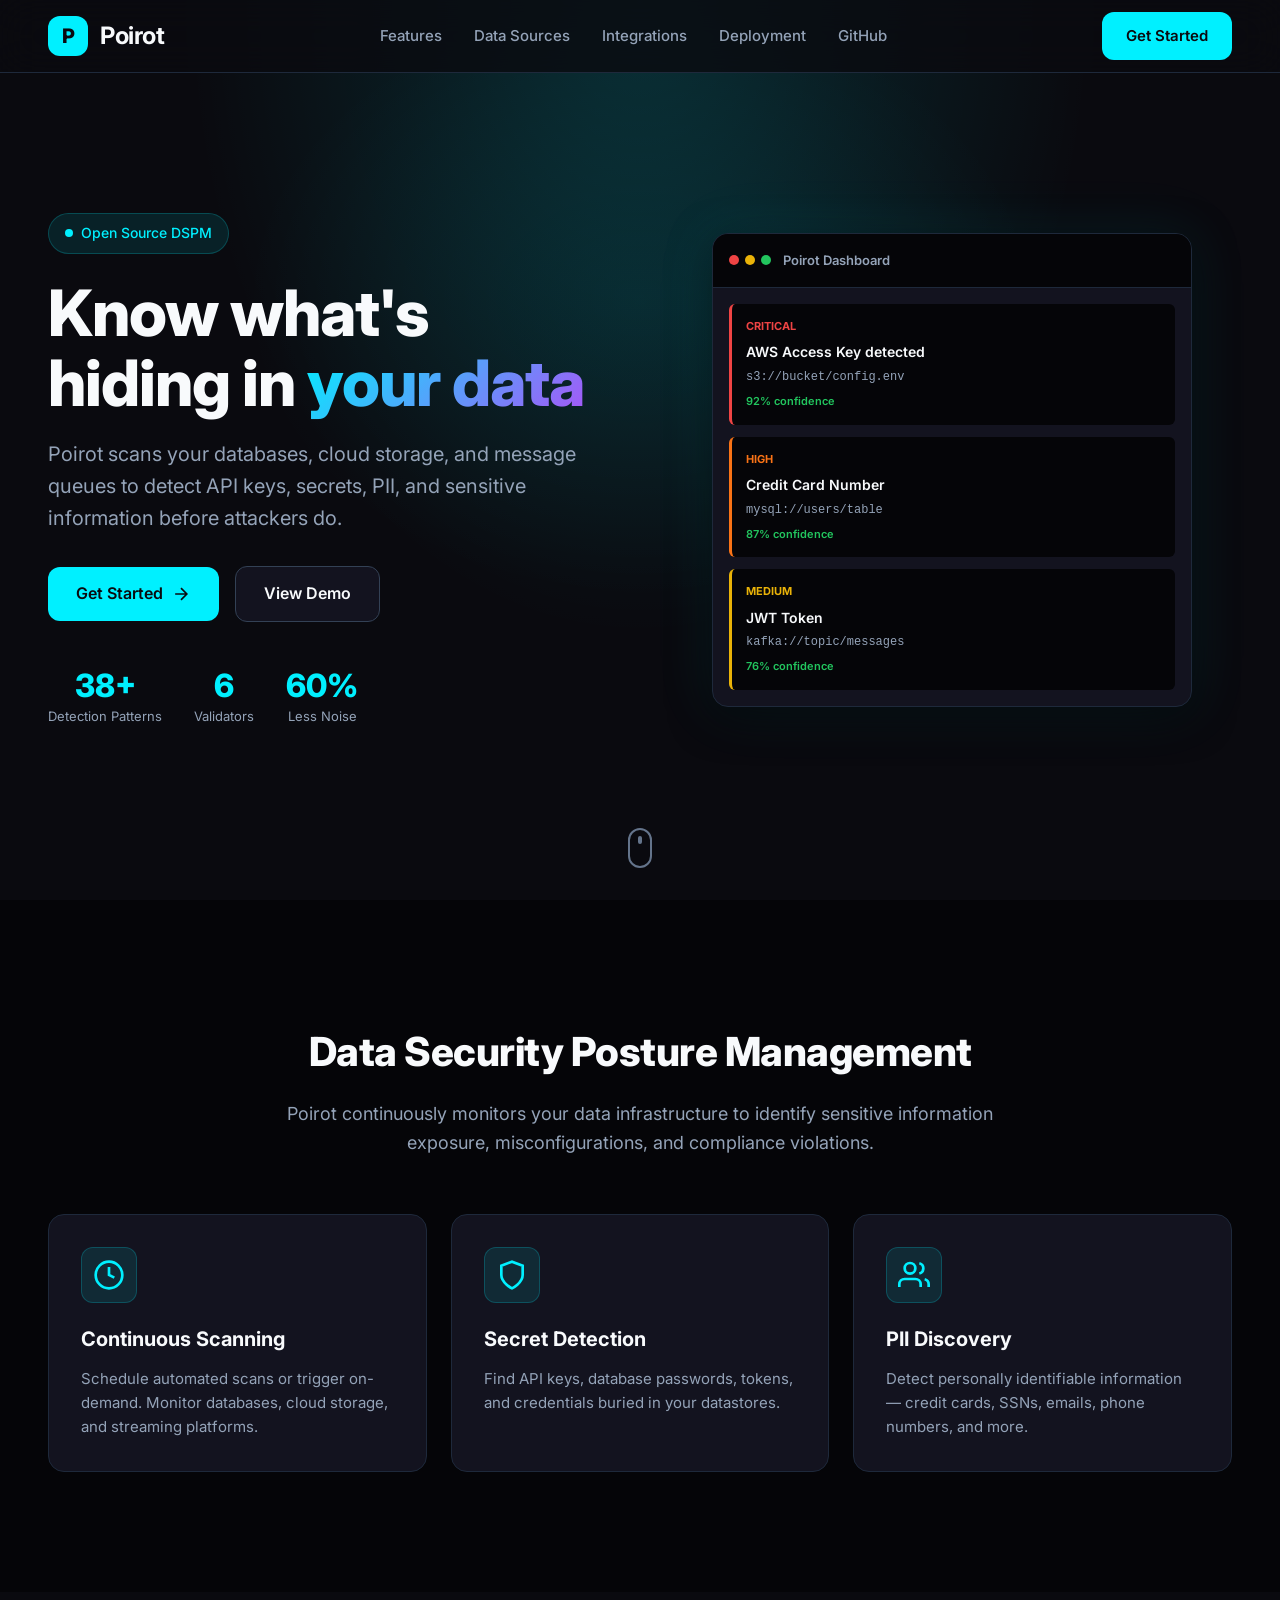
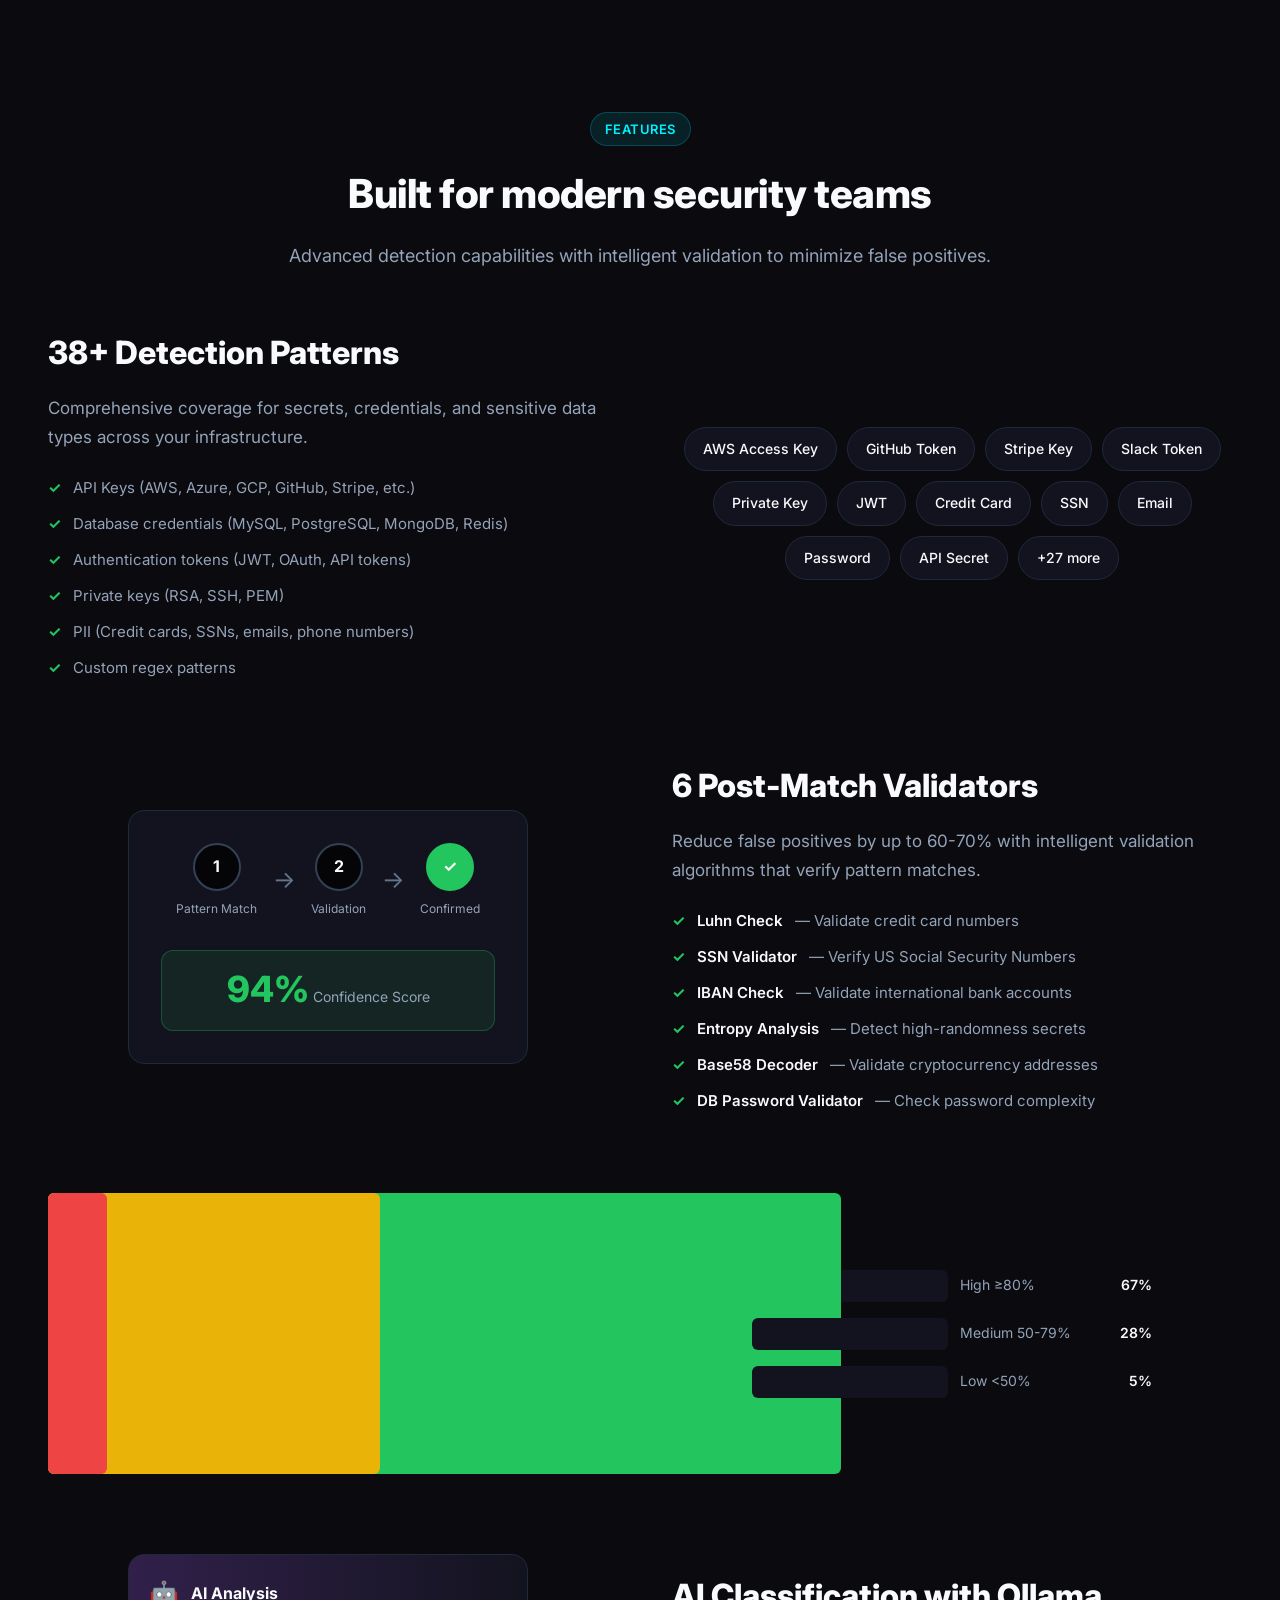
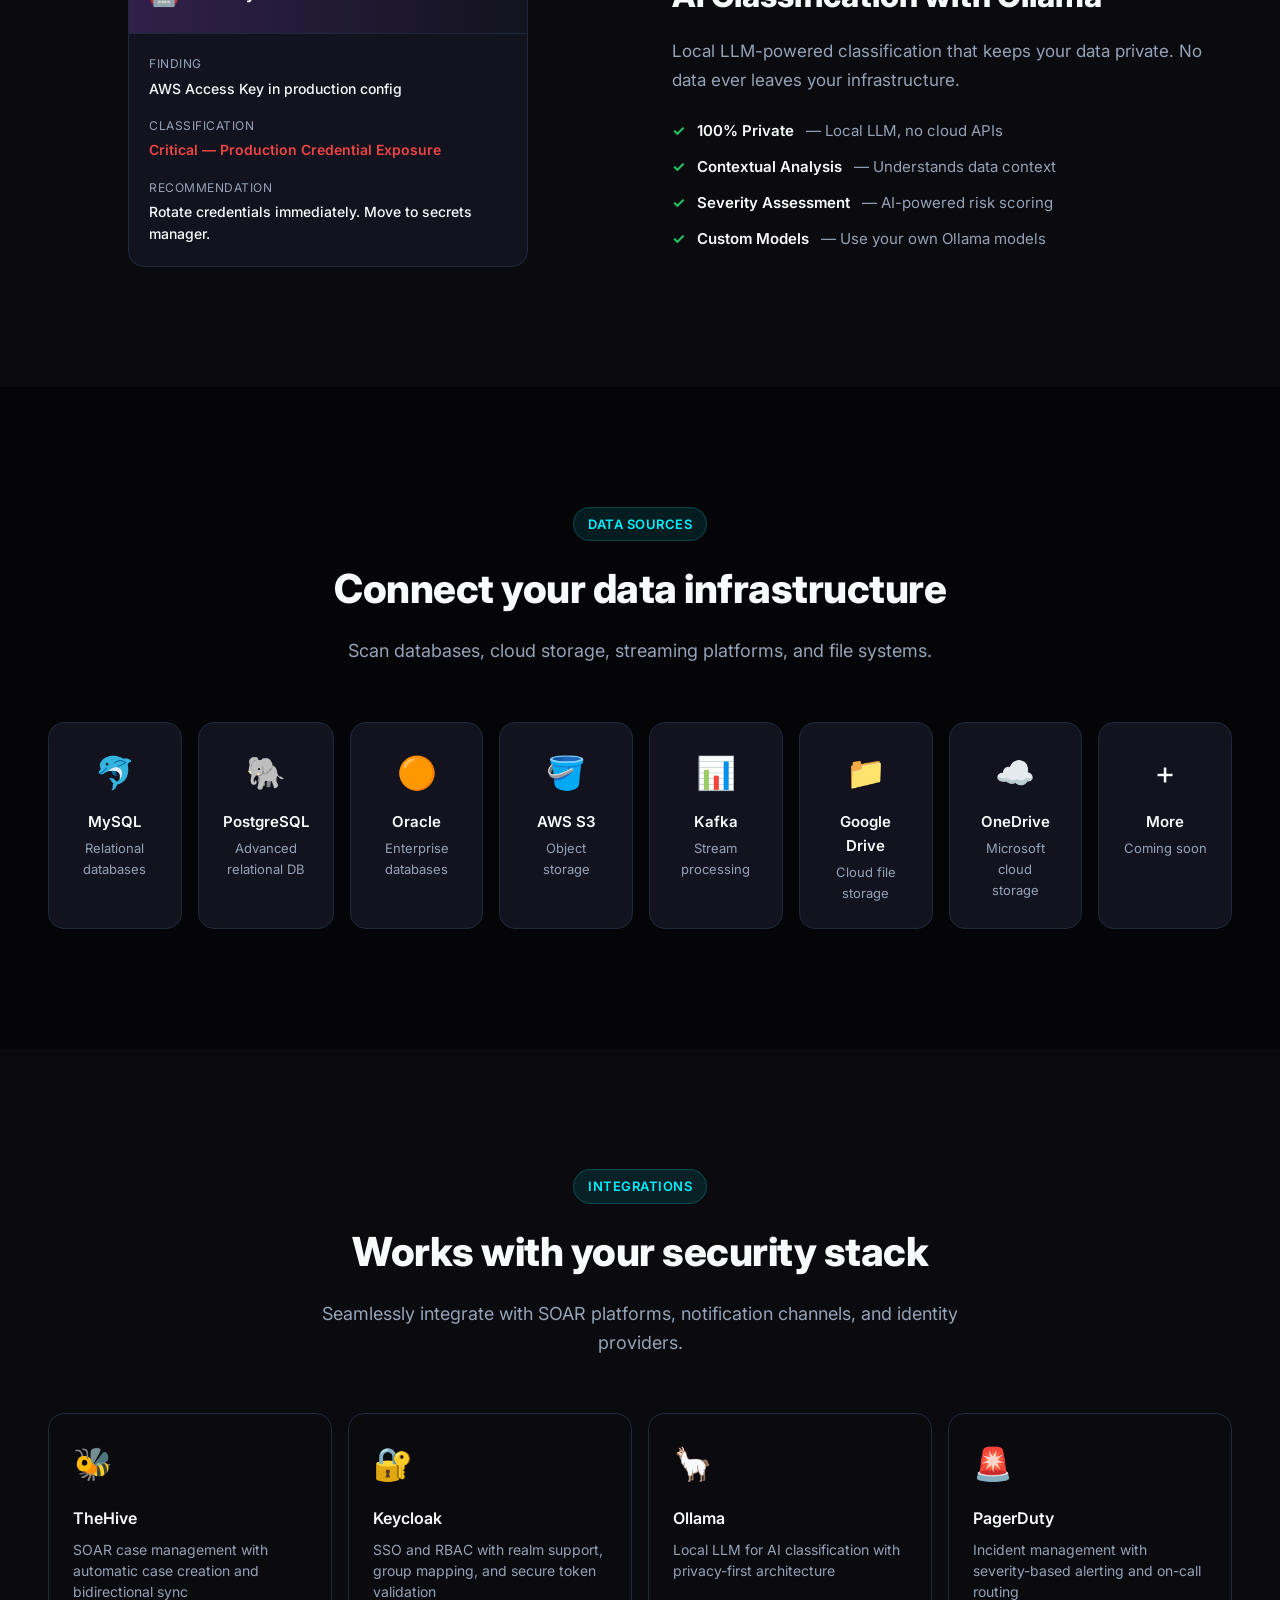
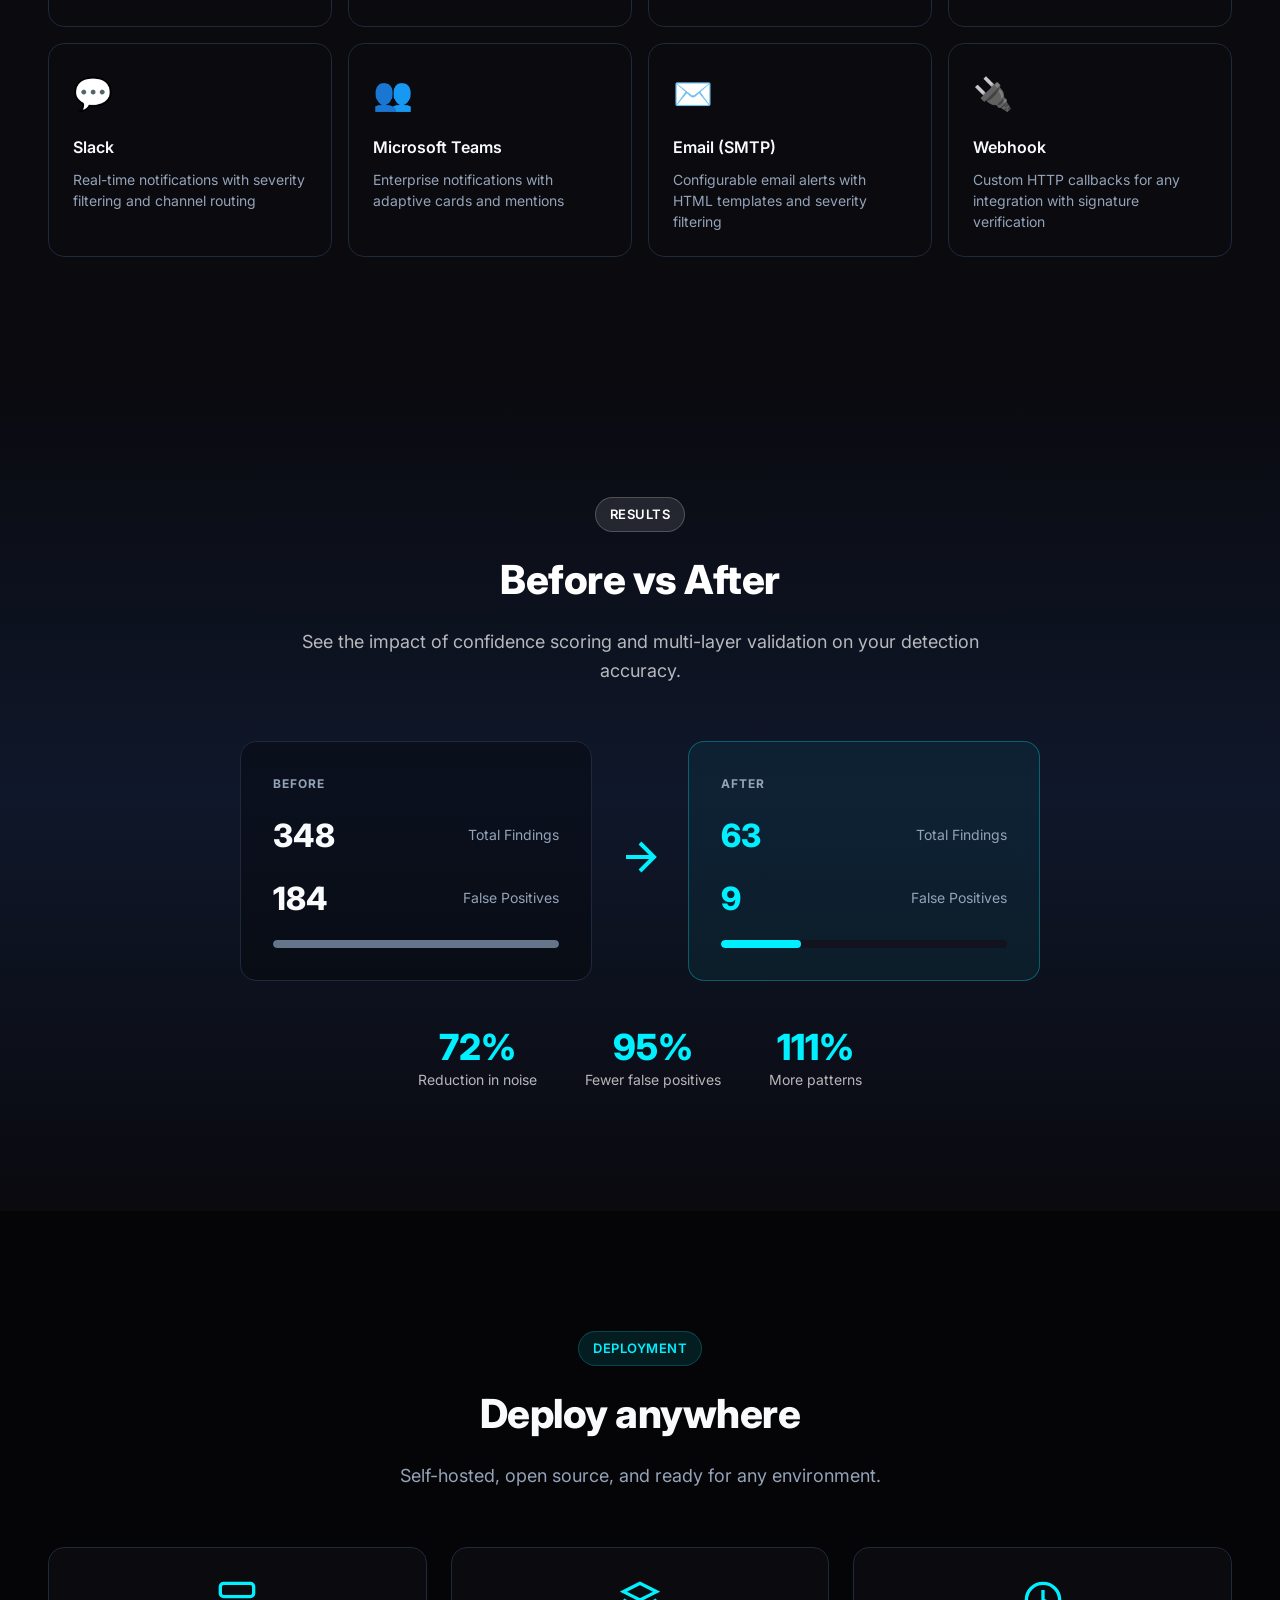
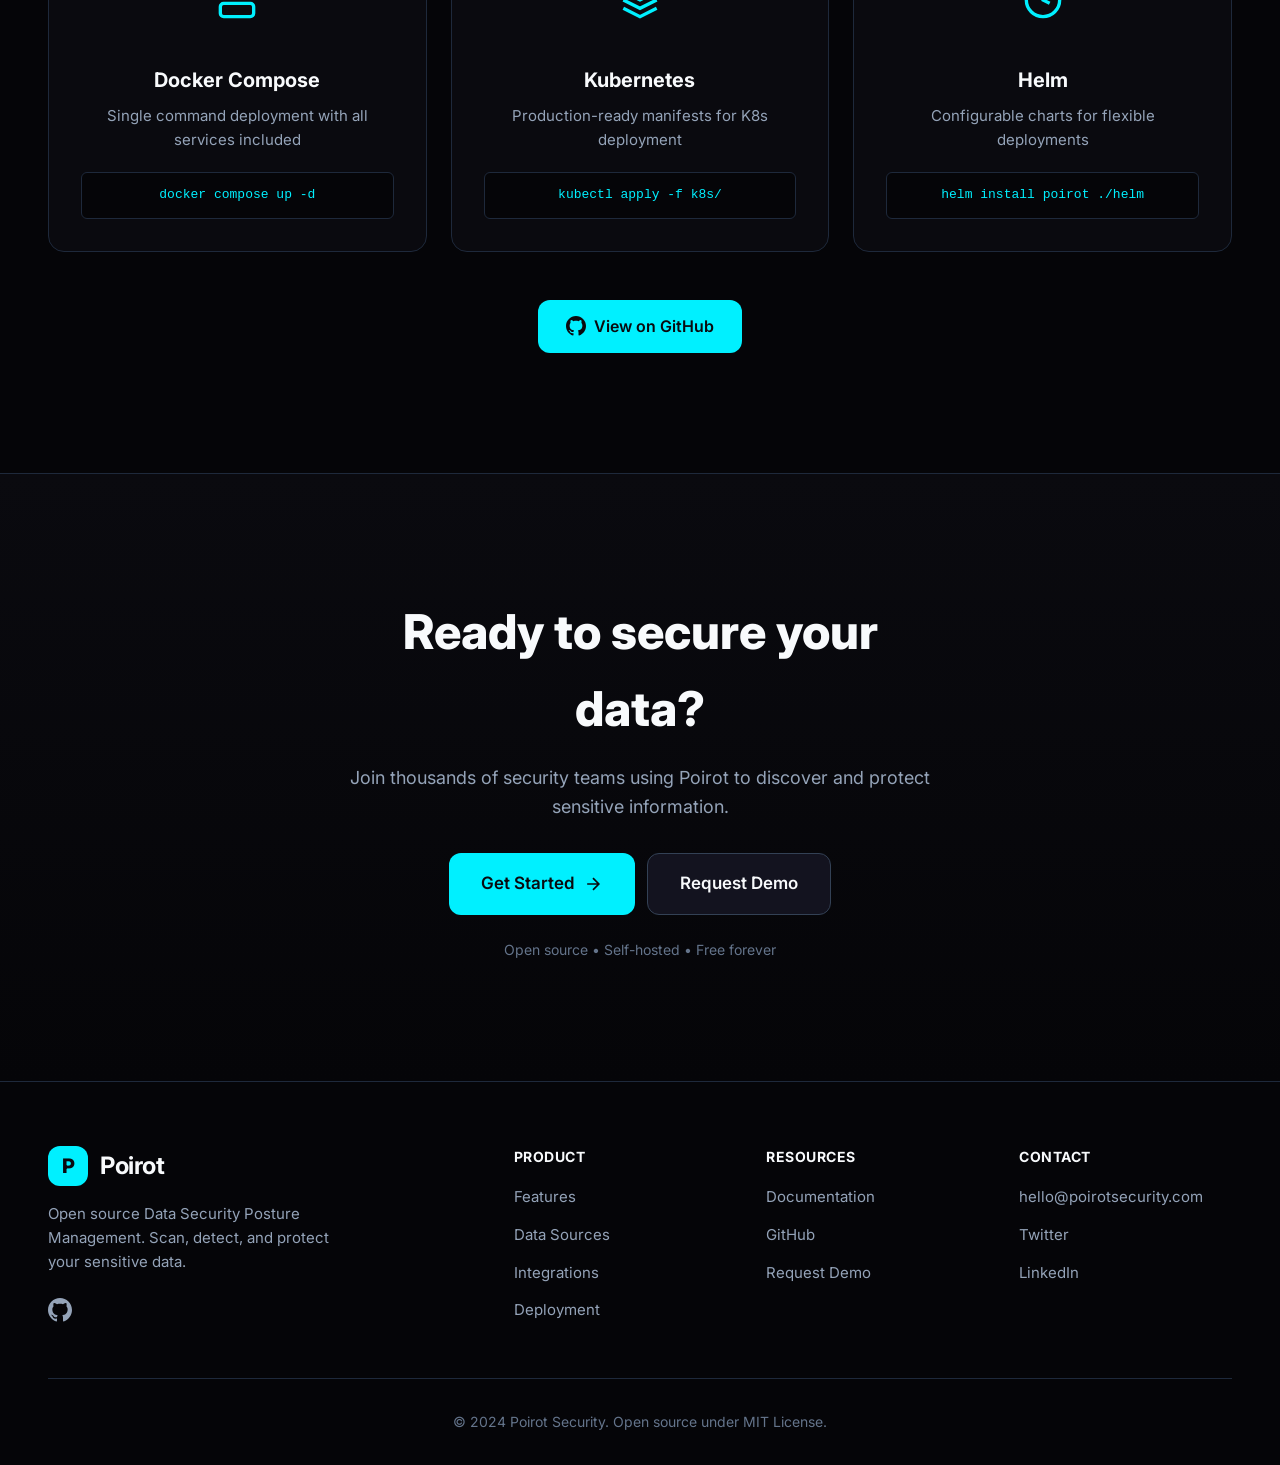
==== landing/index.html @ f2516d84 "feat: add landing page + update README and compose with new features - Landing page (HTML/CSS/JS) fo" ====
<!DOCTYPE html>
<html lang="en">
<head>
  <meta charset="UTF-8">
  <meta name="viewport" content="width=device-width, initial-scale=1.0">
  <title>Poirot DSPM — Data Security Posture Management</title>
  <meta name="description" content="Poirot DSPM scans your data sources to detect API keys, secrets, PII, and sensitive information. Open source Data Security Posture Management with AI classification.">
  <meta name="keywords" content="DSPM, data security, secrets detection, PII detection, API keys, data classification, open source security">
  
  <!-- Open Graph -->
  <meta property="og:title" content="Poirot DSPM — Data Security Posture Management">
  <meta property="og:description" content="Open source DSPM that scans your data sources to detect secrets, PII, and sensitive information.">
  <meta property="og:type" content="website">
  <meta property="og:url" content="https://poirotsecurity.com">
  <meta property="og:image" content="https://poirotsecurity.com/og-image.png">
  
  <!-- Twitter -->
  <meta name="twitter:card" content="summary_large_image">
  <meta name="twitter:title" content="Poirot DSPM — Data Security Posture Management">
  <meta name="twitter:description" content="Open source DSPM that scans your data sources to detect secrets, PII, and sensitive information.">
  <meta name="twitter:image" content="https://poirotsecurity.com/og-image.png">
  
  <!-- Favicon -->
  <link rel="icon" type="image/svg+xml" href="data:image/svg+xml,<svg xmlns='http://www.w3.org/2000/svg' viewBox='0 0 100 100'><rect width='100' height='100' rx='20' fill='%2300f0ff'/><text x='50' y='65' font-size='50' text-anchor='middle' fill='%23000'>P</text></svg>">
  
  <!-- Fonts -->
  <link rel="preconnect" href="https://fonts.googleapis.com">
  <link rel="preconnect" href="https://fonts.gstatic.com" crossorigin>
  <link href="https://fonts.googleapis.com/css2?family=Inter:wght@300;400;500;600;700;800&display=swap" rel="stylesheet">
  
  <!-- Styles -->
  <link rel="stylesheet" href="styles.css">
</head>
<body>
  <!-- Navigation -->
  <nav class="navbar">
    <div class="container nav-container">
      <a href="#" class="logo">
        <div class="logo-icon">P</div>
        <span class="logo-text">Poirot</span>
      </a>
      <button class="nav-toggle" aria-label="Toggle navigation">
        <span></span>
        <span></span>
        <span></span>
      </button>
      <ul class="nav-menu">
        <li><a href="#features">Features</a></li>
        <li><a href="#sources">Data Sources</a></li>
        <li><a href="#integrations">Integrations</a></li>
        <li><a href="#deployment">Deployment</a></li>
        <li><a href="https://github.com/poirot-security/poirot" target="_blank" class="nav-github">GitHub</a></li>
      </ul>
      <a href="#get-started" class="btn btn-primary nav-cta">Get Started</a>
    </div>
  </nav>

  <!-- Hero Section -->
  <section class="hero">
    <div class="hero-bg"></div>
    <div class="container">
      <div class="hero-content">
        <div class="hero-badge">
          <span class="badge-dot"></span>
          Open Source DSPM
        </div>
        <h1 class="hero-title">
          Know what's hiding in
          <span class="gradient-text">your data</span>
        </h1>
        <p class="hero-subtitle">
          Poirot scans your databases, cloud storage, and message queues to detect API keys, 
          secrets, PII, and sensitive information before attackers do.
        </p>
        <div class="hero-cta">
          <a href="#get-started" class="btn btn-primary btn-lg">
            Get Started
            <svg width="20" height="20" viewBox="0 0 24 24" fill="none" stroke="currentColor" stroke-width="2">
              <path d="M5 12h14M12 5l7 7-7 7"/>
            </svg>
          </a>
          <a href="#demo" class="btn btn-secondary btn-lg">View Demo</a>
        </div>
        <div class="hero-stats">
          <div class="stat">
            <div class="stat-value">38+</div>
            <div class="stat-label">Detection Patterns</div>
          </div>
          <div class="stat">
            <div class="stat-value">6</div>
            <div class="stat-label">Validators</div>
          </div>
          <div class="stat">
            <div class="stat-value">60%</div>
            <div class="stat-label">Less Noise</div>
          </div>
        </div>
      </div>
      <div class="hero-visual">
        <div class="dashboard-preview">
          <div class="dashboard-header">
            <div class="dashboard-dots">
              <span></span><span></span><span></span>
            </div>
            <div class="dashboard-title">Poirot Dashboard</div>
          </div>
          <div class="dashboard-content">
            <div class="alert-card critical">
              <div class="alert-severity">CRITICAL</div>
              <div class="alert-pattern">AWS Access Key detected</div>
              <div class="alert-location">s3://bucket/config.env</div>
              <div class="alert-confidence">92% confidence</div>
            </div>
            <div class="alert-card high">
              <div class="alert-severity">HIGH</div>
              <div class="alert-pattern">Credit Card Number</div>
              <div class="alert-location">mysql://users/table</div>
              <div class="alert-confidence">87% confidence</div>
            </div>
            <div class="alert-card medium">
              <div class="alert-severity">MEDIUM</div>
              <div class="alert-pattern">JWT Token</div>
              <div class="alert-location">kafka://topic/messages</div>
              <div class="alert-confidence">76% confidence</div>
            </div>
          </div>
        </div>
      </div>
    </div>
    <div class="scroll-indicator">
      <div class="mouse"></div>
    </div>
  </section>

  <!-- What is Poirot -->
  <section class="section section-dark" id="what-is">
    <div class="container">
      <div class="section-header">
        <h2 class="section-title">Data Security Posture Management</h2>
        <p class="section-subtitle">
          Poirot continuously monitors your data infrastructure to identify sensitive information 
          exposure, misconfigurations, and compliance violations.
        </p>
      </div>
      <div class="features-grid three-col">
        <div class="feature-card">
          <div class="feature-icon">
            <svg width="32" height="32" viewBox="0 0 24 24" fill="none" stroke="currentColor" stroke-width="2">
              <circle cx="12" cy="12" r="10"/>
              <path d="M12 6v6l4 2"/>
            </svg>
          </div>
          <h3>Continuous Scanning</h3>
          <p>Schedule automated scans or trigger on-demand. Monitor databases, cloud storage, and streaming platforms.</p>
        </div>
        <div class="feature-card">
          <div class="feature-icon">
            <svg width="32" height="32" viewBox="0 0 24 24" fill="none" stroke="currentColor" stroke-width="2">
              <path d="M12 22s8-4 8-10V5l-8-3-8 3v7c0 6 8 10 8 10z"/>
            </svg>
          </div>
          <h3>Secret Detection</h3>
          <p>Find API keys, database passwords, tokens, and credentials buried in your datastores.</p>
        </div>
        <div class="feature-card">
          <div class="feature-icon">
            <svg width="32" height="32" viewBox="0 0 24 24" fill="none" stroke="currentColor" stroke-width="2">
              <path d="M17 21v-2a4 4 0 0 0-4-4H5a4 4 0 0 0-4 4v2"/>
              <circle cx="9" cy="7" r="4"/>
              <path d="M23 21v-2a4 4 0 0 0-3-3.87"/>
              <path d="M16 3.13a4 4 0 0 1 0 7.75"/>
            </svg>
          </div>
          <h3>PII Discovery</h3>
          <p>Detect personally identifiable information — credit cards, SSNs, emails, phone numbers, and more.</p>
        </div>
      </div>
    </div>
  </section>

  <!-- Features Section -->
  <section class="section" id="features">
    <div class="container">
      <div class="section-header">
        <div class="section-badge">Features</div>
        <h2 class="section-title">Built for modern security teams</h2>
        <p class="section-subtitle">
          Advanced detection capabilities with intelligent validation to minimize false positives.
        </p>
      </div>

      <!-- Detection Patterns -->
      <div class="feature-block">
        <div class="feature-content">
          <h3>38+ Detection Patterns</h3>
          <p>Comprehensive coverage for secrets, credentials, and sensitive data types across your infrastructure.</p>
          <ul class="feature-list">
            <li><span class="check">✓</span> API Keys (AWS, Azure, GCP, GitHub, Stripe, etc.)</li>
            <li><span class="check">✓</span> Database credentials (MySQL, PostgreSQL, MongoDB, Redis)</li>
            <li><span class="check">✓</span> Authentication tokens (JWT, OAuth, API tokens)</li>
            <li><span class="check">✓</span> Private keys (RSA, SSH, PEM)</li>
            <li><span class="check">✓</span> PII (Credit cards, SSNs, emails, phone numbers)</li>
            <li><span class="check">✓</span> Custom regex patterns</li>
          </ul>
        </div>
        <div class="feature-visual">
          <div class="patterns-grid">
            <div class="pattern-tag">AWS Access Key</div>
            <div class="pattern-tag">GitHub Token</div>
            <div class="pattern-tag">Stripe Key</div>
            <div class="pattern-tag">Slack Token</div>
            <div class="pattern-tag">Private Key</div>
            <div class="pattern-tag">JWT</div>
            <div class="pattern-tag">Credit Card</div>
            <div class="pattern-tag">SSN</div>
            <div class="pattern-tag">Email</div>
            <div class="pattern-tag">Password</div>
            <div class="pattern-tag">API Secret</div>
            <div class="pattern-tag">+27 more</div>
          </div>
        </div>
      </div>

      <!-- Validators -->
      <div class="feature-block reverse">
        <div class="feature-content">
          <h3>6 Post-Match Validators</h3>
          <p>Reduce false positives by up to 60-70% with intelligent validation algorithms that verify pattern matches.</p>
          <ul class="feature-list">
            <li><span class="check">✓</span> <strong>Luhn Check</strong> — Validate credit card numbers</li>
            <li><span class="check">✓</span> <strong>SSN Validator</strong> — Verify US Social Security Numbers</li>
            <li><span class="check">✓</span> <strong>IBAN Check</strong> — Validate international bank accounts</li>
            <li><span class="check">✓</span> <strong>Entropy Analysis</strong> — Detect high-randomness secrets</li>
            <li><span class="check">✓</span> <strong>Base58 Decoder</strong> — Validate cryptocurrency addresses</li>
            <li><span class="check">✓</span> <strong>DB Password Validator</strong> — Check password complexity</li>
          </ul>
        </div>
        <div class="feature-visual">
          <div class="validator-visual">
            <div class="validator-flow">
              <div class="validator-step">
                <div class="step-icon">1</div>
                <div class="step-label">Pattern Match</div>
              </div>
              <div class="validator-arrow">→</div>
              <div class="validator-step">
                <div class="step-icon">2</div>
                <div class="step-label">Validation</div>
              </div>
              <div class="validator-arrow">→</div>
              <div class="validator-step success">
                <div class="step-icon">✓</div>
                <div class="step-label">Confirmed</div>
              </div>
            </div>
            <div class="confidence-badge">
              <span class="confidence-value">94%</span>
              <span class="confidence-label">Confidence Score</span>
            </div>
          </div>
        </div>
      </div>

      <!-- Confidence Scoring -->
      <div class="feature-block">
        <div class="feature-content">
          <h3>Confidence Scoring</h3>
          <p>Every finding receives a confidence score (0.0-1.0) based on validation results, context analysis, and pattern specificity.</p>
          <ul class="feature-list">
            <li><span class="check">✓</span> Filter by minimum confidence threshold</li>
            <li><span class="check">✓</span> Sort findings by confidence level</li>
            <li><span class="check">✓</span> Visual badges: High (≥80%), Medium (50-79%), Low (&lt;50%)</li>
            <li><span class="check">✓</span> Focus on high-confidence alerts first</li>
          </ul>
        </div>
        <div class="feature-visual">
          <div class="confidence-chart">
            <div class="confidence-bar high" style="--value: 67%;">
              <span class="bar-label">High ≥80%</span>
              <span class="bar-value">67%</span>
            </div>
            <div class="confidence-bar medium" style="--value: 28%;">
              <span class="bar-label">Medium 50-79%</span>
              <span class="bar-value">28%</span>
            </div>
            <div class="confidence-bar low" style="--value: 5%;">
              <span class="bar-label">Low &lt;50%</span>
              <span class="bar-value">5%</span>
            </div>
          </div>
        </div>
      </div>

      <!-- AI Classification -->
      <div class="feature-block reverse">
        <div class="feature-content">
          <h3>AI Classification with Ollama</h3>
          <p>Local LLM-powered classification that keeps your data private. No data ever leaves your infrastructure.</p>
          <ul class="feature-list">
            <li><span class="check">✓</span> <strong>100% Private</strong> — Local LLM, no cloud APIs</li>
            <li><span class="check">✓</span> <strong>Contextual Analysis</strong> — Understands data context</li>
            <li><span class="check">✓</span> <strong>Severity Assessment</strong> — AI-powered risk scoring</li>
            <li><span class="check">✓</span> <strong>Custom Models</strong> — Use your own Ollama models</li>
          </ul>
        </div>
        <div class="feature-visual">
          <div class="ai-card">
            <div class="ai-header">
              <div class="ai-icon">🤖</div>
              <div class="ai-title">AI Analysis</div>
            </div>
            <div class="ai-content">
              <div class="ai-finding">
                <div class="ai-label">Finding</div>
                <div class="ai-value">AWS Access Key in production config</div>
              </div>
              <div class="ai-finding">
                <div class="ai-label">Classification</div>
                <div class="ai-value severity-critical">Critical — Production Credential Exposure</div>
              </div>
              <div class="ai-finding">
                <div class="ai-label">Recommendation</div>
                <div class="ai-value">Rotate credentials immediately. Move to secrets manager.</div>
              </div>
            </div>
          </div>
        </div>
      </div>
    </div>
  </section>

  <!-- Data Sources -->
  <section class="section section-dark" id="sources">
    <div class="container">
      <div class="section-header">
        <div class="section-badge">Data Sources</div>
        <h2 class="section-title">Connect your data infrastructure</h2>
        <p class="section-subtitle">
          Scan databases, cloud storage, streaming platforms, and file systems.
        </p>
      </div>
      <div class="sources-grid">
        <div class="source-card">
          <div class="source-icon mysql">🐬</div>
          <h4>MySQL</h4>
          <p>Relational databases</p>
        </div>
        <div class="source-card">
          <div class="source-icon postgres">🐘</div>
          <h4>PostgreSQL</h4>
          <p>Advanced relational DB</p>
        </div>
        <div class="source-card">
          <div class="source-icon oracle">🟠</div>
          <h4>Oracle</h4>
          <p>Enterprise databases</p>
        </div>
        <div class="source-card">
          <div class="source-icon s3">🪣</div>
          <h4>AWS S3</h4>
          <p>Object storage</p>
        </div>
        <div class="source-card">
          <div class="source-icon kafka">📊</div>
          <h4>Kafka</h4>
          <p>Stream processing</p>
        </div>
        <div class="source-card">
          <div class="source-icon gdrive">📁</div>
          <h4>Google Drive</h4>
          <p>Cloud file storage</p>
        </div>
        <div class="source-card">
          <div class="source-icon onedrive">☁️</div>
          <h4>OneDrive</h4>
          <p>Microsoft cloud storage</p>
        </div>
        <div class="source-card">
          <div class="source-icon more">+</div>
          <h4>More</h4>
          <p>Coming soon</p>
        </div>
      </div>
    </div>
  </section>

  <!-- Integrations -->
  <section class="section" id="integrations">
    <div class="container">
      <div class="section-header">
        <div class="section-badge">Integrations</div>
        <h2 class="section-title">Works with your security stack</h2>
        <p class="section-subtitle">
          Seamlessly integrate with SOAR platforms, notification channels, and identity providers.
        </p>
      </div>
      <div class="integrations-grid">
        <div class="integration-card">
          <div class="integration-icon thehive">🐝</div>
          <h4>TheHive</h4>
          <p>SOAR case management with automatic case creation and bidirectional sync</p>
        </div>
        <div class="integration-card">
          <div class="integration-icon keycloak">🔐</div>
          <h4>Keycloak</h4>
          <p>SSO and RBAC with realm support, group mapping, and secure token validation</p>
        </div>
        <div class="integration-card">
          <div class="integration-icon ollama">🦙</div>
          <h4>Ollama</h4>
          <p>Local LLM for AI classification with privacy-first architecture</p>
        </div>
        <div class="integration-card">
          <div class="integration-icon pagerduty">🚨</div>
          <h4>PagerDuty</h4>
          <p>Incident management with severity-based alerting and on-call routing</p>
        </div>
        <div class="integration-card">
          <div class="integration-icon slack">💬</div>
          <h4>Slack</h4>
          <p>Real-time notifications with severity filtering and channel routing</p>
        </div>
        <div class="integration-card">
          <div class="integration-icon teams">👥</div>
          <h4>Microsoft Teams</h4>
          <p>Enterprise notifications with adaptive cards and mentions</p>
        </div>
        <div class="integration-card">
          <div class="integration-icon email">✉️</div>
          <h4>Email (SMTP)</h4>
          <p>Configurable email alerts with HTML templates and severity filtering</p>
        </div>
        <div class="integration-card">
          <div class="integration-icon webhook">🔌</div>
          <h4>Webhook</h4>
          <p>Custom HTTP callbacks for any integration with signature verification</p>
        </div>
      </div>
    </div>
  </section>

  <!-- Scan Comparison -->
  <section class="section section-gradient" id="comparison">
    <div class="container">
      <div class="section-header light">
        <div class="section-badge light">Results</div>
        <h2 class="section-title light">Before vs After</h2>
        <p class="section-subtitle light">
          See the impact of confidence scoring and multi-layer validation on your detection accuracy.
        </p>
      </div>
      <div class="comparison-container">
        <div class="comparison-before">
          <div class="comparison-label">Before</div>
          <div class="comparison-metric">
            <div class="metric-value">641</div>
            <div class="metric-label">Total Findings</div>
          </div>
          <div class="comparison-metric">
            <div class="metric-value">184</div>
            <div class="metric-label">False Positives</div>
          </div>
          <div class="comparison-bar">
            <div class="bar-fill" style="width: 100%"></div>
          </div>
        </div>
        <div class="comparison-arrow">
          <svg width="48" height="48" viewBox="0 0 24 24" fill="none" stroke="currentColor" stroke-width="2">
            <path d="M5 12h14M12 5l7 7-7 7"/>
          </svg>
        </div>
        <div class="comparison-after">
          <div class="comparison-label">After</div>
          <div class="comparison-metric">
            <div class="metric-value highlight">180</div>
            <div class="metric-label">Total Findings</div>
          </div>
          <div class="comparison-metric">
            <div class="metric-value highlight">9</div>
            <div class="metric-label">False Positives</div>
          </div>
          <div class="comparison-bar">
            <div class="bar-fill highlight" style="width: 28%"></div>
          </div>
        </div>
      </div>
      <div class="comparison-stats">
        <div class="comp-stat">
          <div class="comp-stat-value">72%</div>
          <div class="comp-stat-label">Reduction in noise</div>
        </div>
        <div class="comp-stat">
          <div class="comp-stat-value">95%</div>
          <div class="comp-stat-label">Fewer false positives</div>
        </div>
        <div class="comp-stat">
          <div class="comp-stat-value">111%</div>
          <div class="comp-stat-label">More patterns</div>
        </div>
      </div>
    </div>
  </section>

  <!-- Deployment -->
  <section class="section section-dark" id="deployment">
    <div class="container">
      <div class="section-header">
        <div class="section-badge">Deployment</div>
        <h2 class="section-title">Deploy anywhere</h2>
        <p class="section-subtitle">
          Self-hosted, open source, and ready for any environment.
        </p>
      </div>
      <div class="deployment-options">
        <div class="deploy-card">
          <div class="deploy-icon">
            <svg width="40" height="40" viewBox="0 0 24 24" fill="none" stroke="currentColor" stroke-width="2">
              <rect x="2" y="2" width="20" height="8" rx="2" ry="2"/>
              <rect x="2" y="14" width="20" height="8" rx="2" ry="2"/>
              <line x1="6" y1="6" x2="6.01" y2="6"/>
              <line x1="6" y1="18" x2="6.01" y2="18"/>
            </svg>
          </div>
          <h3>Docker Compose</h3>
          <p>Single command deployment with all services included</p>
          <code class="deploy-code">docker compose up -d</code>
        </div>
        <div class="deploy-card">
          <div class="deploy-icon">
            <svg width="40" height="40" viewBox="0 0 24 24" fill="none" stroke="currentColor" stroke-width="2">
              <path d="M12 2L2 7l10 5 10-5-10-5z"/>
              <path d="M2 17l10 5 10-5"/>
              <path d="M2 12l10 5 10-5"/>
            </svg>
          </div>
          <h3>Kubernetes</h3>
          <p>Production-ready manifests for K8s deployment</p>
          <code class="deploy-code">kubectl apply -f k8s/</code>
        </div>
        <div class="deploy-card">
          <div class="deploy-icon">
            <svg width="40" height="40" viewBox="0 0 24 24" fill="none" stroke="currentColor" stroke-width="2">
              <circle cx="12" cy="12" r="10"/>
              <path d="M12 6v6l4 2"/>
            </svg>
          </div>
          <h3>Helm</h3>
          <p>Configurable charts for flexible deployments</p>
          <code class="deploy-code">helm install poirot ./helm</code>
        </div>
      </div>
      <div class="deploy-cta">
        <a href="https://github.com/poirot-security/poirot" target="_blank" class="btn btn-primary btn-lg">
          <svg width="20" height="20" viewBox="0 0 24 24" fill="currentColor">
            <path d="M12 0c-6.626 0-12 5.373-12 12 0 5.302 3.438 9.8 8.207 11.387.599.111.793-.261.793-.577v-2.234c-3.338.726-4.033-1.416-4.033-1.416-.546-1.387-1.333-1.756-1.333-1.756-1.089-.745.083-.729.083-.729 1.205.084 1.839 1.237 1.839 1.237 1.07 1.834 2.807 1.304 3.492.997.107-.775.418-1.305.762-1.604-2.665-.305-5.467-1.334-5.467-5.931 0-1.311.469-2.381 1.236-3.221-.124-.303-.535-1.524.117-3.176 0 0 1.008-.322 3.301 1.23.957-.266 1.983-.399 3.003-.404 1.02.005 2.047.138 3.006.404 2.291-1.552 3.297-1.23 3.297-1.23.653 1.653.242 2.874.118 3.176.77.84 1.235 1.911 1.235 3.221 0 4.609-2.807 5.624-5.479 5.921.43.372.823 1.102.823 2.222v3.293c0 .319.192.694.801.576 4.765-1.589 8.199-6.086 8.199-11.386 0-6.627-5.373-12-12-12z"/>
          </svg>
          View on GitHub
        </a>
      </div>
    </div>
  </section>

  <!-- CTA Section -->
  <section class="section section-cta" id="get-started">
    <div class="container">
      <div class="cta-content">
        <h2 class="cta-title">Ready to secure your data?</h2>
        <p class="cta-subtitle">
          Join thousands of security teams using Poirot to discover and protect sensitive information.
        </p>
        <div class="cta-buttons">
          <a href="https://github.com/poirot-security/poirot" target="_blank" class="btn btn-primary btn-xl">
            Get Started
            <svg width="20" height="20" viewBox="0 0 24 24" fill="none" stroke="currentColor" stroke-width="2">
              <path d="M5 12h14M12 5l7 7-7 7"/>
            </svg>
          </a>
          <a href="#demo" class="btn btn-secondary btn-xl">Request Demo</a>
        </div>
        <p class="cta-note">Open source • Self-hosted • Free forever</p>
      </div>
    </div>
  </section>

  <!-- Footer -->
  <footer class="footer">
    <div class="container">
      <div class="footer-grid">
        <div class="footer-brand">
          <a href="#" class="logo">
            <div class="logo-icon">P</div>
            <span class="logo-text">Poirot</span>
          </a>
          <p class="footer-tagline">
            Open source Data Security Posture Management. Scan, detect, and protect your sensitive data.
          </p>
          <div class="footer-social">
            <a href="https://github.com/poirot-security/poirot" target="_blank" aria-label="GitHub">
              <svg width="24" height="24" viewBox="0 0 24 24" fill="currentColor">
                <path d="M12 0c-6.626 0-12 5.373-12 12 0 5.302 3.438 9.8 8.207 11.387.599.111.793-.261.793-.577v-2.234c-3.338.726-4.033-1.416-4.033-1.416-.546-1.387-1.333-1.756-1.333-1.756-1.089-.745.083-.729.083-.729 1.205.084 1.839 1.237 1.839 1.237 1.07 1.834 2.807 1.304 3.492.997.107-.775.418-1.305.762-1.604-2.665-.305-5.467-1.334-5.467-5.931 0-1.311.469-2.381 1.236-3.221-.124-.303-.535-1.524.117-3.176 0 0 1.008-.322 3.301 1.23.957-.266 1.983-.399 3.003-.404 1.02.005 2.047.138 3.006.404 2.291-1.552 3.297-1.23 3.297-1.23.653 1.653.242 2.874.118 3.176.77.84 1.235 1.911 1.235 3.221 0 4.609-2.807 5.624-5.479 5.921.43.372.823 1.102.823 2.222v3.293c0 .319.192.694.801.576 4.765-1.589 8.199-6.086 8.199-11.386 0-6.627-5.373-12-12-12z"/>
              </svg>
            </a>
          </div>
        </div>
        <div class="footer-links">
          <h4>Product</h4>
          <ul>
            <li><a href="#features">Features</a></li>
            <li><a href="#sources">Data Sources</a></li>
            <li><a href="#integrations">Integrations</a></li>
            <li><a href="#deployment">Deployment</a></li>
          </ul>
        </div>
        <div class="footer-links">
          <h4>Resources</h4>
          <ul>
            <li><a href="https://docs.poirotsecurity.com" target="_blank">Documentation</a></li>
            <li><a href="https://github.com/poirot-security/poirot" target="_blank">GitHub</a></li>
            <li><a href="#demo">Request Demo</a></li>
          </ul>
        </div>
        <div class="footer-links">
          <h4>Contact</h4>
          <ul>
            <li><a href="mailto:hello@poirotsecurity.com">hello@poirotsecurity.com</a></li>
            <li><a href="https://twitter.com/poirotsecurity" target="_blank">Twitter</a></li>
            <li><a href="https://linkedin.com/company/poirotsecurity" target="_blank">LinkedIn</a></li>
          </ul>
        </div>
      </div>
      <div class="footer-bottom">
        <p>&copy; 2024 Poirot Security. Open source under MIT License.</p>
      </div>
    </div>
  </footer>

  <script src="script.js"></script>
</body>
</html>
---- landing/styles.css ----
/* ============================================
   Poirot Landing Page - Styles
   Dark theme, responsive, modern
   ============================================ */

/* CSS Variables */
:root {
  --color-bg: #0a0a0f;
  --color-bg-dark: #050508;
  --color-bg-card: #13131f;
  --color-bg-card-hover: #1a1a2e;
  
  --color-primary: #00f0ff;
  --color-primary-dark: #00c4cc;
  --color-secondary: #a855f7;
  
  --color-text: #f8fafc;
  --color-text-muted: #94a3b8;
  --color-text-dim: #64748b;
  
  --color-border: #1e293b;
  --color-border-light: #334155;
  
  --color-success: #22c55e;
  --color-warning: #eab308;
  --color-danger: #ef4444;
  
  --gradient-primary: linear-gradient(135deg, #00f0ff 0%, #a855f7 100%);
  --gradient-hero: radial-gradient(ellipse at top, rgba(0, 240, 255, 0.15) 0%, transparent 50%);
  
  --font-family: 'Inter', -apple-system, BlinkMacSystemFont, 'Segoe UI', Roboto, sans-serif;
  
  --shadow-sm: 0 1px 2px rgba(0, 0, 0, 0.3);
  --shadow-md: 0 4px 6px rgba(0, 0, 0, 0.4);
  --shadow-lg: 0 10px 40px rgba(0, 0, 0, 0.5);
  --shadow-glow: 0 0 40px rgba(0, 240, 255, 0.3);
  
  --radius-sm: 6px;
  --radius-md: 12px;
  --radius-lg: 16px;
  --radius-xl: 24px;
  
  --transition-fast: 0.15s ease;
  --transition-base: 0.3s ease;
  --transition-slow: 0.5s ease;
}

/* Reset & Base */
*, *::before, *::after {
  box-sizing: border-box;
  margin: 0;
  padding: 0;
}

html {
  scroll-behavior: smooth;
}

body {
  font-family: var(--font-family);
  background: var(--color-bg);
  color: var(--color-text);
  line-height: 1.6;
  overflow-x: hidden;
}

a {
  color: inherit;
  text-decoration: none;
}

ul {
  list-style: none;
}

img {
  max-width: 100%;
  height: auto;
}

/* Container */
.container {
  width: 100%;
  max-width: 1280px;
  margin: 0 auto;
  padding: 0 24px;
}

@media (min-width: 640px) {
  .container {
    padding: 0 32px;
  }
}

@media (min-width: 1024px) {
  .container {
    padding: 0 48px;
  }
}

/* ============================================
   Navigation
   ============================================ */

.navbar {
  position: fixed;
  top: 0;
  left: 0;
  right: 0;
  z-index: 1000;
  background: rgba(10, 10, 15, 0.8);
  backdrop-filter: blur(20px);
  border-bottom: 1px solid var(--color-border);
}

.nav-container {
  display: flex;
  align-items: center;
  justify-content: space-between;
  height: 72px;
}

.logo {
  display: flex;
  align-items: center;
  gap: 12px;
}

.logo-icon {
  width: 40px;
  height: 40px;
  background: var(--color-primary);
  border-radius: var(--radius-md);
  display: flex;
  align-items: center;
  justify-content: center;
  font-weight: 800;
  font-size: 20px;
  color: var(--color-bg);
}

.logo-text {
  font-size: 24px;
  font-weight: 700;
  letter-spacing: -0.5px;
}

.nav-menu {
  display: none;
  align-items: center;
  gap: 32px;
}

.nav-menu a {
  font-size: 15px;
  font-weight: 500;
  color: var(--color-text-muted);
  transition: color var(--transition-fast);
}

.nav-menu a:hover {
  color: var(--color-text);
}

.nav-menu .nav-github {
  display: flex;
  align-items: center;
  gap: 6px;
}

.nav-cta {
  display: none;
}

.nav-toggle {
  display: flex;
  flex-direction: column;
  gap: 5px;
  background: none;
  border: none;
  cursor: pointer;
  padding: 8px;
}

.nav-toggle span {
  display: block;
  width: 24px;
  height: 2px;
  background: var(--color-text);
  transition: var(--transition-base);
}

@media (min-width: 768px) {
  .nav-menu {
    display: flex;
  }
  
  .nav-toggle {
    display: none;
  }
}

@media (min-width: 1024px) {
  .nav-cta {
    display: inline-flex;
  }
}

/* ============================================
   Buttons
   ============================================ */

.btn {
  display: inline-flex;
  align-items: center;
  justify-content: center;
  gap: 8px;
  padding: 12px 24px;
  font-size: 15px;
  font-weight: 600;
  border-radius: var(--radius-md);
  border: none;
  cursor: pointer;
  transition: all var(--transition-base);
  white-space: nowrap;
}

.btn-primary {
  background: var(--color-primary);
  color: var(--color-bg);
}

.btn-primary:hover {
  background: var(--color-primary-dark);
  transform: translateY(-2px);
  box-shadow: 0 8px 30px rgba(0, 240, 255, 0.3);
}

.btn-secondary {
  background: var(--color-bg-card);
  color: var(--color-text);
  border: 1px solid var(--color-border-light);
}

.btn-secondary:hover {
  background: var(--color-bg-card-hover);
  border-color: var(--color-primary);
}

.btn-lg {
  padding: 14px 28px;
  font-size: 16px;
}

.btn-xl {
  padding: 16px 32px;
  font-size: 17px;
}

/* ============================================
   Hero Section
   ============================================ */

.hero {
  position: relative;
  min-height: 100vh;
  display: flex;
  align-items: center;
  padding: 120px 0 80px;
  overflow: hidden;
}

.hero-bg {
  position: absolute;
  inset: 0;
  background: var(--gradient-hero);
  pointer-events: none;
}

.hero::before {
  content: '';
  position: absolute;
  top: 0;
  left: 50%;
  transform: translateX(-50%);
  width: 800px;
  height: 600px;
  background: radial-gradient(ellipse, rgba(0, 240, 255, 0.08) 0%, transparent 70%);
  pointer-events: none;
}

.hero .container {
  position: relative;
  z-index: 1;
  display: grid;
  grid-template-columns: 1fr;
  gap: 48px;
  align-items: center;
}

.hero-content {
  text-align: center;
}

.hero-badge {
  display: inline-flex;
  align-items: center;
  gap: 8px;
  padding: 8px 16px;
  background: rgba(0, 240, 255, 0.1);
  border: 1px solid rgba(0, 240, 255, 0.2);
  border-radius: 100px;
  font-size: 14px;
  font-weight: 500;
  color: var(--color-primary);
  margin-bottom: 24px;
}

.badge-dot {
  width: 8px;
  height: 8px;
  background: var(--color-primary);
  border-radius: 50%;
  animation: pulse 2s infinite;
}

@keyframes pulse {
  0%, 100% { opacity: 1; }
  50% { opacity: 0.5; }
}

.hero-title {
  font-size: 40px;
  font-weight: 800;
  line-height: 1.1;
  letter-spacing: -1px;
  margin-bottom: 20px;
}

.gradient-text {
  background: var(--gradient-primary);
  -webkit-background-clip: text;
  -webkit-text-fill-color: transparent;
  background-clip: text;
}

.hero-subtitle {
  font-size: 18px;
  color: var(--color-text-muted);
  max-width: 560px;
  margin: 0 auto 32px;
}

.hero-cta {
  display: flex;
  flex-direction: column;
  gap: 12px;
  align-items: center;
  margin-bottom: 48px;
}

.hero-stats {
  display: flex;
  justify-content: center;
  gap: 32px;
  flex-wrap: wrap;
}

.stat {
  text-align: center;
}

.stat-value {
  font-size: 32px;
  font-weight: 800;
  color: var(--color-primary);
  line-height: 1;
}

.stat-label {
  font-size: 13px;
  color: var(--color-text-muted);
  margin-top: 4px;
}

/* Dashboard Preview */
.hero-visual {
  display: flex;
  justify-content: center;
}

.dashboard-preview {
  width: 100%;
  max-width: 480px;
  background: var(--color-bg-card);
  border: 1px solid var(--color-border);
  border-radius: var(--radius-lg);
  overflow: hidden;
  box-shadow: var(--shadow-lg), 0 0 60px rgba(0, 240, 255, 0.1);
}

.dashboard-header {
  display: flex;
  align-items: center;
  gap: 12px;
  padding: 16px;
  background: var(--color-bg-dark);
  border-bottom: 1px solid var(--color-border);
}

.dashboard-dots {
  display: flex;
  gap: 6px;
}

.dashboard-dots span {
  width: 10px;
  height: 10px;
  border-radius: 50%;
  background: var(--color-text-dim);
}

.dashboard-dots span:first-child { background: #ef4444; }
.dashboard-dots span:nth-child(2) { background: #eab308; }
.dashboard-dots span:nth-child(3) { background: #22c55e; }

.dashboard-title {
  font-size: 13px;
  font-weight: 600;
  color: var(--color-text-muted);
}

.dashboard-content {
  padding: 16px;
  display: flex;
  flex-direction: column;
  gap: 12px;
}

.alert-card {
  padding: 14px;
  background: var(--color-bg-dark);
  border-left: 3px solid;
  border-radius: var(--radius-sm);
}

.alert-card.critical { border-color: #ef4444; }
.alert-card.high { border-color: #f97316; }
.alert-card.medium { border-color: #eab308; }

.alert-severity {
  font-size: 11px;
  font-weight: 700;
  margin-bottom: 6px;
}

.alert-card.critical .alert-severity { color: #ef4444; }
.alert-card.high .alert-severity { color: #f97316; }
.alert-card.medium .alert-severity { color: #eab308; }

.alert-pattern {
  font-size: 14px;
  font-weight: 600;
  margin-bottom: 4px;
}

.alert-location {
  font-size: 12px;
  color: var(--color-text-muted);
  font-family: monospace;
  margin-bottom: 6px;
}

.alert-confidence {
  font-size: 11px;
  color: var(--color-success);
  font-weight: 600;
}

/* Scroll Indicator */
.scroll-indicator {
  position: absolute;
  bottom: 32px;
  left: 50%;
  transform: translateX(-50%);
  display: none;
}

.mouse {
  width: 24px;
  height: 40px;
  border: 2px solid var(--color-text-dim);
  border-radius: 12px;
  position: relative;
}

.mouse::before {
  content: '';
  position: absolute;
  top: 6px;
  left: 50%;
  transform: translateX(-50%);
  width: 4px;
  height: 8px;
  background: var(--color-text-dim);
  border-radius: 2px;
  animation: scroll 1.5s infinite;
}

@keyframes scroll {
  0% { opacity: 1; transform: translateX(-50%) translateY(0); }
  100% { opacity: 0; transform: translateX(-50%) translateY(12px); }
}

/* Hero Responsive */
@media (min-width: 768px) {
  .hero-title {
    font-size: 56px;
  }
  
  .hero-subtitle {
    font-size: 20px;
  }
  
  .hero-cta {
    flex-direction: row;
    gap: 16px;
  }
}

@media (min-width: 1024px) {
  .hero .container {
    grid-template-columns: 1fr 1fr;
    gap: 64px;
  }
  
  .hero-content {
    text-align: left;
  }
  
  .hero-subtitle {
    margin-left: 0;
    margin-right: 0;
  }
  
  .hero-cta {
    justify-content: flex-start;
  }
  
  .hero-stats {
    justify-content: flex-start;
  }
  
  .hero-title {
    font-size: 64px;
  }
  
  .scroll-indicator {
    display: block;
  }
}

/* ============================================
   Sections
   ============================================ */

.section {
  padding: 80px 0;
}

.section-dark {
  background: var(--color-bg-dark);
}

.section-gradient {
  background: linear-gradient(180deg, var(--color-bg) 0%, #0f172a 50%, var(--color-bg) 100%);
}

.section-header {
  text-align: center;
  max-width: 720px;
  margin: 0 auto 56px;
}

.section-badge {
  display: inline-block;
  padding: 6px 14px;
  background: rgba(0, 240, 255, 0.1);
  border: 1px solid rgba(0, 240, 255, 0.2);
  border-radius: 100px;
  font-size: 13px;
  font-weight: 600;
  color: var(--color-primary);
  text-transform: uppercase;
  letter-spacing: 0.5px;
  margin-bottom: 16px;
}

.section-badge.light {
  background: rgba(255, 255, 255, 0.1);
  border-color: rgba(255, 255, 255, 0.2);
  color: #fff;
}

.section-title {
  font-size: 32px;
  font-weight: 800;
  letter-spacing: -0.5px;
  margin-bottom: 16px;
}

.section-title.light {
  color: #fff;
}

.section-subtitle {
  font-size: 18px;
  color: var(--color-text-muted);
}

.section-subtitle.light {
  color: rgba(255, 255, 255, 0.7);
}

@media (min-width: 768px) {
  .section {
    padding: 120px 0;
  }
  
  .section-title {
    font-size: 40px;
  }
}

/* ============================================
   Features Grid
   ============================================ */

.features-grid {
  display: grid;
  gap: 24px;
}

.features-grid.three-col {
  grid-template-columns: 1fr;
}

@media (min-width: 768px) {
  .features-grid.three-col {
    grid-template-columns: repeat(2, 1fr);
  }
}

@media (min-width: 1024px) {
  .features-grid.three-col {
    grid-template-columns: repeat(3, 1fr);
  }
}

.feature-card {
  padding: 32px;
  background: var(--color-bg-card);
  border: 1px solid var(--color-border);
  border-radius: var(--radius-lg);
  transition: all var(--transition-base);
}

.feature-card:hover {
  background: var(--color-bg-card-hover);
  border-color: var(--color-border-light);
  transform: translateY(-4px);
}

.feature-icon {
  width: 56px;
  height: 56px;
  background: rgba(0, 240, 255, 0.1);
  border: 1px solid rgba(0, 240, 255, 0.2);
  border-radius: var(--radius-md);
  display: flex;
  align-items: center;
  justify-content: center;
  color: var(--color-primary);
  margin-bottom: 20px;
}

.feature-card h3 {
  font-size: 20px;
  font-weight: 700;
  margin-bottom: 12px;
}

.feature-card p {
  font-size: 15px;
  color: var(--color-text-muted);
  line-height: 1.6;
}

/* ============================================
   Feature Blocks
   ============================================ */

.feature-block {
  display: grid;
  grid-template-columns: 1fr;
  gap: 40px;
  align-items: center;
  margin-bottom: 80px;
}

.feature-block:last-child {
  margin-bottom: 0;
}

.feature-block.reverse {
  direction: rtl;
}

.feature-block.reverse > * {
  direction: ltr;
}

.feature-content h3 {
  font-size: 28px;
  font-weight: 800;
  margin-bottom: 16px;
}

.feature-content p {
  font-size: 17px;
  color: var(--color-text-muted);
  margin-bottom: 24px;
  line-height: 1.7;
}

.feature-list {
  display: flex;
  flex-direction: column;
  gap: 12px;
}

.feature-list li {
  display: flex;
  align-items: flex-start;
  gap: 12px;
  font-size: 15px;
  color: var(--color-text-muted);
}

.feature-list .check {
  color: var(--color-success);
  font-weight: 700;
  flex-shrink: 0;
}

.feature-list strong {
  color: var(--color-text);
  font-weight: 600;
}

.feature-visual {
  display: flex;
  justify-content: center;
}

@media (min-width: 768px) {
  .feature-block {
    grid-template-columns: 1fr 1fr;
    gap: 64px;
  }
  
  .feature-content h3 {
    font-size: 32px;
  }
}

/* Patterns Grid */
.patterns-grid {
  display: flex;
  flex-wrap: wrap;
  gap: 10px;
  justify-content: center;
}

.pattern-tag {
  padding: 10px 18px;
  background: var(--color-bg-card);
  border: 1px solid var(--color-border);
  border-radius: 100px;
  font-size: 14px;
  font-weight: 500;
  transition: all var(--transition-fast);
}

.pattern-tag:hover {
  border-color: var(--color-primary);
  color: var(--color-primary);
}

/* Validator Visual */
.validator-visual {
  background: var(--color-bg-card);
  border: 1px solid var(--color-border);
  border-radius: var(--radius-lg);
  padding: 32px;
  width: 100%;
  max-width: 400px;
}

.validator-flow {
  display: flex;
  align-items: center;
  justify-content: center;
  gap: 16px;
  margin-bottom: 32px;
}

.validator-step {
  text-align: center;
}

.step-icon {
  width: 48px;
  height: 48px;
  background: var(--color-bg-dark);
  border: 2px solid var(--color-border-light);
  border-radius: 50%;
  display: flex;
  align-items: center;
  justify-content: center;
  font-weight: 700;
  margin: 0 auto 8px;
}

.validator-step.success .step-icon {
  background: var(--color-success);
  border-color: var(--color-success);
  color: #fff;
}

.step-label {
  font-size: 12px;
  color: var(--color-text-muted);
}

.validator-arrow {
  font-size: 24px;
  color: var(--color-text-dim);
}

.confidence-badge {
  text-align: center;
  padding: 20px;
  background: rgba(34, 197, 94, 0.1);
  border: 1px solid rgba(34, 197, 94, 0.3);
  border-radius: var(--radius-md);
}

.confidence-value {
  font-size: 36px;
  font-weight: 800;
  color: var(--color-success);
  line-height: 1;
}

.confidence-label {
  font-size: 14px;
  color: var(--color-text-muted);
  margin-top: 4px;
}

/* Confidence Chart */
.confidence-chart {
  width: 100%;
  max-width: 400px;
}

.confidence-bar {
  display: flex;
  align-items: center;
  gap: 12px;
  margin-bottom: 16px;
}

.confidence-bar:last-child {
  margin-bottom: 0;
}

.bar-label {
  font-size: 14px;
  color: var(--color-text-muted);
  min-width: 140px;
}

.bar-value {
  font-size: 14px;
  font-weight: 600;
  min-width: 40px;
  text-align: right;
}

.confidence-bar::before {
  content: '';
  flex: 1;
  height: 32px;
  background: var(--color-bg-card);
  border-radius: var(--radius-sm);
  position: relative;
  overflow: hidden;
}

.confidence-bar::after {
  content: '';
  position: absolute;
  left: 0;
  top: 0;
  height: 100%;
  width: var(--value);
  border-radius: var(--radius-sm);
  transition: width 1s ease;
}

.confidence-bar.high::after { background: var(--color-success); }
.confidence-bar.medium::after { background: var(--color-warning); }
.confidence-bar.low::after { background: var(--color-danger); }

/* AI Card */
.ai-card {
  background: var(--color-bg-card);
  border: 1px solid var(--color-border);
  border-radius: var(--radius-lg);
  overflow: hidden;
  width: 100%;
  max-width: 400px;
}

.ai-header {
  display: flex;
  align-items: center;
  gap: 12px;
  padding: 20px;
  background: linear-gradient(90deg, rgba(168, 85, 247, 0.2) 0%, transparent 100%);
  border-bottom: 1px solid var(--color-border);
}

.ai-icon {
  font-size: 24px;
}

.ai-title {
  font-weight: 700;
}

.ai-content {
  padding: 20px;
}

.ai-finding {
  margin-bottom: 16px;
}

.ai-finding:last-child {
  margin-bottom: 0;
}

.ai-label {
  font-size: 12px;
  color: var(--color-text-muted);
  text-transform: uppercase;
  letter-spacing: 0.5px;
  margin-bottom: 4px;
}

.ai-value {
  font-size: 14px;
  font-weight: 500;
}

.severity-critical {
  color: var(--color-danger);
  font-weight: 600;
}

/* ============================================
   Sources Grid
   ============================================ */

.sources-grid {
  display: grid;
  grid-template-columns: repeat(2, 1fr);
  gap: 16px;
}

.source-card {
  padding: 24px;
  background: var(--color-bg-card);
  border: 1px solid var(--color-border);
  border-radius: var(--radius-lg);
  text-align: center;
  transition: all var(--transition-base);
}

.source-card:hover {
  border-color: var(--color-primary);
  transform: translateY(-4px);
}

.source-icon {
  font-size: 32px;
  margin-bottom: 12px;
}

.source-card h4 {
  font-size: 15px;
  font-weight: 600;
  margin-bottom: 4px;
}

.source-card p {
  font-size: 13px;
  color: var(--color-text-muted);
}

@media (min-width: 640px) {
  .sources-grid {
    grid-template-columns: repeat(4, 1fr);
  }
}

@media (min-width: 1024px) {
  .sources-grid {
    grid-template-columns: repeat(8, 1fr);
  }
}

/* ============================================
   Integrations Grid
   ============================================ */

.integrations-grid {
  display: grid;
  grid-template-columns: repeat(2, 1fr);
  gap: 16px;
}

.integration-card {
  padding: 24px;
  background: var(--color-bg);
  border: 1px solid var(--color-border);
  border-radius: var(--radius-lg);
  transition: all var(--transition-base);
}

.integration-card:hover {
  background: var(--color-bg-card);
  border-color: var(--color-border-light);
}

.integration-icon {
  font-size: 32px;
  margin-bottom: 16px;
}

.integration-card h4 {
  font-size: 16px;
  font-weight: 600;
  margin-bottom: 8px;
}

.integration-card p {
  font-size: 14px;
  color: var(--color-text-muted);
  line-height: 1.5;
}

@media (min-width: 640px) {
  .integrations-grid {
    grid-template-columns: repeat(4, 1fr);
  }
}

/* ============================================
   Comparison Section
   ============================================ */

.comparison-container {
  display: flex;
  flex-direction: column;
  align-items: center;
  gap: 24px;
  max-width: 800px;
  margin: 0 auto 48px;
}

.comparison-before,
.comparison-after {
  flex: 1;
  width: 100%;
  padding: 32px;
  background: rgba(0, 0, 0, 0.3);
  border: 1px solid var(--color-border);
  border-radius: var(--radius-lg);
}

.comparison-after {
  background: rgba(0, 240, 255, 0.05);
  border-color: rgba(0, 240, 255, 0.3);
}

.comparison-label {
  font-size: 12px;
  font-weight: 700;
  text-transform: uppercase;
  letter-spacing: 1px;
  color: var(--color-text-muted);
  margin-bottom: 16px;
}

.comparison-metric {
  display: flex;
  justify-content: space-between;
  align-items: center;
  margin-bottom: 12px;
}

.metric-value {
  font-size: 32px;
  font-weight: 800;
  color: var(--color-text);
}

.metric-value.highlight {
  color: var(--color-primary);
}

.metric-label {
  font-size: 14px;
  color: var(--color-text-muted);
}

.comparison-bar {
  height: 8px;
  background: var(--color-bg-card);
  border-radius: 4px;
  overflow: hidden;
  margin-top: 16px;
}

.bar-fill {
  height: 100%;
  background: var(--color-text-dim);
  border-radius: 4px;
  transition: width 1s ease;
}

.bar-fill.highlight {
  background: var(--color-primary);
}

.comparison-arrow {
  color: var(--color-primary);
  transform: rotate(90deg);
}

.comparison-stats {
  display: flex;
  justify-content: center;
  gap: 48px;
  flex-wrap: wrap;
}

.comp-stat {
  text-align: center;
}

.comp-stat-value {
  font-size: 36px;
  font-weight: 800;
  color: var(--color-primary);
  line-height: 1;
}

.comp-stat-label {
  font-size: 14px;
  color: rgba(255, 255, 255, 0.7);
  margin-top: 4px;
}

@media (min-width: 768px) {
  .comparison-container {
    flex-direction: row;
  }
  
  .comparison-arrow {
    transform: none;
  }
}

/* ============================================
   Deployment Section
   ============================================ */

.deployment-options {
  display: grid;
  grid-template-columns: 1fr;
  gap: 24px;
  margin-bottom: 48px;
}

.deploy-card {
  padding: 32px;
  background: var(--color-bg);
  border: 1px solid var(--color-border);
  border-radius: var(--radius-lg);
  text-align: center;
  transition: all var(--transition-base);
}

.deploy-card:hover {
  border-color: var(--color-primary);
  background: var(--color-bg-card);
}

.deploy-icon {
  width: 64px;
  height: 64px;
  margin: 0 auto 20px;
  color: var(--color-primary);
}

.deploy-card h3 {
  font-size: 20px;
  font-weight: 700;
  margin-bottom: 8px;
}

.deploy-card p {
  font-size: 15px;
  color: var(--color-text-muted);
  margin-bottom: 20px;
}

.deploy-code {
  display: block;
  padding: 12px 16px;
  background: var(--color-bg-dark);
  border: 1px solid var(--color-border);
  border-radius: var(--radius-sm);
  font-family: monospace;
  font-size: 13px;
  color: var(--color-primary);
}

.deploy-cta {
  text-align: center;
}

@media (min-width: 768px) {
  .deployment-options {
    grid-template-columns: repeat(3, 1fr);
  }
}

/* ============================================
   CTA Section
   ============================================ */

.section-cta {
  background: linear-gradient(180deg, var(--color-bg) 0%, var(--color-bg-dark) 100%);
  border-top: 1px solid var(--color-border);
}

.cta-content {
  text-align: center;
  max-width: 600px;
  margin: 0 auto;
}

.cta-title {
  font-size: 36px;
  font-weight: 800;
  margin-bottom: 16px;
}

.cta-subtitle {
  font-size: 18px;
  color: var(--color-text-muted);
  margin-bottom: 32px;
}

.cta-buttons {
  display: flex;
  flex-direction: column;
  gap: 12px;
  justify-content: center;
  margin-bottom: 24px;
}

.cta-note {
  font-size: 14px;
  color: var(--color-text-dim);
}

@media (min-width: 640px) {
  .cta-title {
    font-size: 48px;
  }
  
  .cta-buttons {
    flex-direction: row;
  }
}

/* ============================================
   Footer
   ============================================ */

.footer {
  background: var(--color-bg-dark);
  border-top: 1px solid var(--color-border);
  padding: 64px 0 32px;
}

.footer-grid {
  display: grid;
  grid-template-columns: 1fr;
  gap: 40px;
  margin-bottom: 48px;
}

.footer-brand .logo {
  margin-bottom: 16px;
}

.footer-tagline {
  font-size: 15px;
  color: var(--color-text-muted);
  max-width: 300px;
  margin-bottom: 24px;
}

.footer-social {
  display: flex;
  gap: 16px;
}

.footer-social a {
  color: var(--color-text-muted);
  transition: color var(--transition-fast);
}

.footer-social a:hover {
  color: var(--color-primary);
}

.footer-links h4 {
  font-size: 14px;
  font-weight: 700;
  text-transform: uppercase;
  letter-spacing: 0.5px;
  margin-bottom: 16px;
}

.footer-links ul {
  display: flex;
  flex-direction: column;
  gap: 12px;
}

.footer-links a {
  font-size: 15px;
  color: var(--color-text-muted);
  transition: color var(--transition-fast);
}

.footer-links a:hover {
  color: var(--color-text);
}

.footer-bottom {
  padding-top: 32px;
  border-top: 1px solid var(--color-border);
  text-align: center;
}

.footer-bottom p {
  font-size: 14px;
  color: var(--color-text-dim);
}

@media (min-width: 640px) {
  .footer-grid {
    grid-template-columns: 2fr repeat(3, 1fr);
  }
}

/* ============================================
   Utilities
   ============================================ */

.skeleton {
  background: linear-gradient(90deg, var(--color-bg-card) 25%, var(--color-bg-card-hover) 50%, var(--color-bg-card) 75%);
  background-size: 200% 100%;
  animation: skeleton-loading 1.5s infinite;
  border-radius: var(--radius-sm);
}

@keyframes skeleton-loading {
  0% { background-position: 200% 0; }
  100% { background-position: -200% 0; }
}

/* Scroll Reveal Animation */
.reveal {
  opacity: 0;
  transform: translateY(30px);
  transition: all 0.6s ease;
}

.reveal.active {
  opacity: 1;
  transform: translateY(0);
}
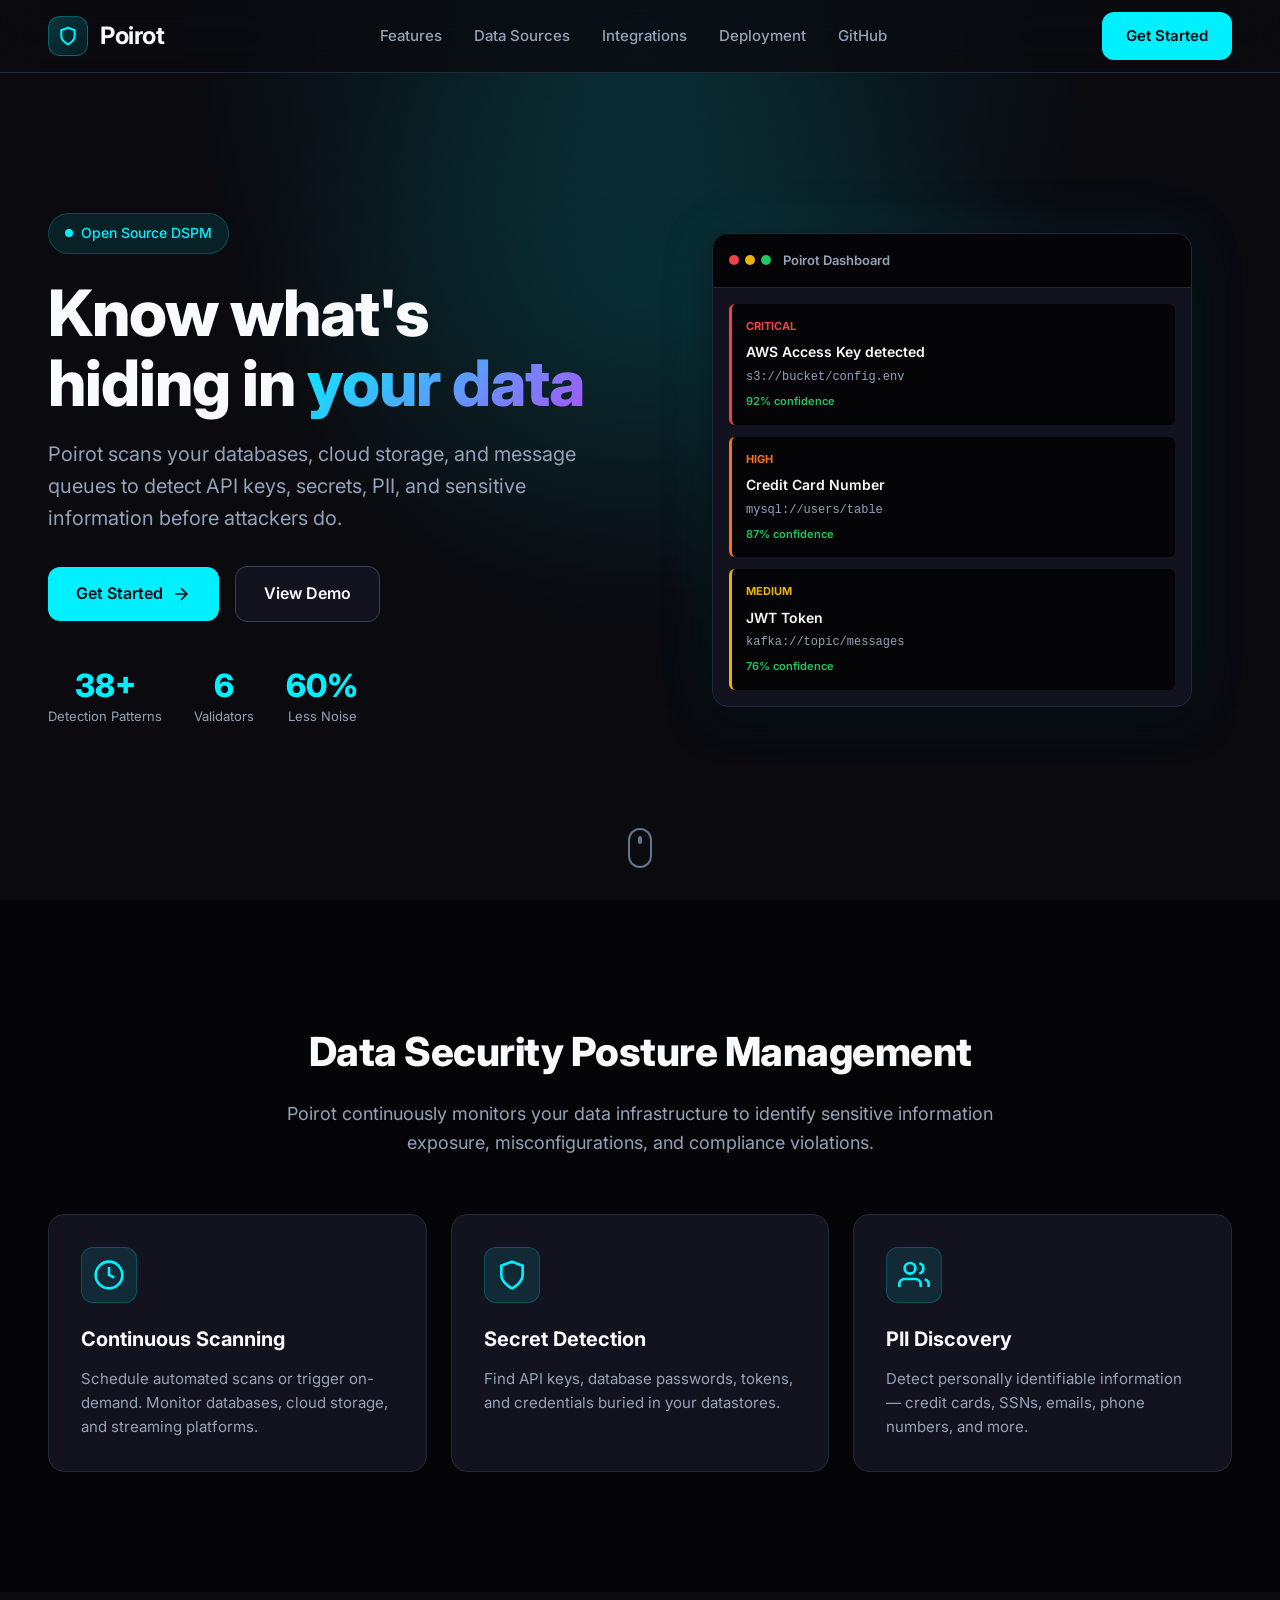
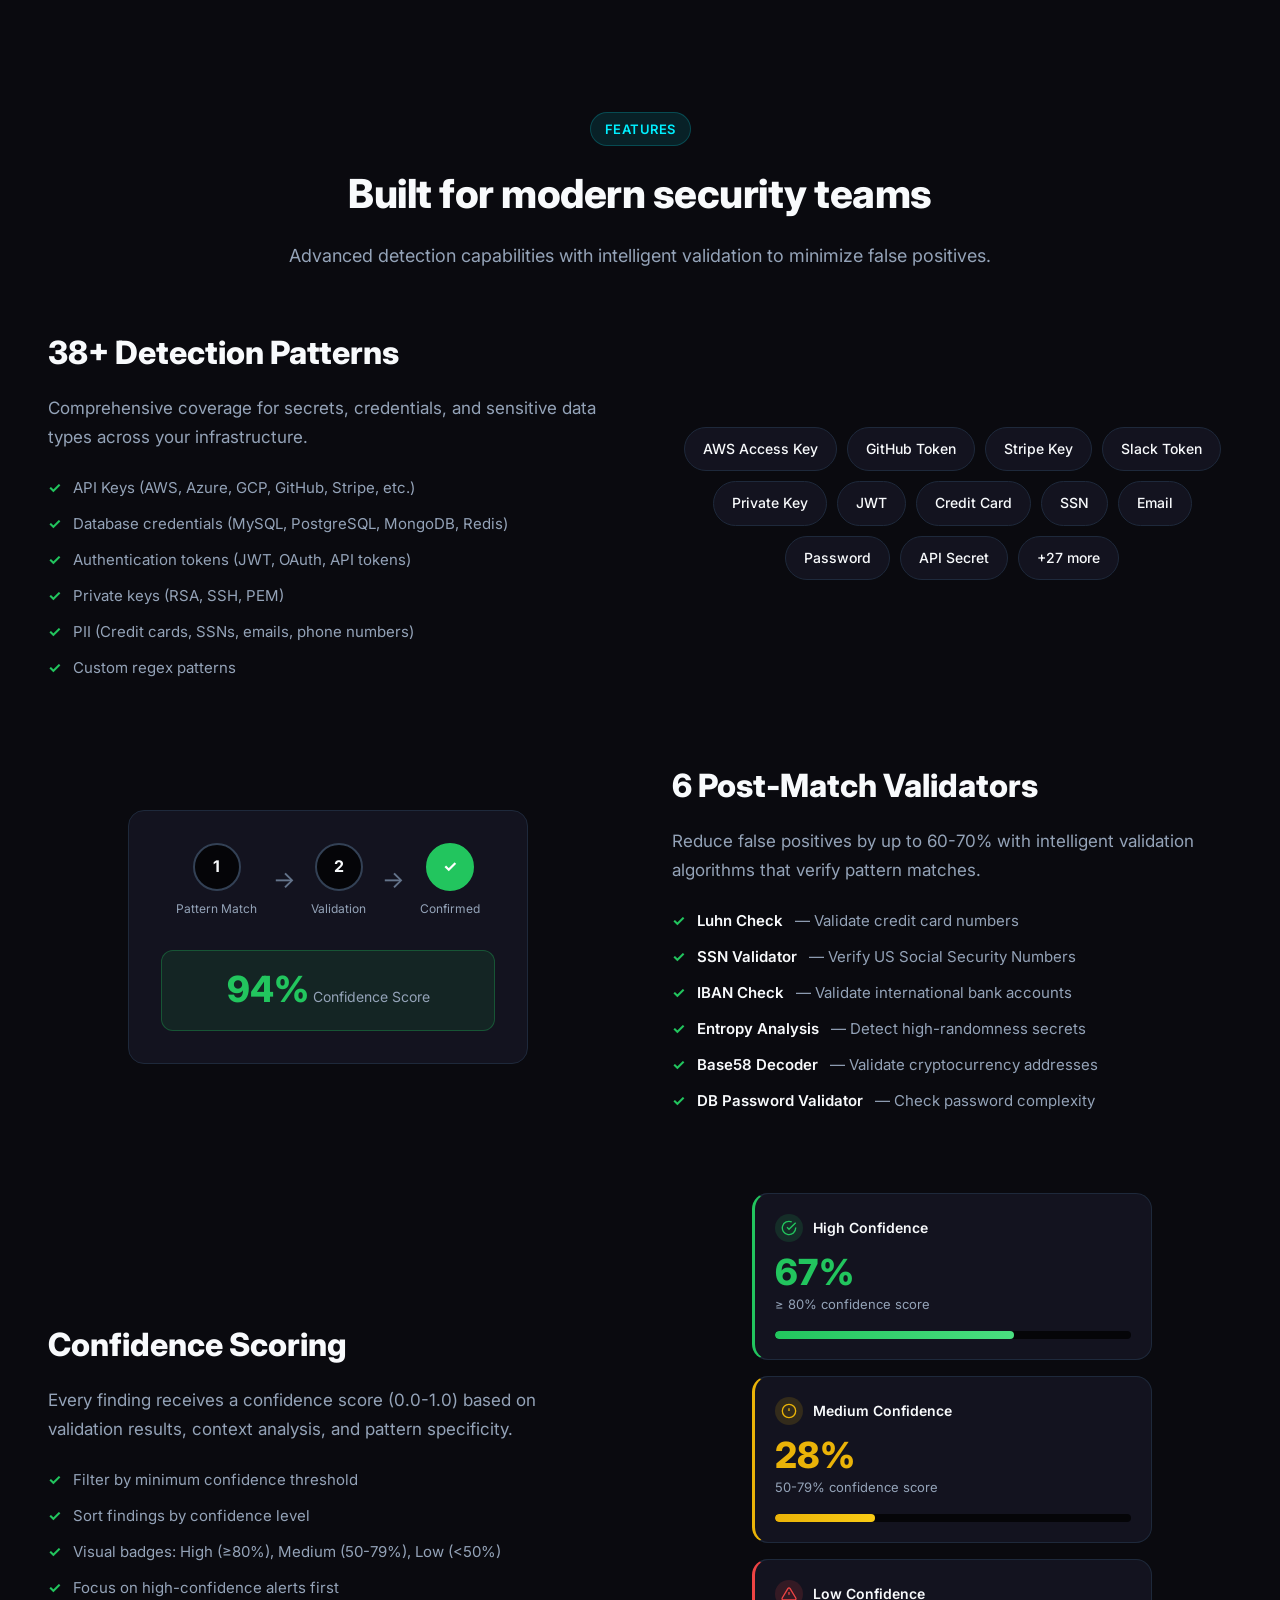
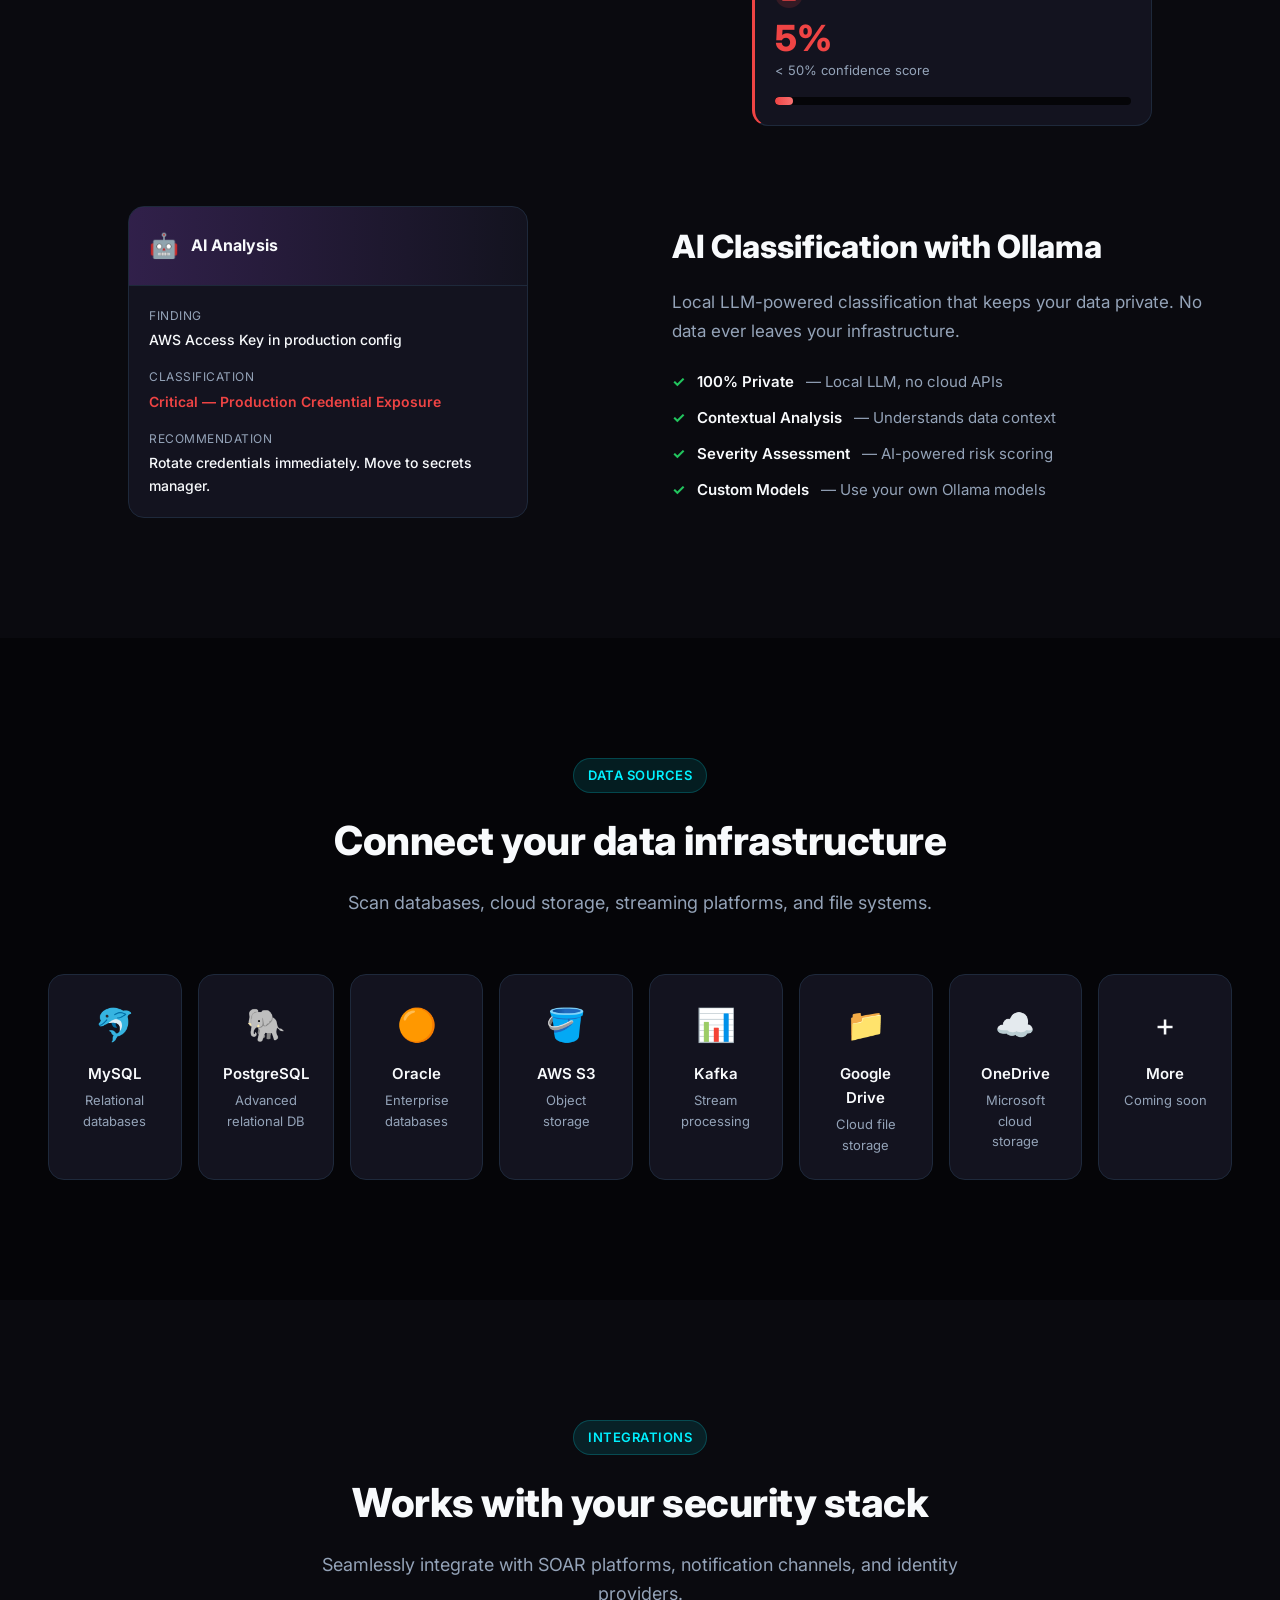
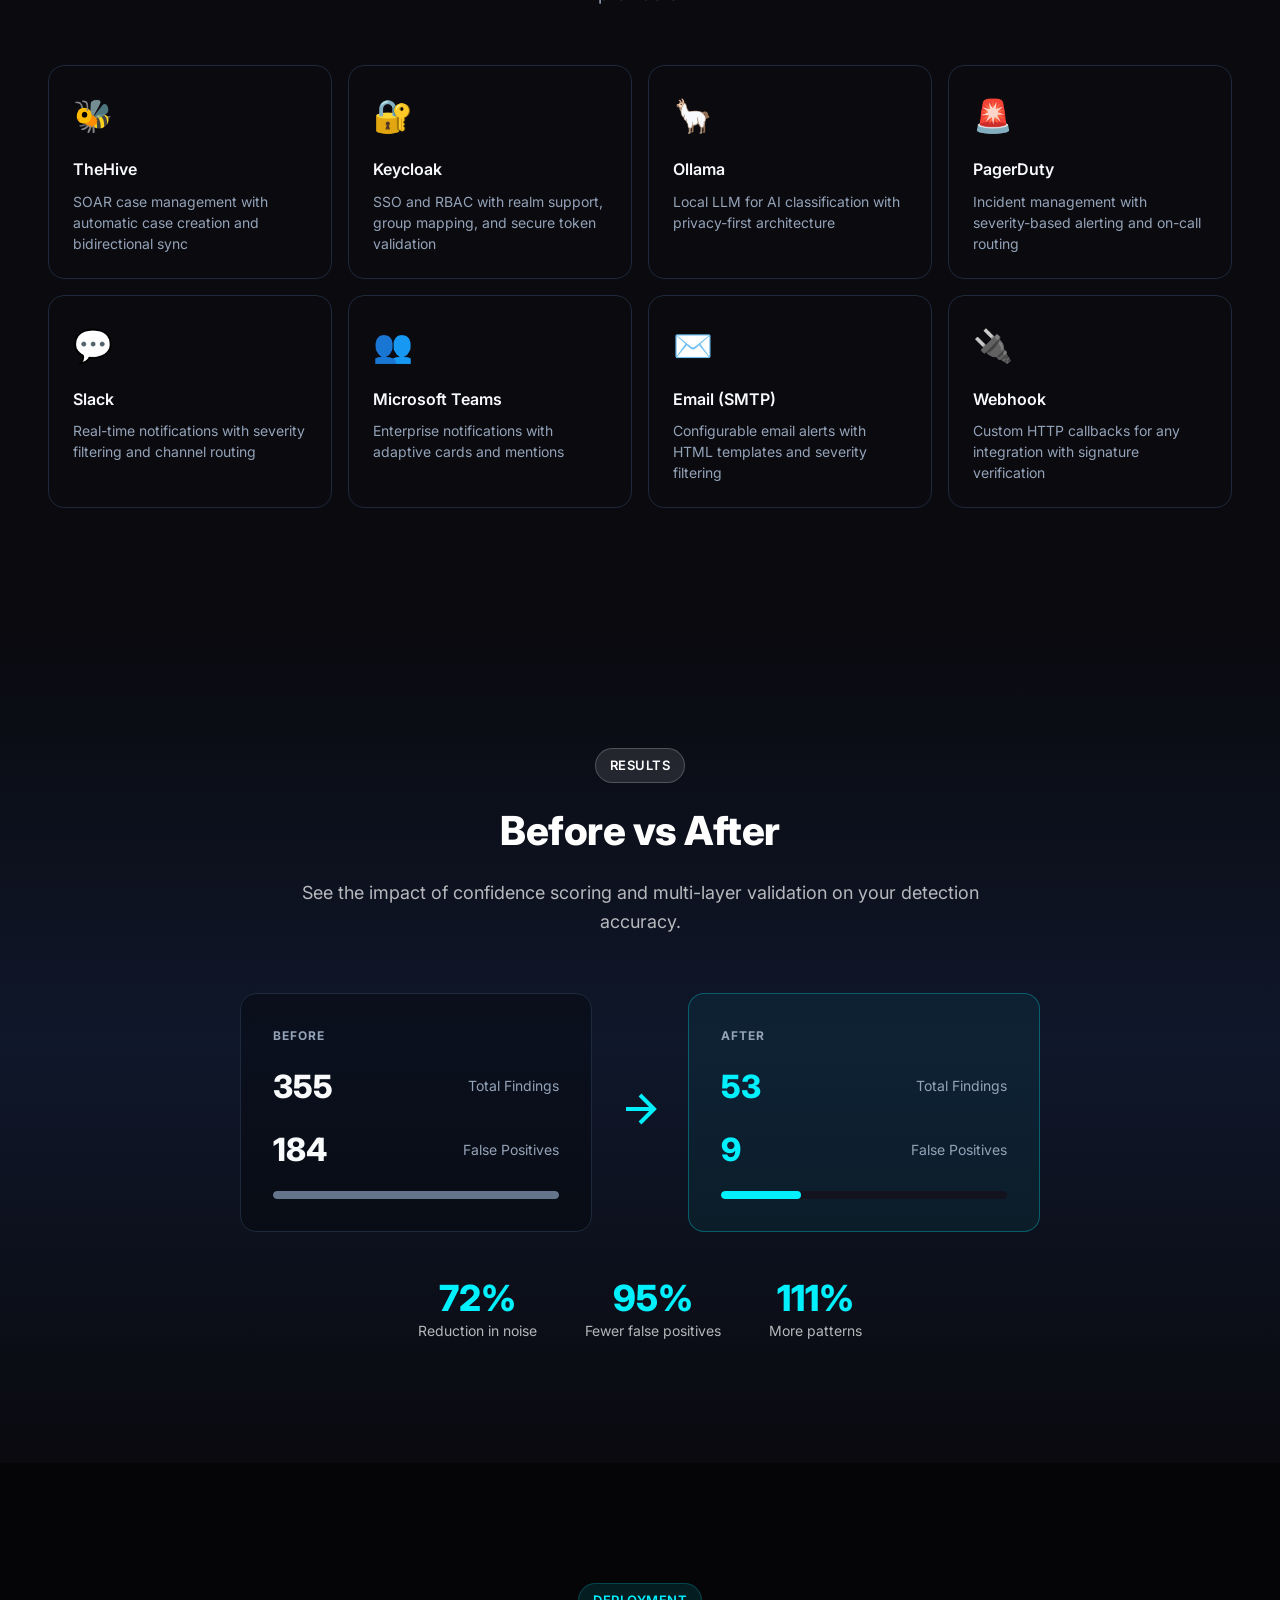
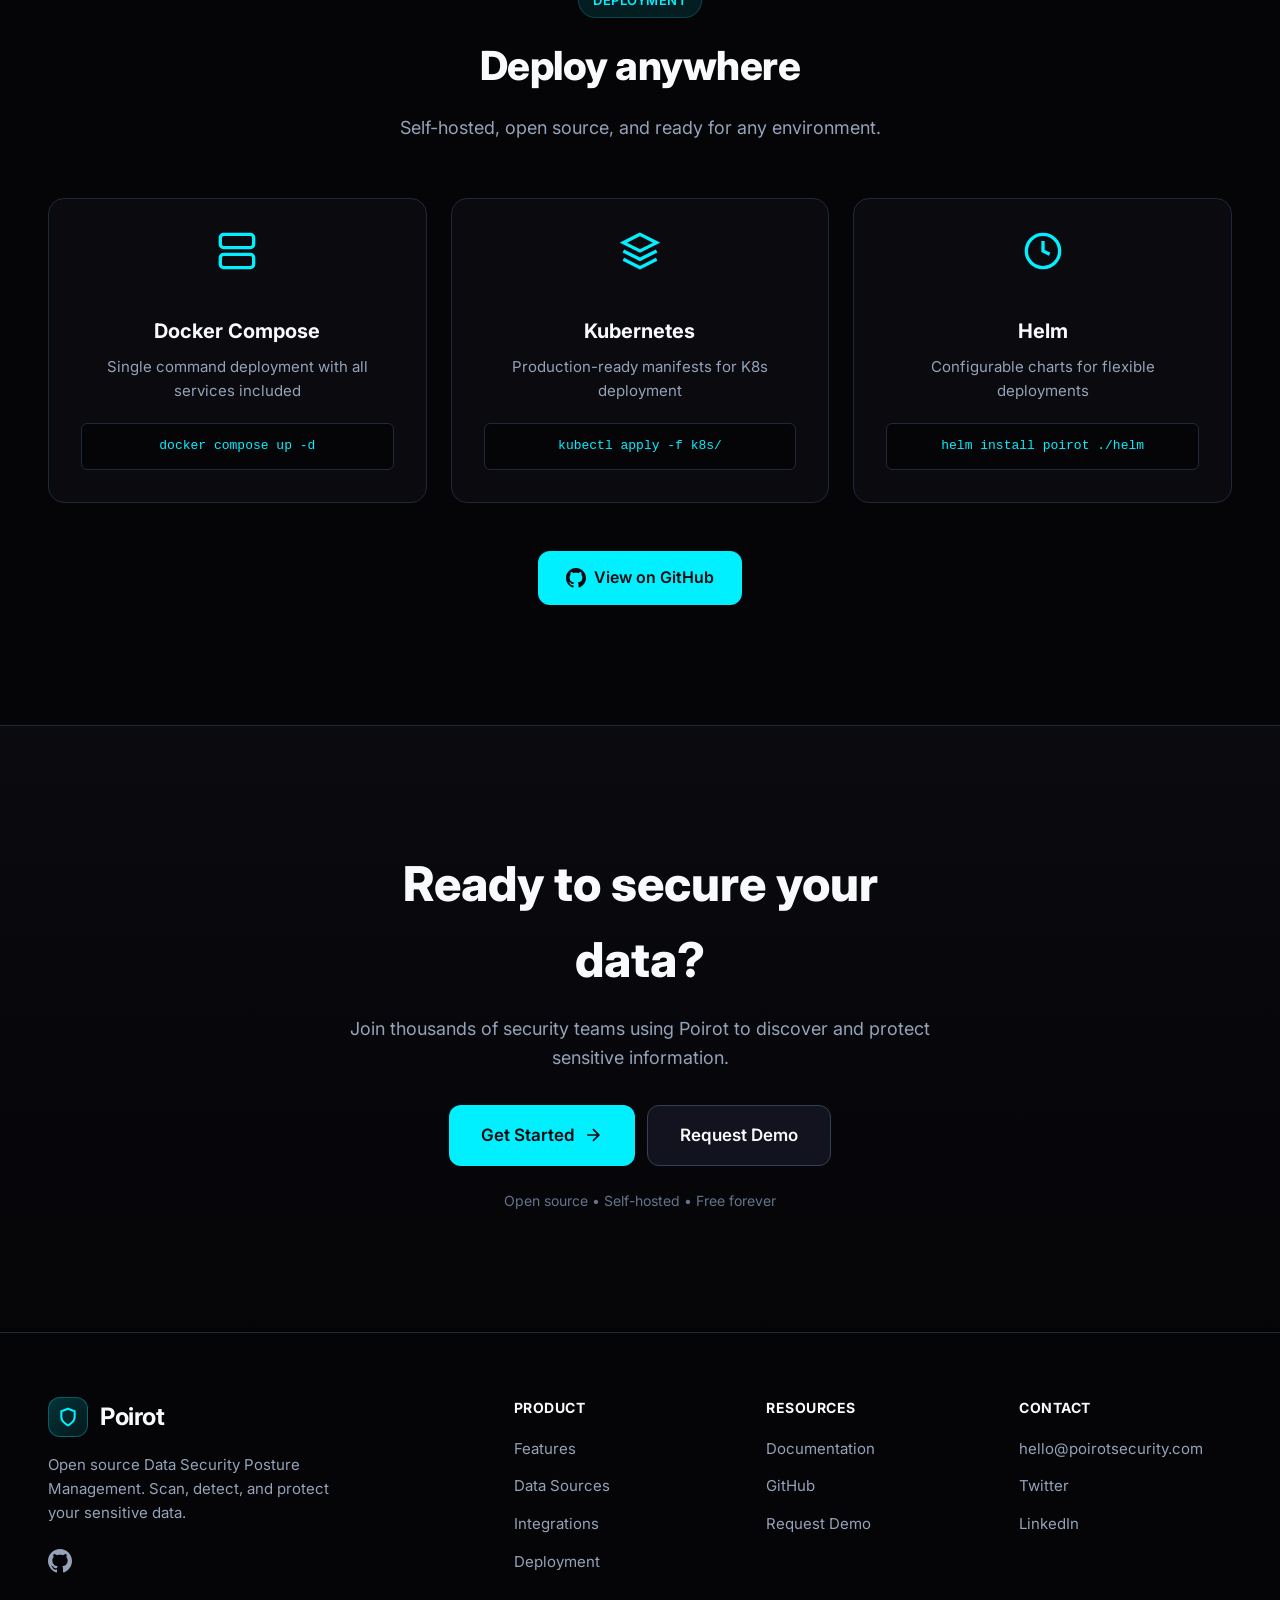
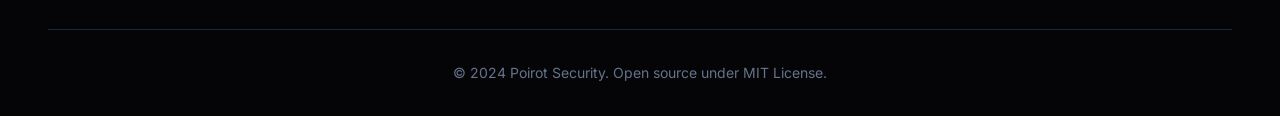
==== commit 2b6060f8: "fix: update landing page logo and confidence distribution section - Logo: replaced generic "P" with " ====
--- a/landing/index.html
+++ b/landing/index.html
@@ -21,7 +21,7 @@
   <meta name="twitter:image" content="https://poirotsecurity.com/og-image.png">
   
   <!-- Favicon -->
-  <link rel="icon" type="image/svg+xml" href="data:image/svg+xml,<svg xmlns='http://www.w3.org/2000/svg' viewBox='0 0 100 100'><rect width='100' height='100' rx='20' fill='%2300f0ff'/><text x='50' y='65' font-size='50' text-anchor='middle' fill='%23000'>P</text></svg>">
+  <link rel="icon" type="image/svg+xml" href="data:image/svg+xml,<svg xmlns='http://www.w3.org/2000/svg' viewBox='0 0 100 100'><defs><linearGradient id='g' x1='0%25' y1='0%25' x2='100%25' y2='100%25'><stop offset='0%25' style='stop-color:%2300f0ff;stop-opacity:0.2'/><stop offset='100%25' style='stop-color:%2300c4cc;stop-opacity:0.1'/></linearGradient></defs><rect width='100' height='100' rx='20' fill='url(%23g)' stroke='%2300f0ff' stroke-width='3'/><path d='M50 15 L75 25 L75 50 Q75 70 50 85 Q25 70 25 50 L25 25 Z' fill='none' stroke='%2300f0ff' stroke-width='6' stroke-linejoin='round'/></svg>">
   
   <!-- Fonts -->
   <link rel="preconnect" href="https://fonts.googleapis.com">
@@ -36,7 +36,11 @@
   <nav class="navbar">
     <div class="container nav-container">
       <a href="#" class="logo">
-        <div class="logo-icon">P</div>
+        <div class="logo-icon">
+          <svg width="20" height="20" viewBox="0 0 24 24" fill="none" stroke="currentColor" stroke-width="2.5" stroke-linecap="round" stroke-linejoin="round">
+            <path d="M12 22s8-4 8-10V5l-8-3-8 3v7c0 6 8 10 8 10z"/>
+          </svg>
+        </div>
         <span class="logo-text">Poirot</span>
       </a>
       <button class="nav-toggle" aria-label="Toggle navigation">
@@ -274,18 +278,56 @@
           </ul>
         </div>
         <div class="feature-visual">
-          <div class="confidence-chart">
-            <div class="confidence-bar high" style="--value: 67%;">
-              <span class="bar-label">High ≥80%</span>
-              <span class="bar-value">67%</span>
-            </div>
-            <div class="confidence-bar medium" style="--value: 28%;">
-              <span class="bar-label">Medium 50-79%</span>
-              <span class="bar-value">28%</span>
-            </div>
-            <div class="confidence-bar low" style="--value: 5%;">
-              <span class="bar-label">Low &lt;50%</span>
-              <span class="bar-value">5%</span>
+          <div class="confidence-cards">
+            <div class="confidence-card high">
+              <div class="confidence-header">
+                <div class="confidence-badge-icon">
+                  <svg width="16" height="16" viewBox="0 0 24 24" fill="none" stroke="currentColor" stroke-width="2">
+                    <path d="M22 11.08V12a10 10 0 1 1-5.93-9.14"/>
+                    <polyline points="22 4 12 14.01 9 11.01"/>
+                  </svg>
+                </div>
+                <span class="confidence-level">High Confidence</span>
+              </div>
+              <div class="confidence-value-large">67%</div>
+              <div class="confidence-range">≥ 80% confidence score</div>
+              <div class="confidence-bar-track">
+                <div class="confidence-bar-fill" style="width: 67%"></div>
+              </div>
+            </div>
+            <div class="confidence-card medium">
+              <div class="confidence-header">
+                <div class="confidence-badge-icon">
+                  <svg width="16" height="16" viewBox="0 0 24 24" fill="none" stroke="currentColor" stroke-width="2">
+                    <circle cx="12" cy="12" r="10"/>
+                    <line x1="12" y1="8" x2="12" y2="12"/>
+                    <line x1="12" y1="16" x2="12.01" y2="16"/>
+                  </svg>
+                </div>
+                <span class="confidence-level">Medium Confidence</span>
+              </div>
+              <div class="confidence-value-large">28%</div>
+              <div class="confidence-range">50-79% confidence score</div>
+              <div class="confidence-bar-track">
+                <div class="confidence-bar-fill" style="width: 28%"></div>
+              </div>
+            </div>
+            <div class="confidence-card low">
+              <div class="confidence-header">
+                <div class="confidence-badge-icon">
+                  <svg width="16" height="16" viewBox="0 0 24 24" fill="none" stroke="currentColor" stroke-width="2">
+                    <path d="M10.29 3.86L1.82 18a2 2 0 0 0 1.71 3h16.94a2 2 0 0 0 1.71-3L13.71 3.86a2 2 0 0 0-3.42 0z"/>
+                    <line x1="12" y1="9" x2="12" y2="13"/>
+                    <line x1="12" y1="17" x2="12.01" y2="17"/>
+                  </svg>
+                </div>
+                <span class="confidence-level">Low Confidence</span>
+              </div>
+              <div class="confidence-value-large">5%</div>
+              <div class="confidence-range">&lt; 50% confidence score</div>
+              <div class="confidence-bar-track">
+                <div class="confidence-bar-fill" style="width: 5%"></div>
+              </div>
             </div>
           </div>
         </div>
@@ -588,7 +630,11 @@
       <div class="footer-grid">
         <div class="footer-brand">
           <a href="#" class="logo">
-            <div class="logo-icon">P</div>
+            <div class="logo-icon">
+              <svg width="20" height="20" viewBox="0 0 24 24" fill="none" stroke="currentColor" stroke-width="2.5" stroke-linecap="round" stroke-linejoin="round">
+                <path d="M12 22s8-4 8-10V5l-8-3-8 3v7c0 6 8 10 8 10z"/>
+              </svg>
+            </div>
             <span class="logo-text">Poirot</span>
           </a>
           <p class="footer-tagline">
--- a/landing/styles.css
+++ b/landing/styles.css
@@ -129,14 +129,13 @@
 .logo-icon {
   width: 40px;
   height: 40px;
-  background: var(--color-primary);
+  background: linear-gradient(135deg, rgba(0, 240, 255, 0.2) 0%, rgba(0, 196, 204, 0.1) 100%);
+  border: 1px solid rgba(0, 240, 255, 0.3);
   border-radius: var(--radius-md);
   display: flex;
   align-items: center;
   justify-content: center;
-  font-weight: 800;
-  font-size: 20px;
-  color: var(--color-bg);
+  color: var(--color-primary);
 }
 
 .logo-text {
@@ -869,60 +868,140 @@
   margin-top: 4px;
 }
 
-/* Confidence Chart */
-.confidence-chart {
+/* Confidence Cards */
+.confidence-cards {
+  display: flex;
+  flex-direction: column;
+  gap: 16px;
   width: 100%;
   max-width: 400px;
 }
 
-.confidence-bar {
-  display: flex;
-  align-items: center;
-  gap: 12px;
-  margin-bottom: 16px;
-}
-
-.confidence-bar:last-child {
-  margin-bottom: 0;
-}
-
-.bar-label {
-  font-size: 14px;
-  color: var(--color-text-muted);
-  min-width: 140px;
-}
-
-.bar-value {
+.confidence-card {
+  padding: 20px;
+  background: var(--color-bg-card);
+  border: 1px solid var(--color-border);
+  border-radius: var(--radius-lg);
+  transition: all var(--transition-base);
+}
+
+.confidence-card:hover {
+  transform: translateY(-2px);
+  border-color: var(--color-border-light);
+}
+
+.confidence-card.high {
+  border-left: 3px solid var(--color-success);
+}
+
+.confidence-card.medium {
+  border-left: 3px solid var(--color-warning);
+}
+
+.confidence-card.low {
+  border-left: 3px solid var(--color-danger);
+}
+
+.confidence-header {
+  display: flex;
+  align-items: center;
+  gap: 10px;
+  margin-bottom: 12px;
+}
+
+.confidence-badge-icon {
+  width: 28px;
+  height: 28px;
+  border-radius: 50%;
+  display: flex;
+  align-items: center;
+  justify-content: center;
+}
+
+.confidence-card.high .confidence-badge-icon {
+  background: rgba(34, 197, 94, 0.15);
+  color: var(--color-success);
+}
+
+.confidence-card.medium .confidence-badge-icon {
+  background: rgba(234, 179, 8, 0.15);
+  color: var(--color-warning);
+}
+
+.confidence-card.low .confidence-badge-icon {
+  background: rgba(239, 68, 68, 0.15);
+  color: var(--color-danger);
+}
+
+.confidence-level {
   font-size: 14px;
   font-weight: 600;
-  min-width: 40px;
-  text-align: right;
-}
-
-.confidence-bar::before {
-  content: '';
-  flex: 1;
-  height: 32px;
-  background: var(--color-bg-card);
-  border-radius: var(--radius-sm);
-  position: relative;
+  color: var(--color-text);
+}
+
+.confidence-value-large {
+  font-size: 36px;
+  font-weight: 800;
+  line-height: 1;
+  margin-bottom: 4px;
+}
+
+.confidence-card.high .confidence-value-large {
+  color: var(--color-success);
+}
+
+.confidence-card.medium .confidence-value-large {
+  color: var(--color-warning);
+}
+
+.confidence-card.low .confidence-value-large {
+  color: var(--color-danger);
+}
+
+.confidence-range {
+  font-size: 13px;
+  color: var(--color-text-muted);
+  margin-bottom: 16px;
+}
+
+.confidence-bar-track {
+  height: 8px;
+  background: var(--color-bg-dark);
+  border-radius: 4px;
   overflow: hidden;
 }
 
-.confidence-bar::after {
-  content: '';
-  position: absolute;
-  left: 0;
-  top: 0;
+.confidence-bar-fill {
   height: 100%;
-  width: var(--value);
-  border-radius: var(--radius-sm);
+  border-radius: 4px;
   transition: width 1s ease;
 }
 
-.confidence-bar.high::after { background: var(--color-success); }
-.confidence-bar.medium::after { background: var(--color-warning); }
-.confidence-bar.low::after { background: var(--color-danger); }
+.confidence-card.high .confidence-bar-fill {
+  background: linear-gradient(90deg, var(--color-success), #4ade80);
+}
+
+.confidence-card.medium .confidence-bar-fill {
+  background: linear-gradient(90deg, var(--color-warning), #facc15);
+}
+
+.confidence-card.low .confidence-bar-fill {
+  background: linear-gradient(90deg, var(--color-danger), #f87171);
+}
+
+@media (max-width: 480px) {
+  .confidence-cards {
+    max-width: 100%;
+  }
+  
+  .confidence-card {
+    padding: 16px;
+  }
+  
+  .confidence-value-large {
+    font-size: 28px;
+  }
+}
 
 /* AI Card */
 .ai-card {
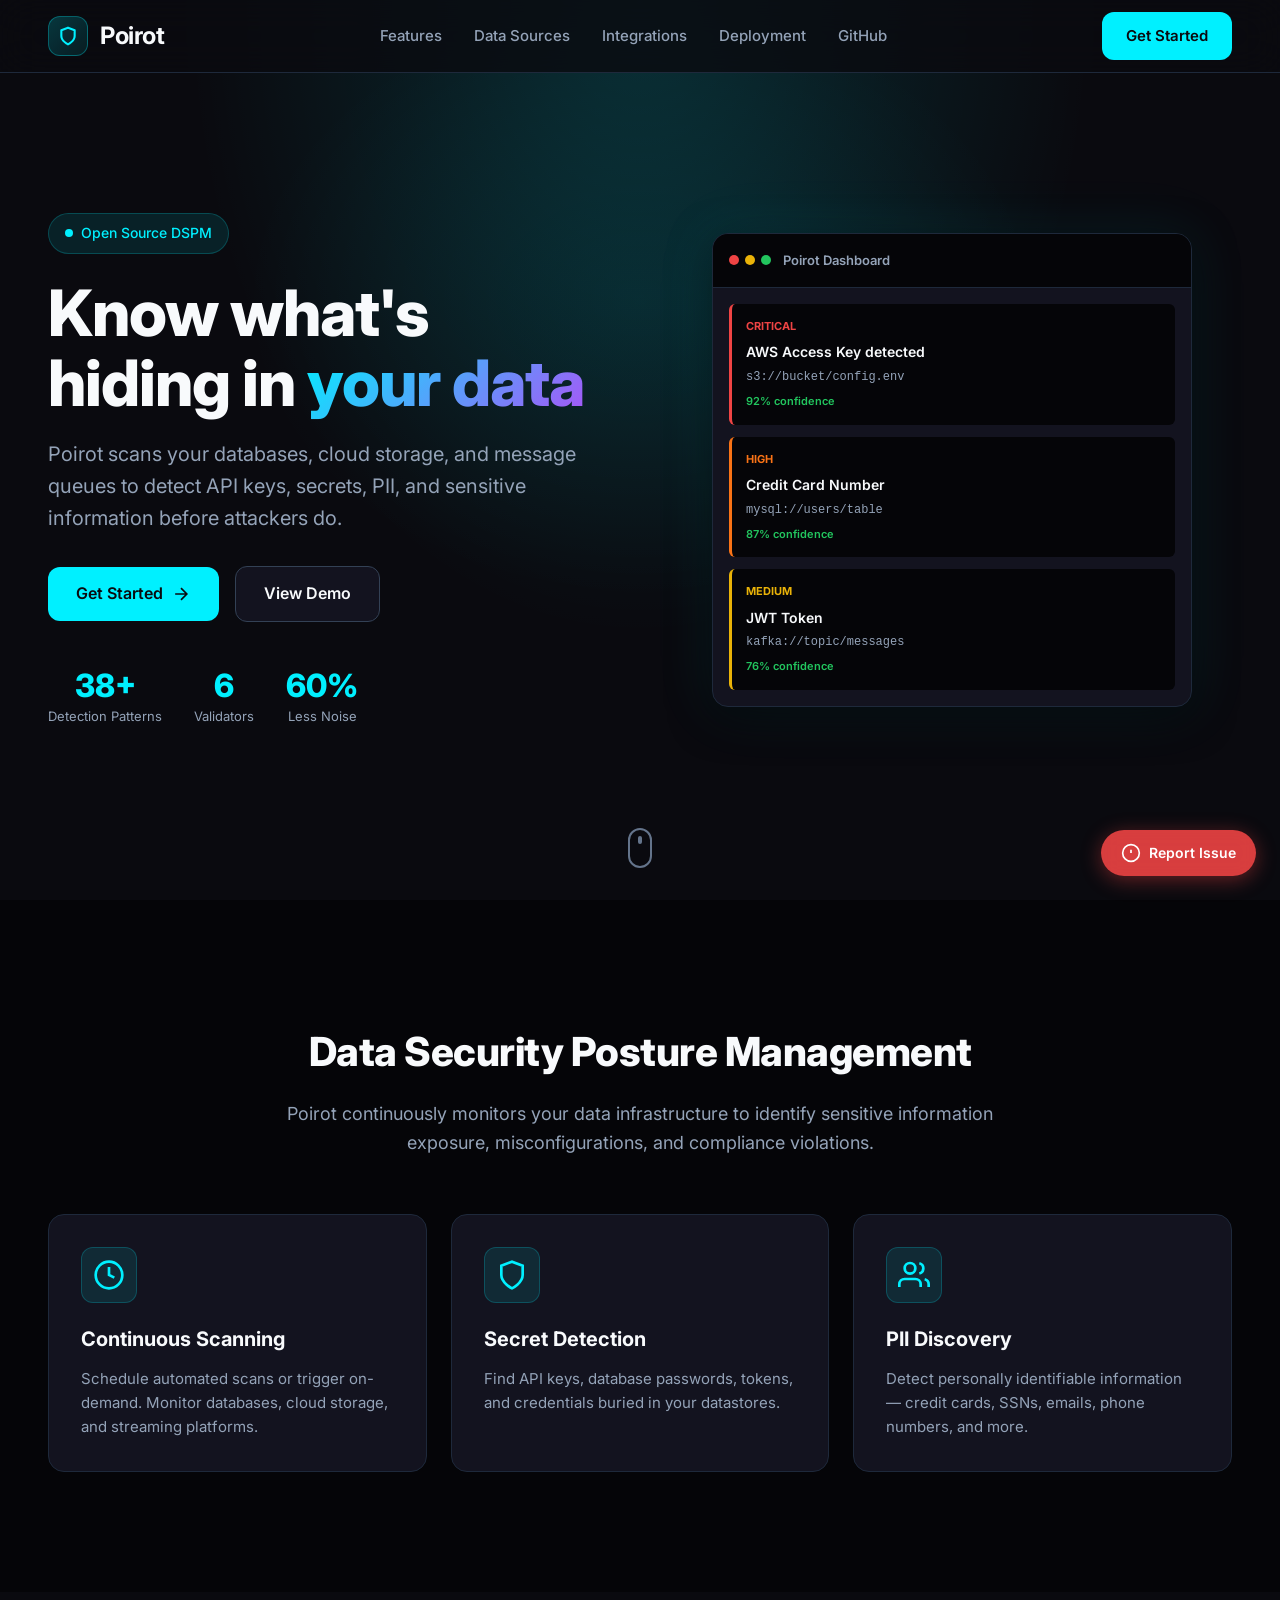
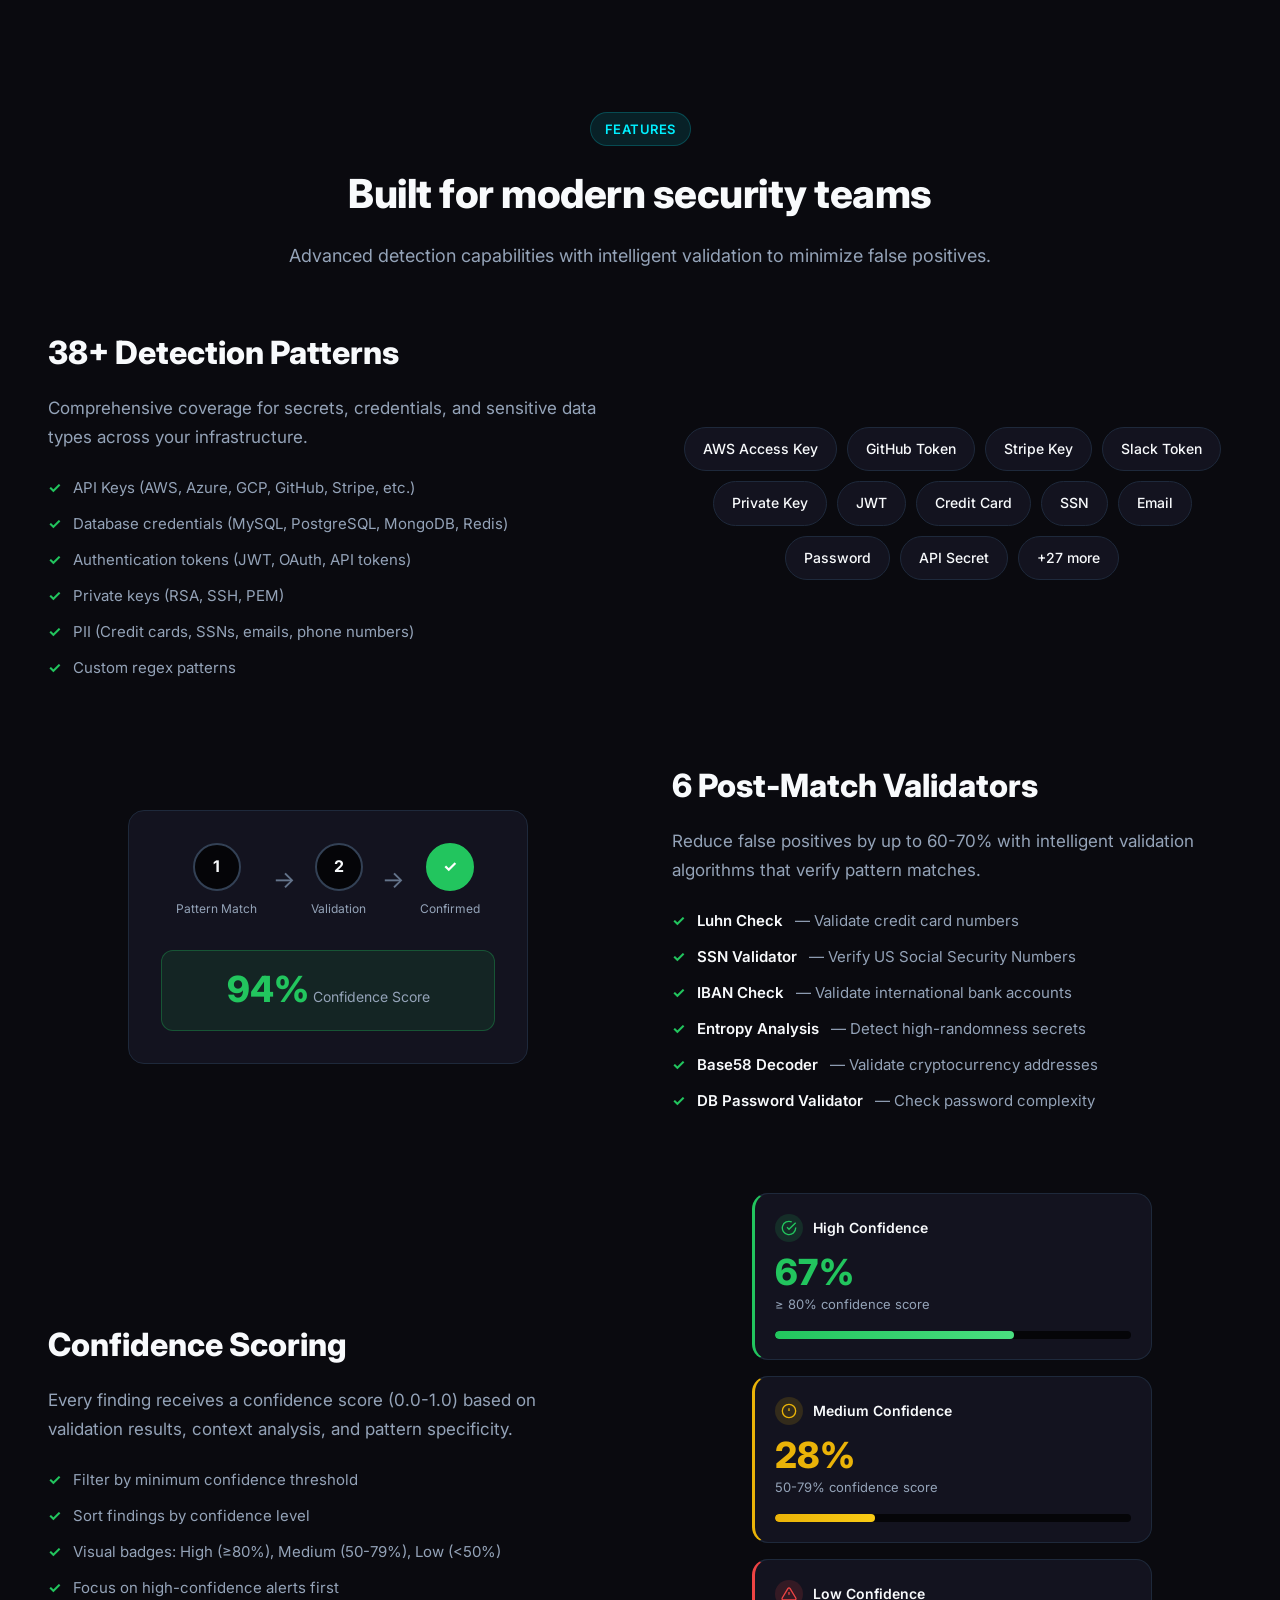
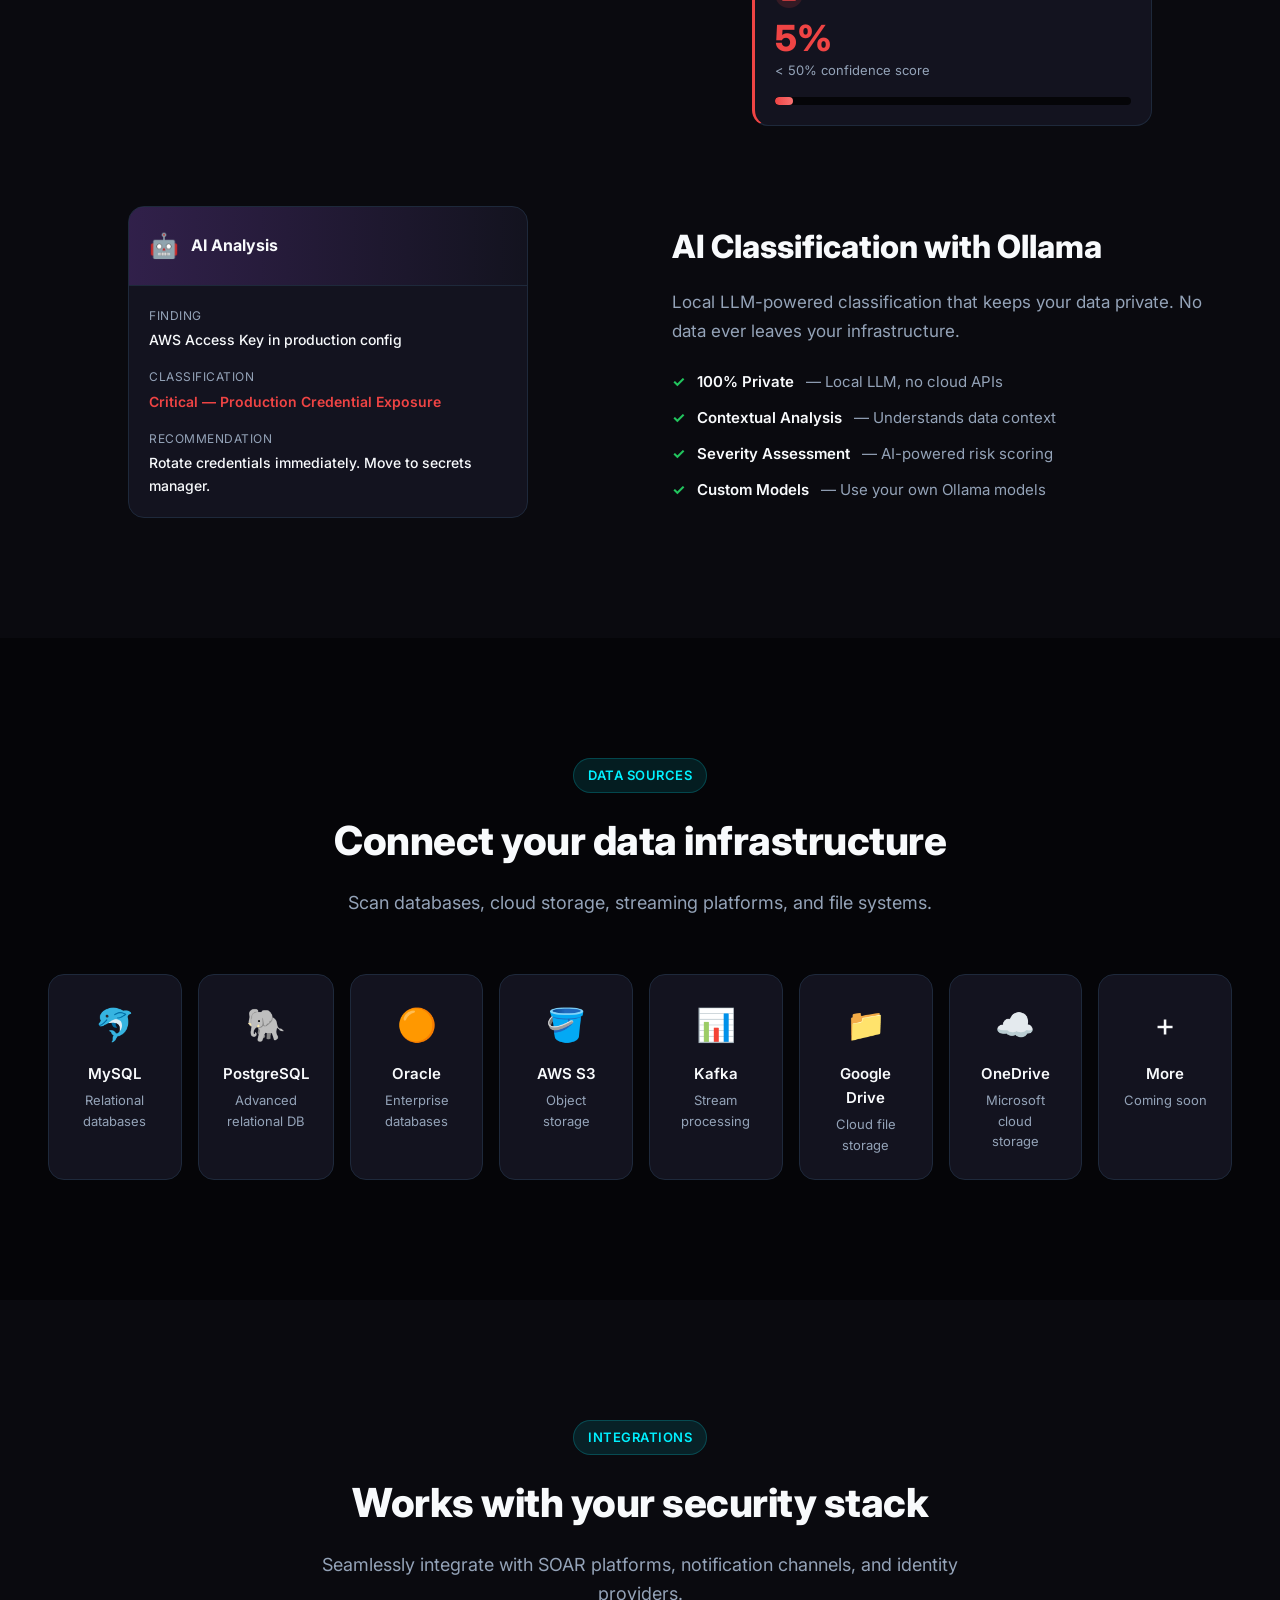
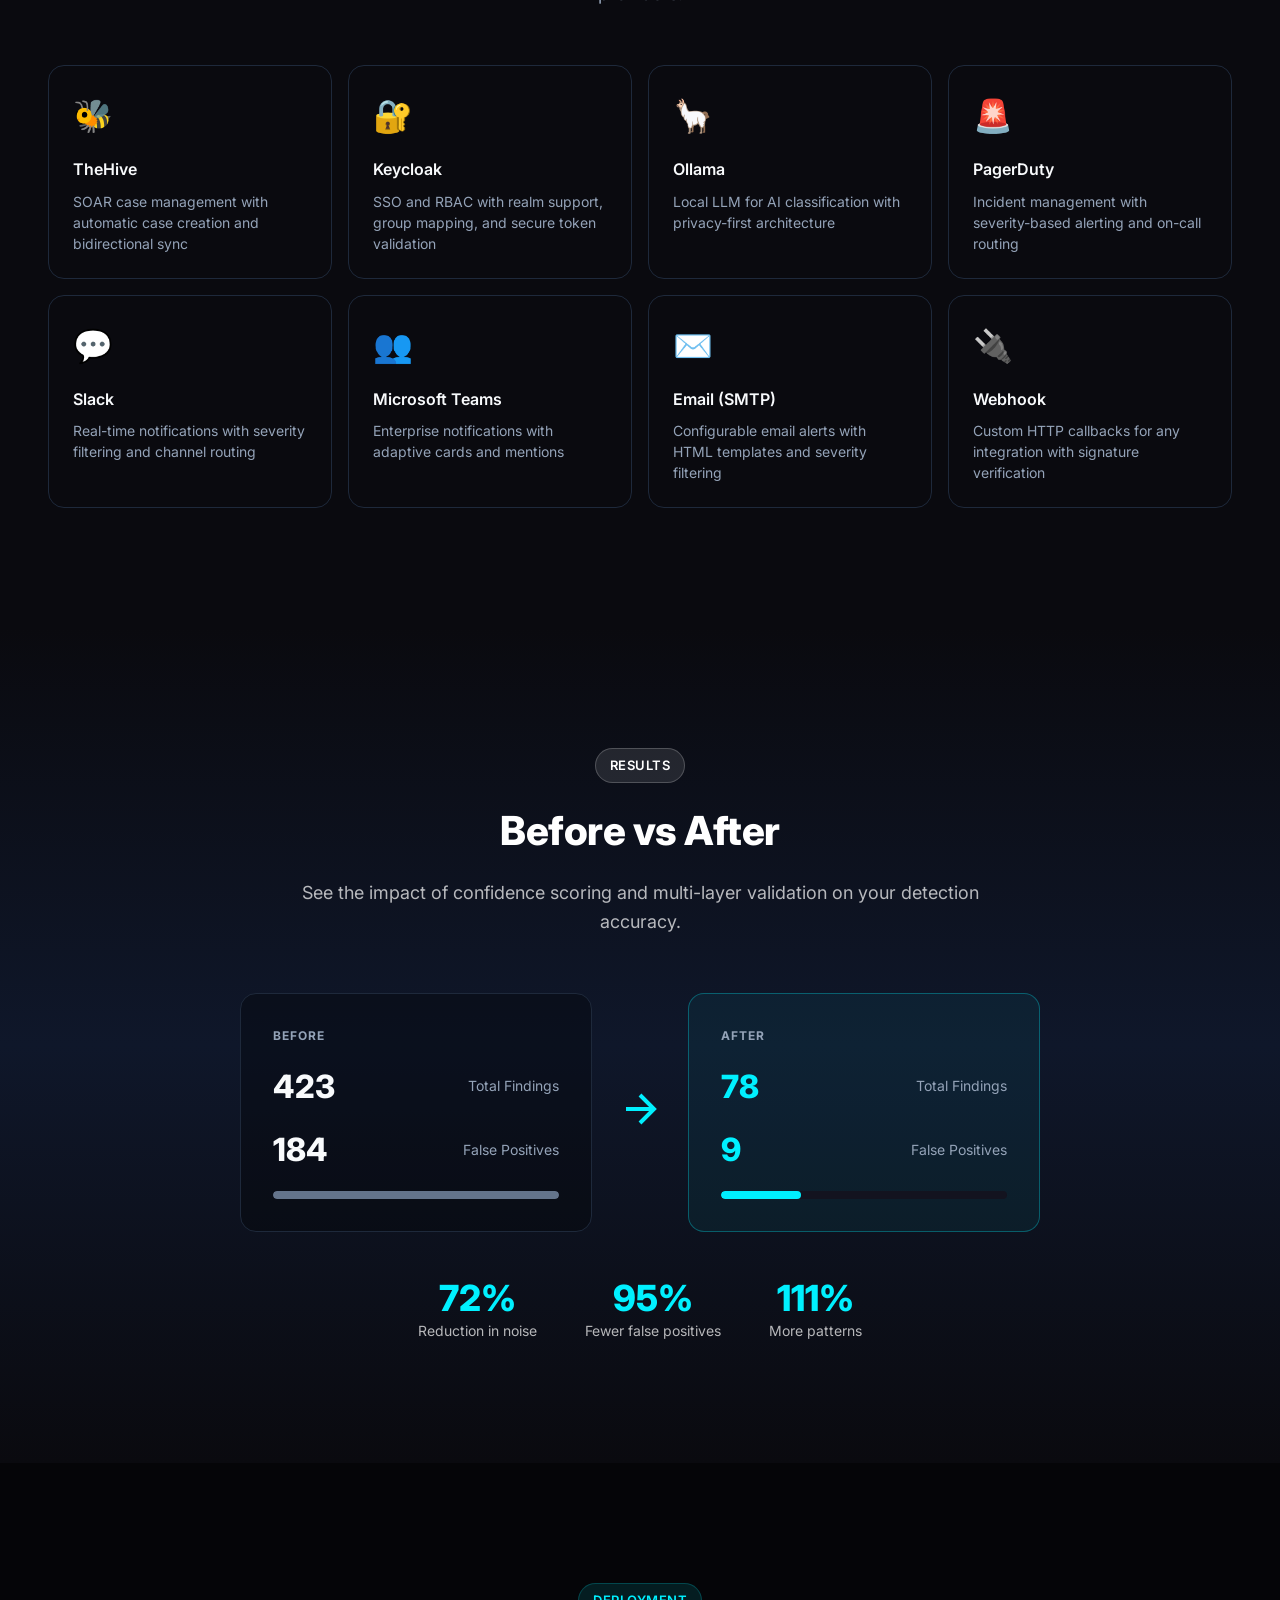
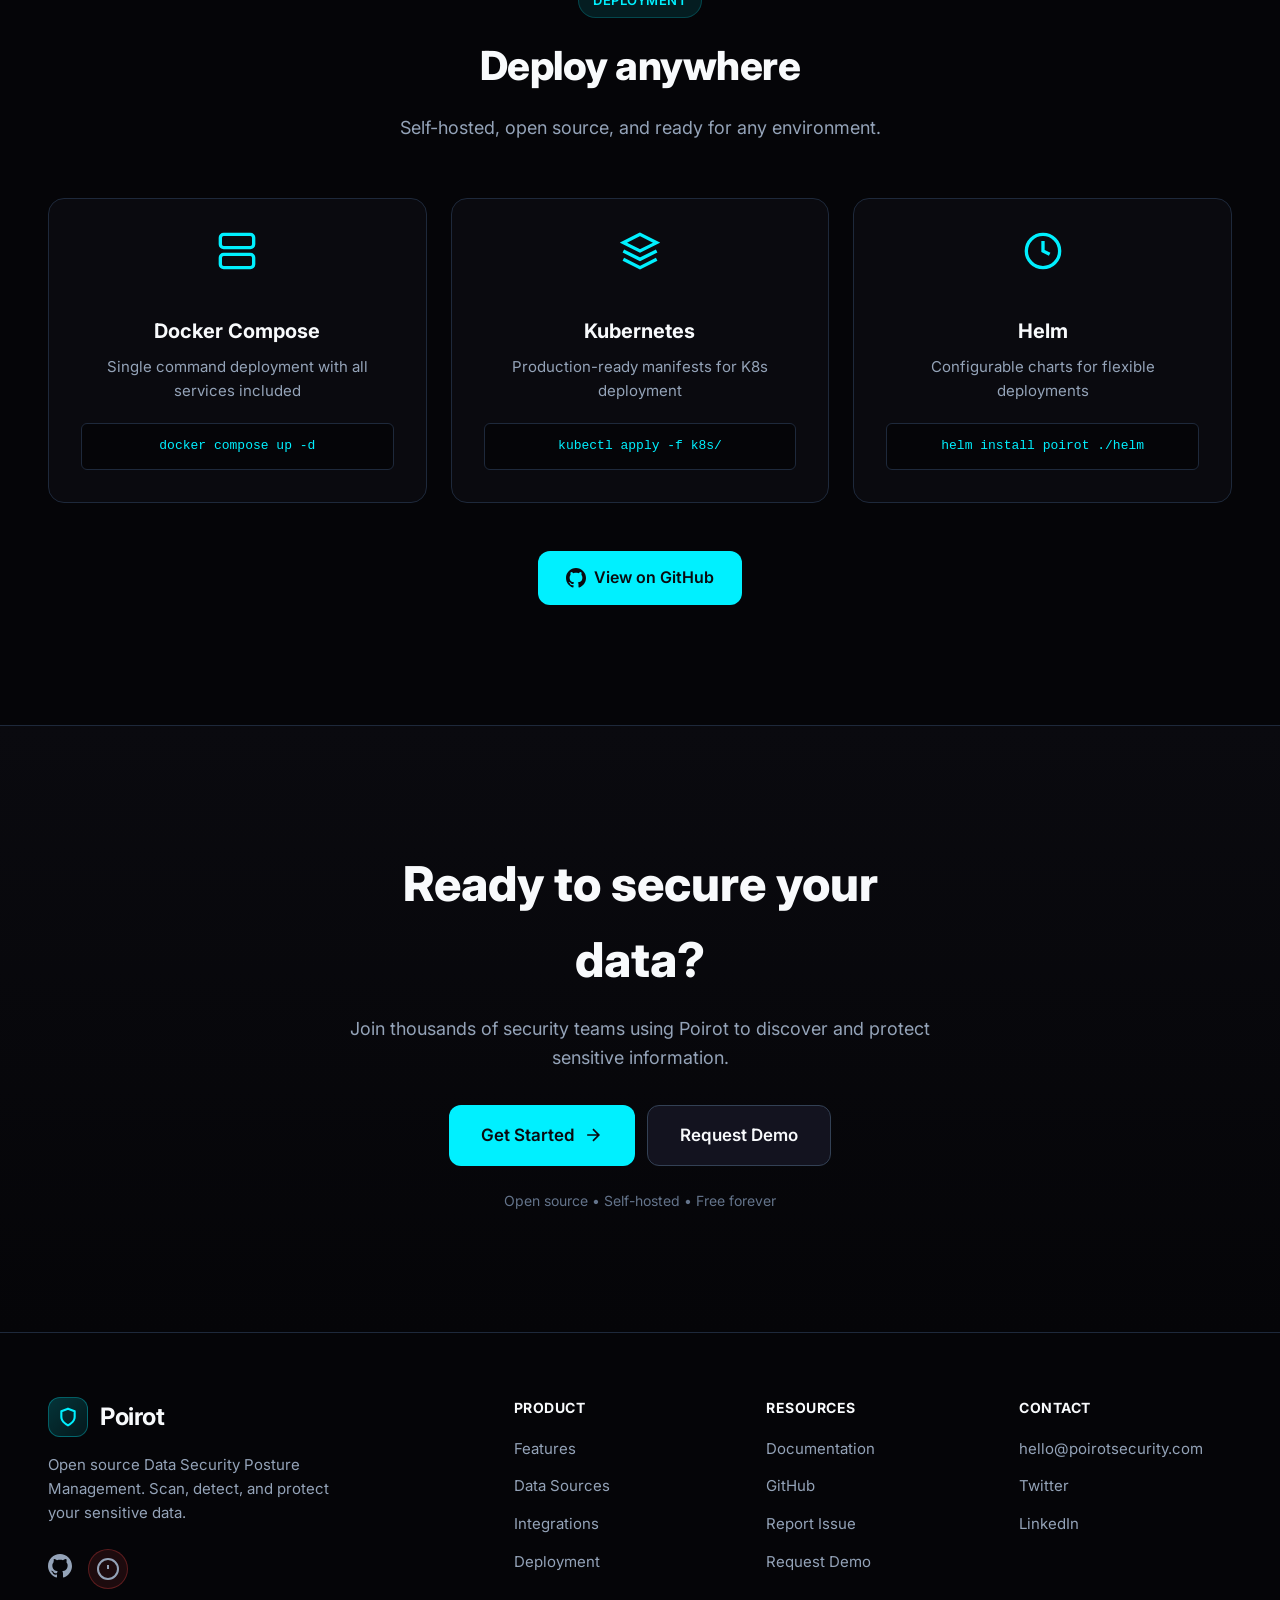
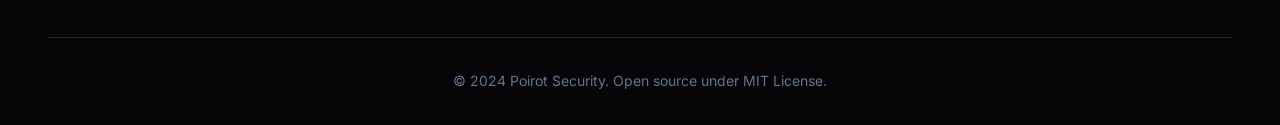
==== commit 4ae506dc: "feat: add Report Issue button to landing page (floating + footer) Co-Authored-By: Claude Opus 4.6 <n" ====
--- a/landing/index.html
+++ b/landing/index.html
@@ -643,7 +643,14 @@
           <div class="footer-social">
             <a href="https://github.com/poirot-security/poirot" target="_blank" aria-label="GitHub">
               <svg width="24" height="24" viewBox="0 0 24 24" fill="currentColor">
-                <path d="M12 0c-6.626 0-12 5.373-12 12 0 5.302 3.438 9.8 8.207 11.387.599.111.793-.261.793-.577v-2.234c-3.338.726-4.033-1.416-4.033-1.416-.546-1.387-1.333-1.756-1.333-1.756-1.089-.745.083-.729.083-.729 1.205.084 1.839 1.237 1.839 1.237 1.07 1.834 2.807 1.304 3.492.997.107-.775.418-1.305.762-1.604-2.665-.305-5.467-1.334-5.467-5.931 0-1.311.469-2.381 1.236-3.221-.124-.303-.535-1.524.117-3.176 0 0 1.008-.322 3.301 1.23.957-.266 1.983-.399 3.003-.404 1.02.005 2.047.138 3.006.404 2.291-1.552 3.297-1.23 3.297-1.23.653 1.653.242 2.874.118 3.176.77.84 1.235 1.911 1.235 3.221 0 4.609-2.807 5.624-5.479 5.921.43.372.823 1.102.823 2.222v3.293c0 .319.192.694.801.576 4.765-1.589 8.199-6.086 8.199-11.386 0-6.627-5.373-12-12-12z"/>
+                <path d="M12 0c-6.626 0-12 5.373-12 12 0 5.302 3.438 9.8 8.207 11.387.599.111.793-.261.793-.577v-2.234c-3.338.726-4.033-1.416-4.033-1.416-.546-1.387-1.333-1.756-1.333-1.756-1.089-.745.083-.729.083-.729 1.205.084 1.839 1.237 1.839 1.237 1.07 1.834 2.807 1.304 3.492.997.107-.775.418-1.305.762-1.604-2.665-.305-5.467-1.334-5.467-5.931 0-1.311.469-2.381 1.236-3.221-.124-.303.535-1.524.117-3.176 0 0 1.008-.322 3.301 1.23.957-.266 1.983-.399 3.003-.404 1.02.005 2.047.138 3.006.404 2.291-1.552 3.297-1.23 3.297-1.23.653 1.653.242 2.874.118 3.176.77.84 1.235 1.911 1.235 3.221 0 4.609-2.807 5.624-5.479 5.921.43.372.823 1.102.823 2.222v3.293c0 .319.192.694.801.576 4.765-1.589 8.199-6.086 8.199-11.386 0-6.627-5.373-12-12-12z"/>
+              </svg>
+            </a>
+            <a href="https://github.com/safernandez666/poirot-public/issues" target="_blank" aria-label="Report Issue" class="report-issue-link">
+              <svg width="24" height="24" viewBox="0 0 24 24" fill="none" stroke="currentColor" stroke-width="2">
+                <circle cx="12" cy="12" r="10"/>
+                <line x1="12" y1="8" x2="12" y2="12"/>
+                <line x1="12" y1="16" x2="12.01" y2="16"/>
               </svg>
             </a>
           </div>
@@ -662,6 +669,7 @@
           <ul>
             <li><a href="https://docs.poirotsecurity.com" target="_blank">Documentation</a></li>
             <li><a href="https://github.com/poirot-security/poirot" target="_blank">GitHub</a></li>
+            <li><a href="https://github.com/safernandez666/poirot-public/issues" target="_blank">Report Issue</a></li>
             <li><a href="#demo">Request Demo</a></li>
           </ul>
         </div>
@@ -680,6 +688,16 @@
     </div>
   </footer>
 
+  <!-- Floating Report Issue Button -->
+  <a href="https://github.com/safernandez666/poirot-public/issues" target="_blank" class="floating-report-btn" aria-label="Report Issue">
+    <svg width="20" height="20" viewBox="0 0 24 24" fill="none" stroke="currentColor" stroke-width="2">
+      <circle cx="12" cy="12" r="10"/>
+      <line x1="12" y1="8" x2="12" y2="12"/>
+      <line x1="12" y1="16" x2="12.01" y2="16"/>
+    </svg>
+    <span>Report Issue</span>
+  </a>
+
   <script src="script.js"></script>
 </body>
 </html>
--- a/landing/styles.css
+++ b/landing/styles.css
@@ -1423,6 +1423,12 @@
   gap: 16px;
 }
 
+.footer-social {
+  display: flex;
+  gap: 16px;
+  align-items: center;
+}
+
 .footer-social a {
   color: var(--color-text-muted);
   transition: color var(--transition-fast);
@@ -1430,6 +1436,25 @@
 
 .footer-social a:hover {
   color: var(--color-primary);
+}
+
+.report-issue-link {
+  display: flex;
+  align-items: center;
+  justify-content: center;
+  width: 40px;
+  height: 40px;
+  border-radius: 50%;
+  background: rgba(239, 68, 68, 0.1);
+  border: 1px solid rgba(239, 68, 68, 0.3);
+  color: #ef4444;
+  transition: all var(--transition-fast);
+}
+
+.report-issue-link:hover {
+  background: rgba(239, 68, 68, 0.2);
+  color: #f87171;
+  transform: translateY(-2px);
 }
 
 .footer-links h4 {
@@ -1500,3 +1525,48 @@
   opacity: 1;
   transform: translateY(0);
 }
+
+/* ============================================
+   Floating Report Issue Button
+   ============================================ */
+
+.floating-report-btn {
+  position: fixed;
+  bottom: 24px;
+  right: 24px;
+  display: flex;
+  align-items: center;
+  gap: 8px;
+  padding: 12px 20px;
+  background: rgba(239, 68, 68, 0.9);
+  color: #fff;
+  border-radius: 100px;
+  font-size: 14px;
+  font-weight: 600;
+  text-decoration: none;
+  box-shadow: 0 4px 20px rgba(239, 68, 68, 0.4);
+  transition: all var(--transition-base);
+  z-index: 100;
+  backdrop-filter: blur(10px);
+}
+
+.floating-report-btn:hover {
+  background: rgba(239, 68, 68, 1);
+  transform: translateY(-2px);
+  box-shadow: 0 8px 30px rgba(239, 68, 68, 0.5);
+}
+
+.floating-report-btn svg {
+  flex-shrink: 0;
+}
+
+@media (max-width: 640px) {
+  .floating-report-btn {
+    padding: 12px;
+    border-radius: 50%;
+  }
+  
+  .floating-report-btn span {
+    display: none;
+  }
+}
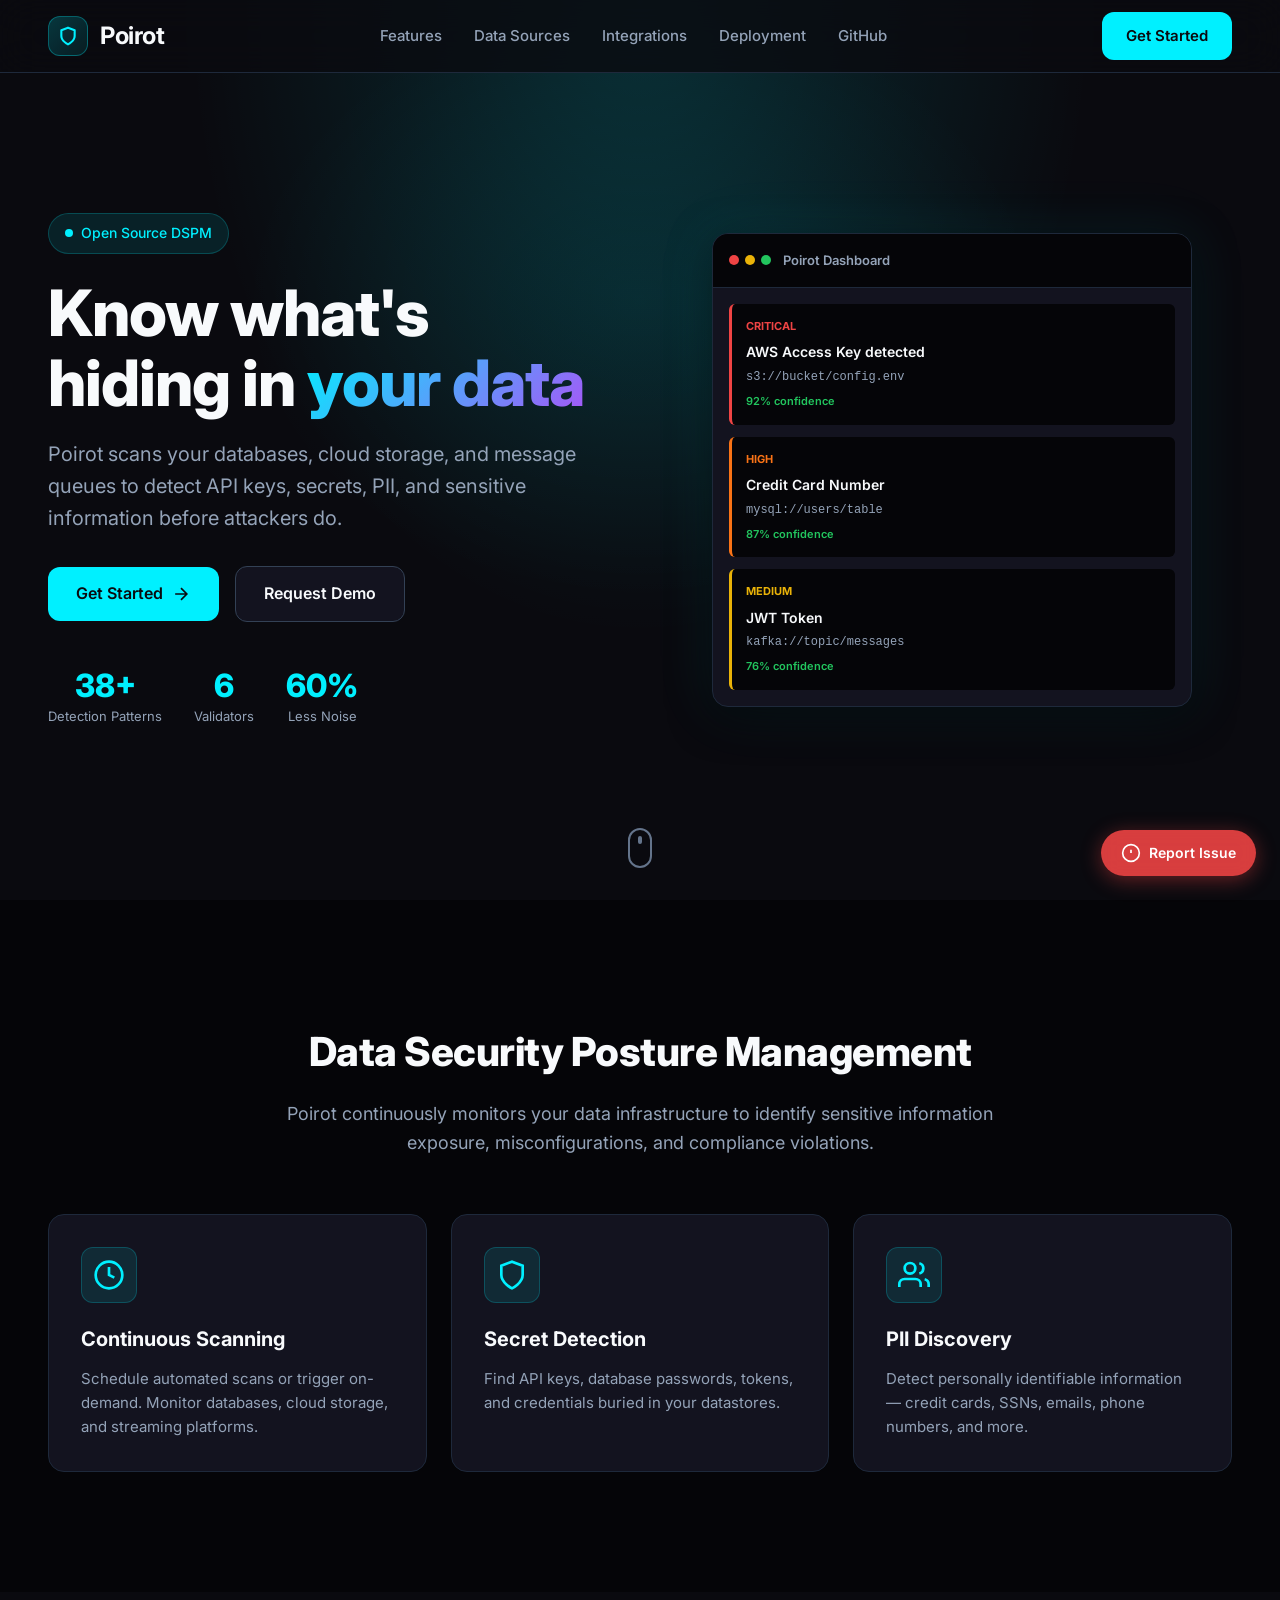
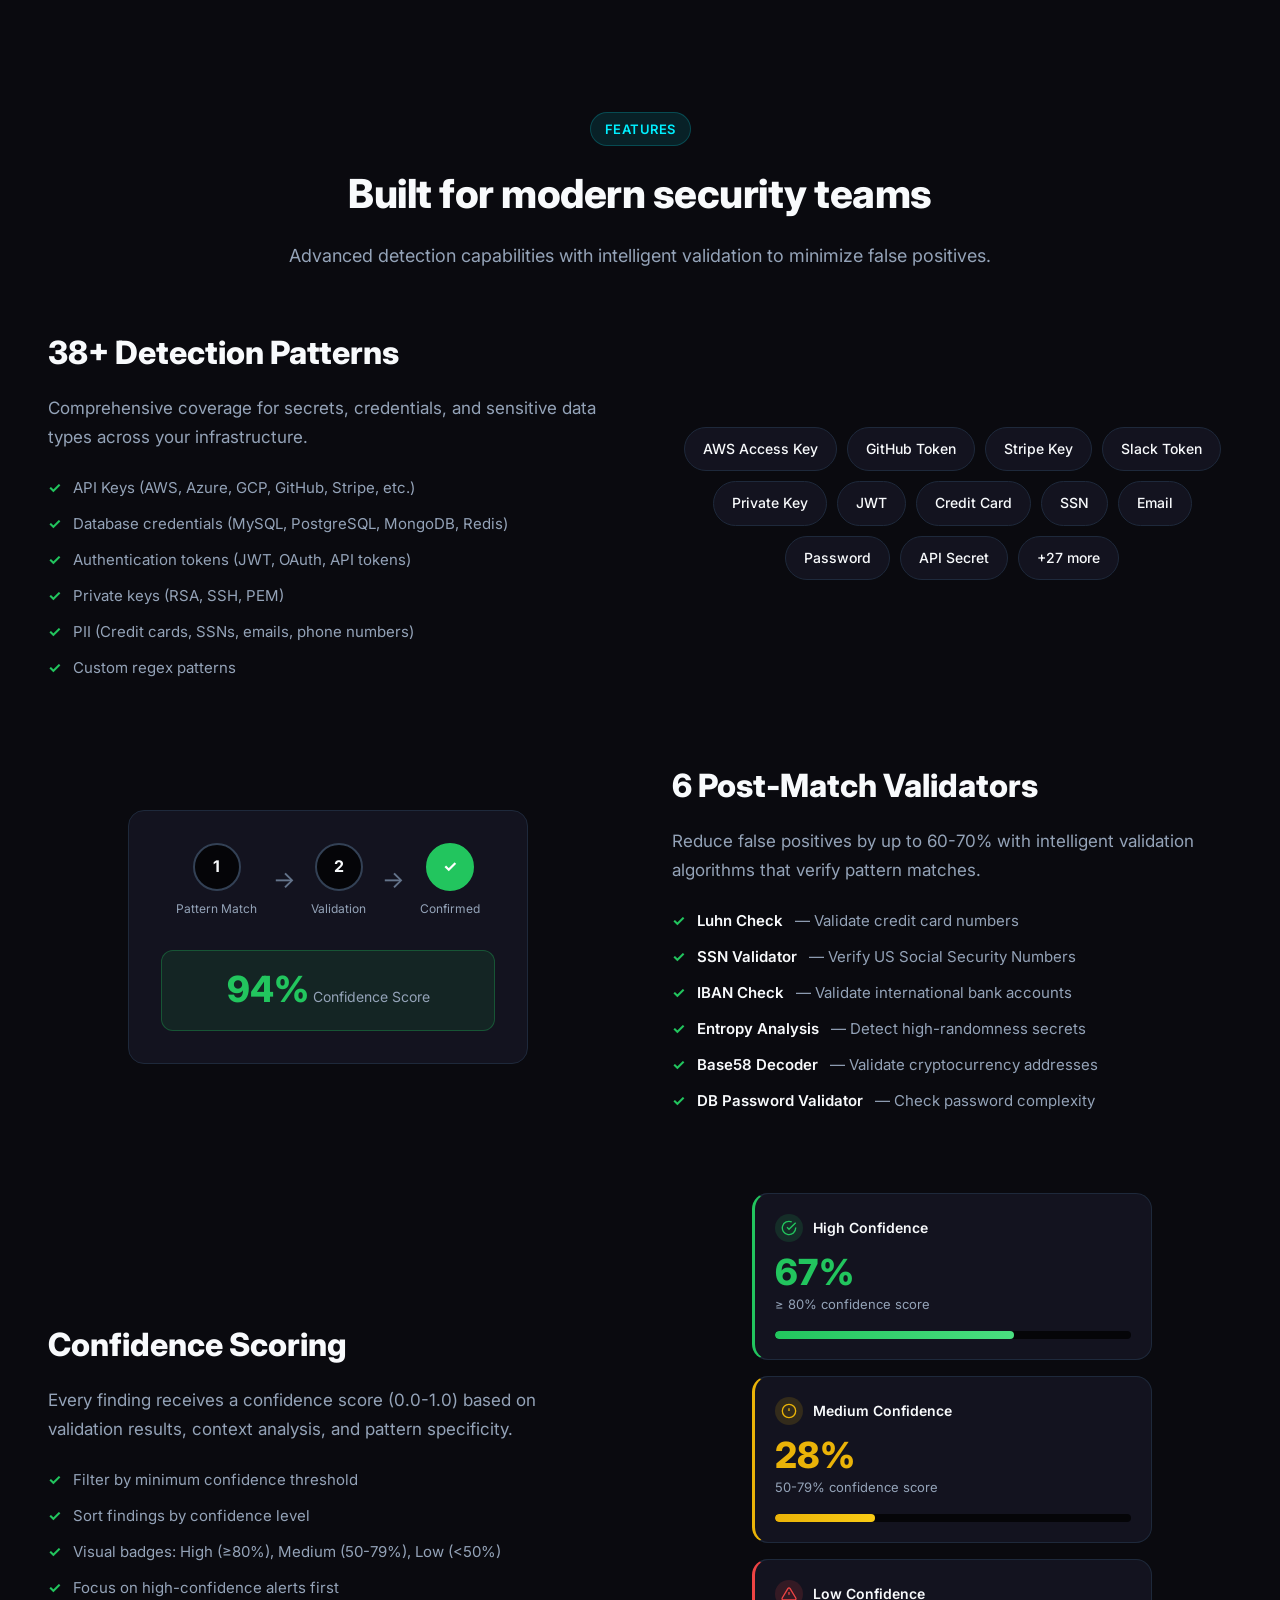
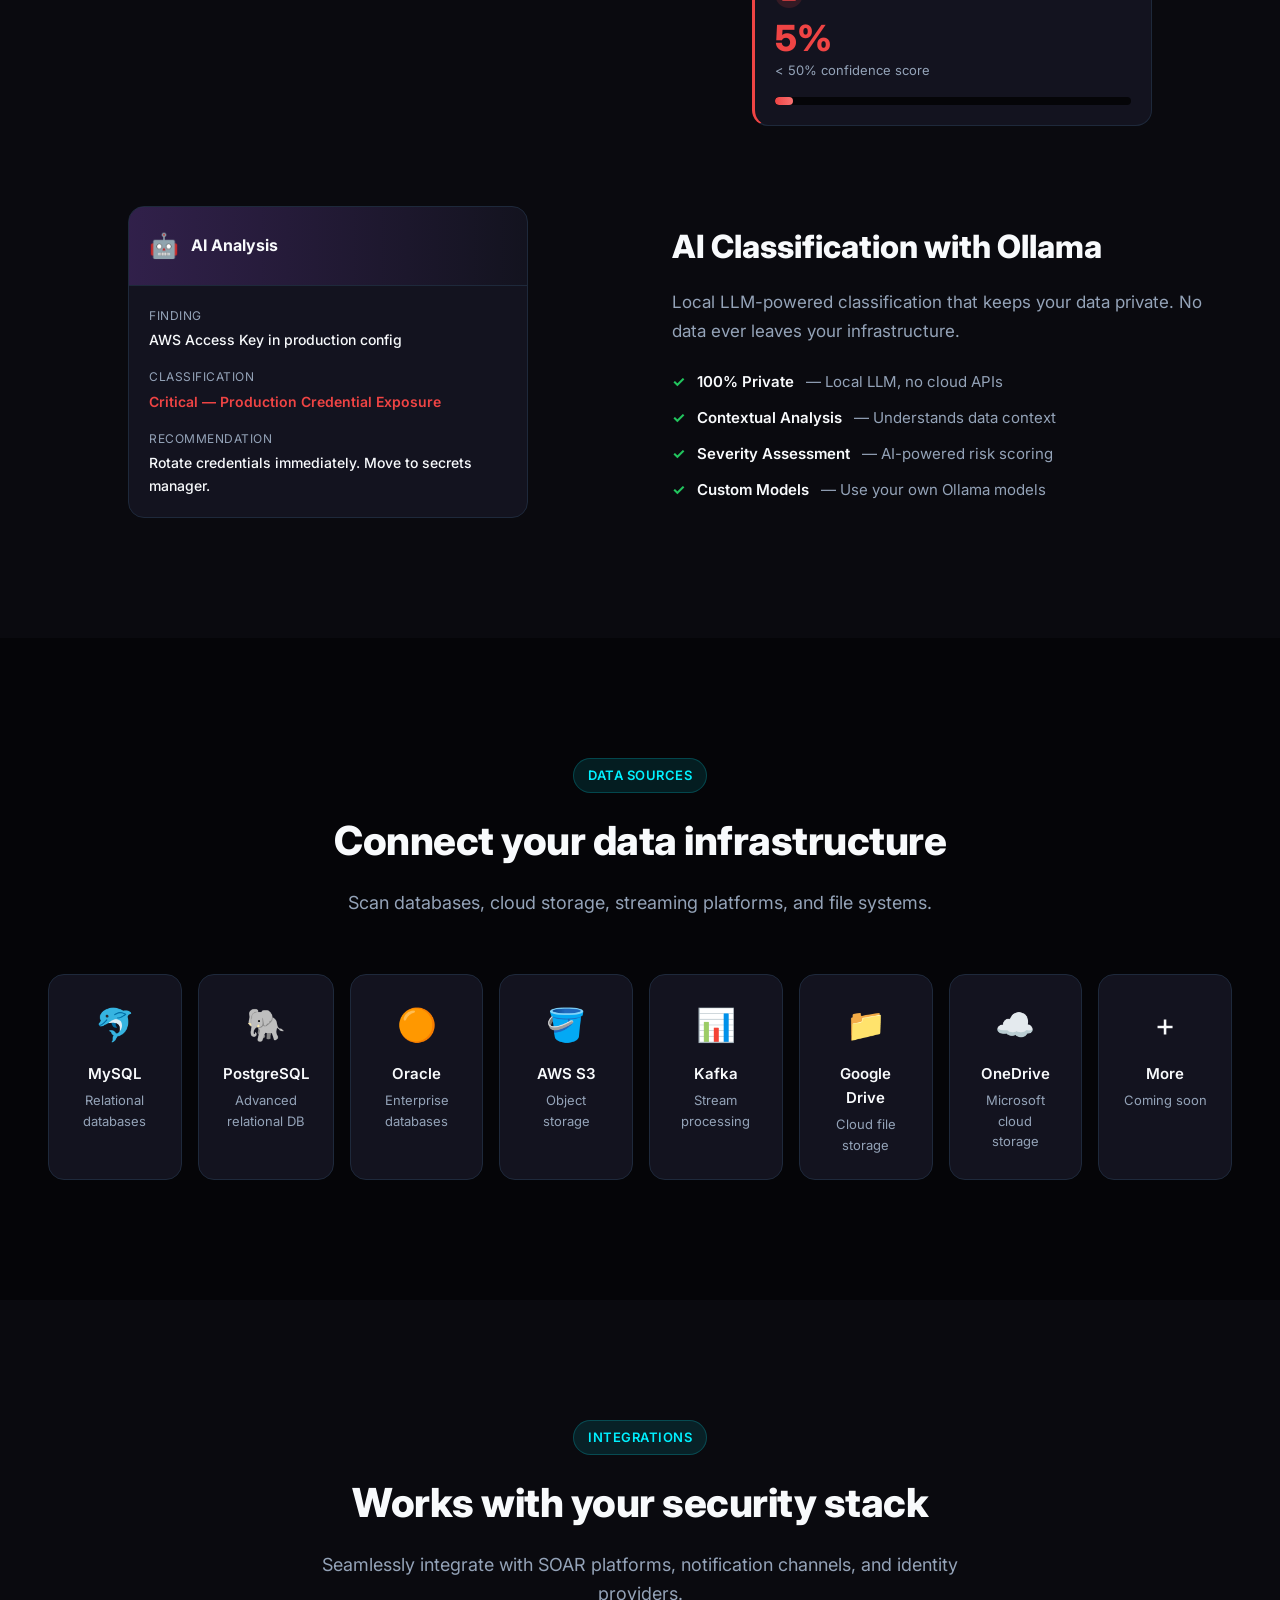
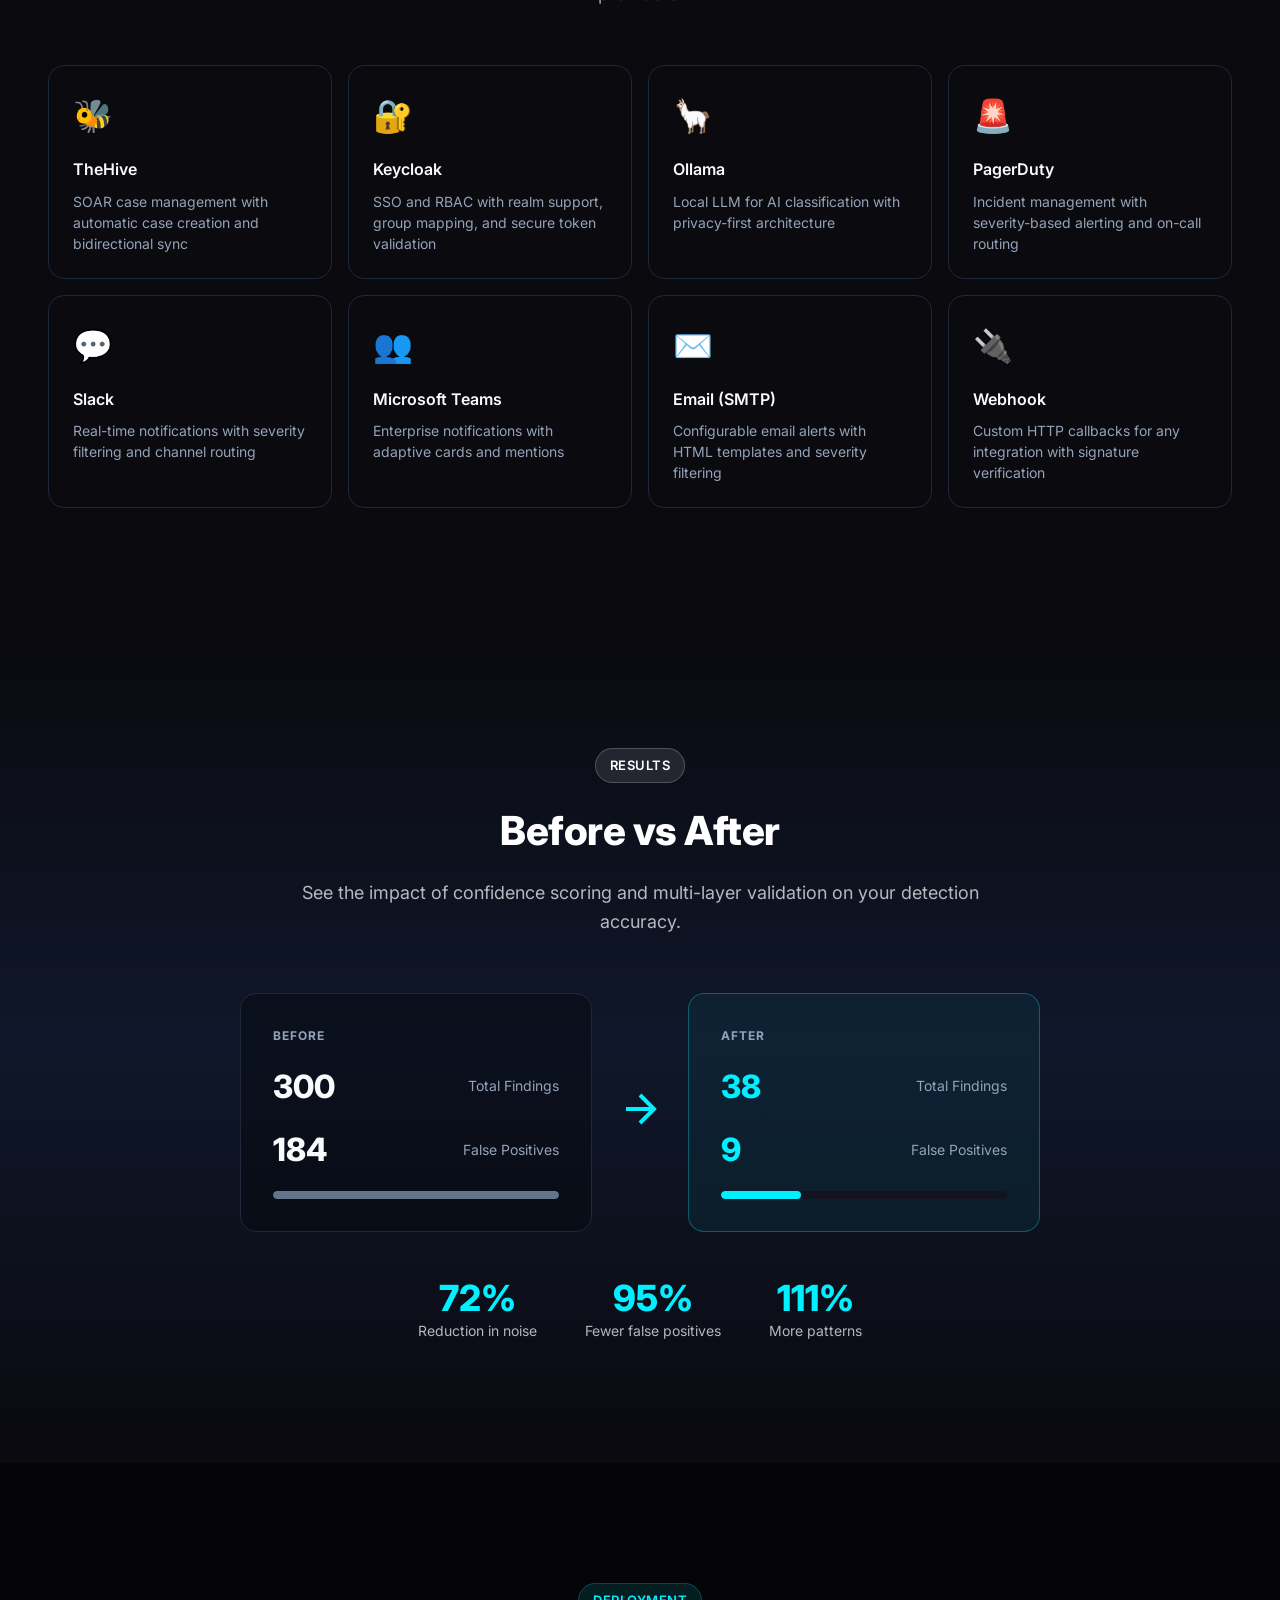
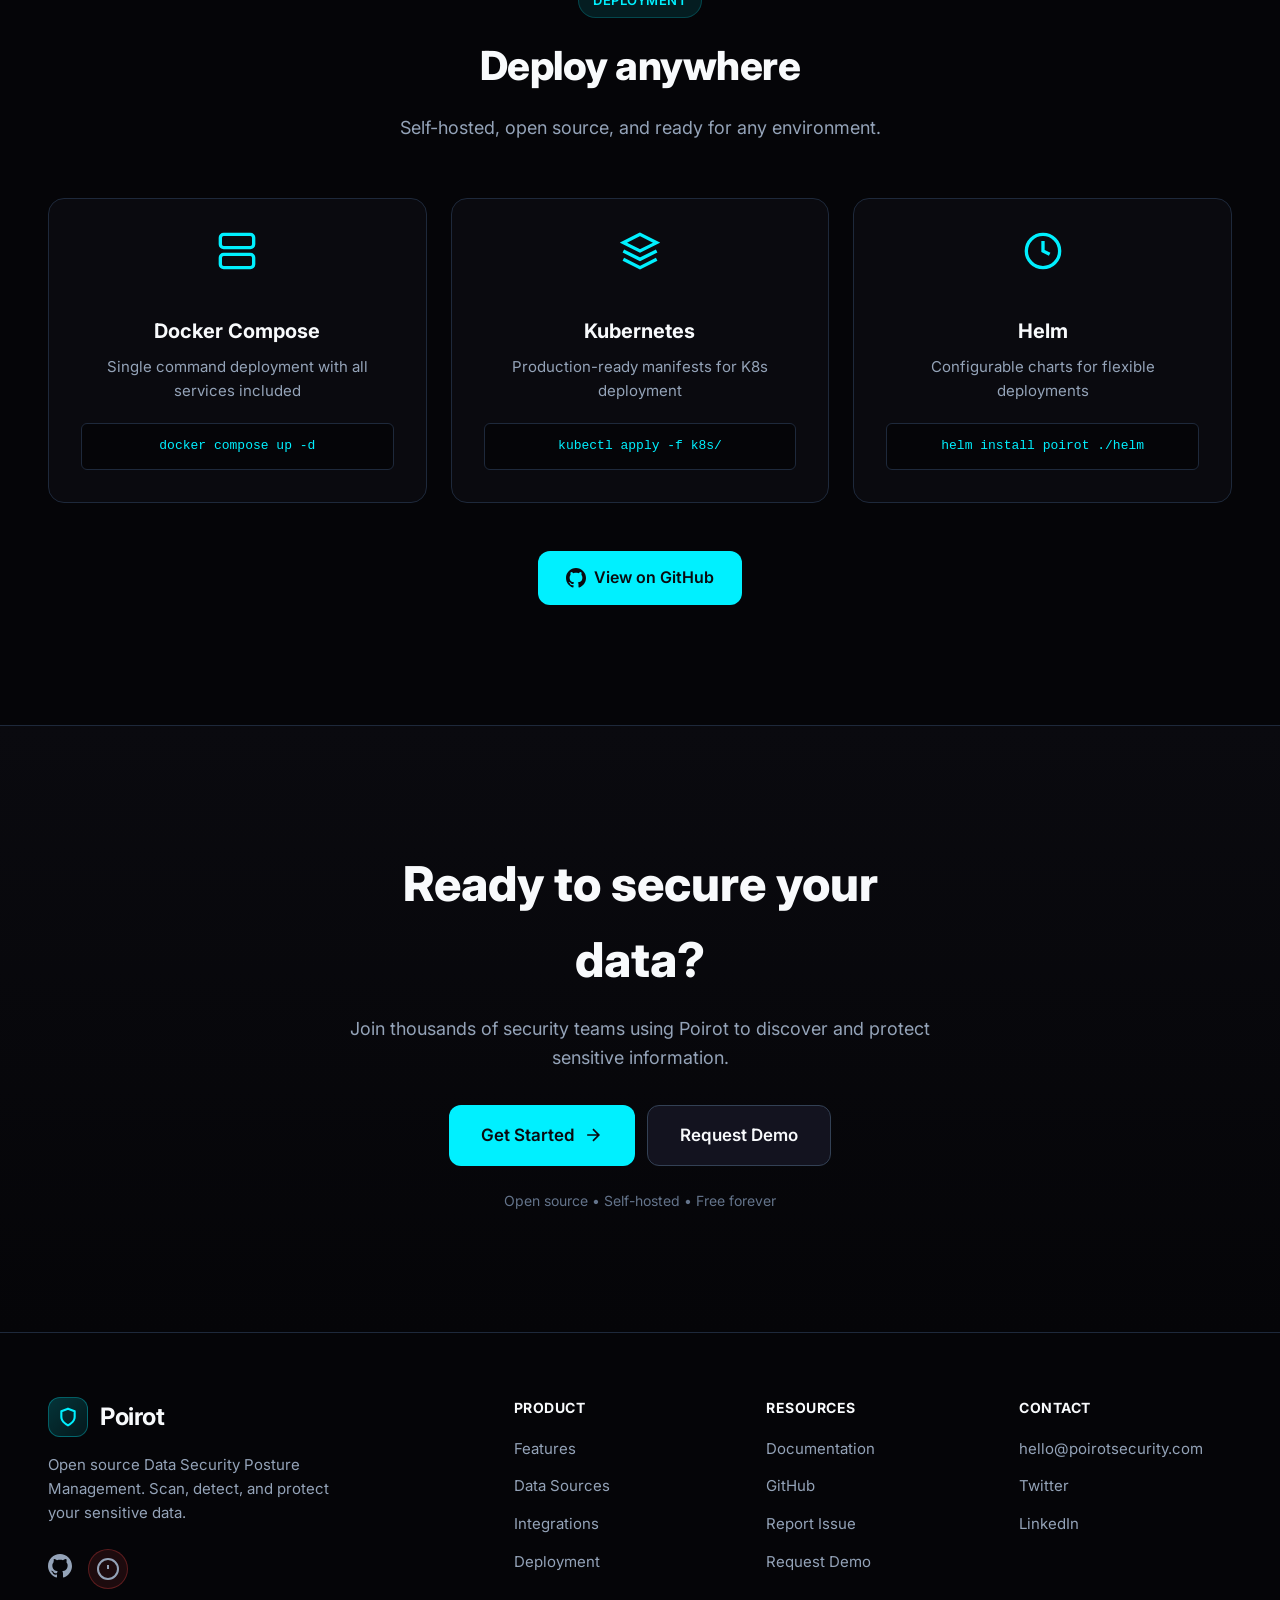
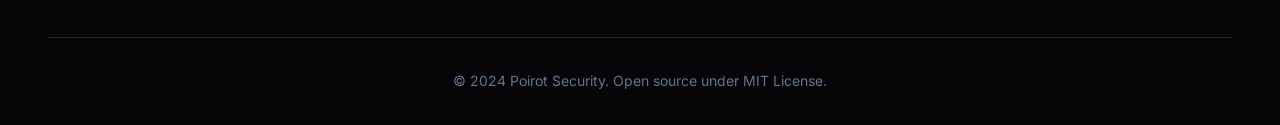
==== commit 5306fe5a: "fix: update landing page links — Get Started → poirot-public, Request Demo → mailto - All Get Starte" ====
--- a/landing/index.html
+++ b/landing/index.html
@@ -53,7 +53,7 @@
         <li><a href="#sources">Data Sources</a></li>
         <li><a href="#integrations">Integrations</a></li>
         <li><a href="#deployment">Deployment</a></li>
-        <li><a href="https://github.com/poirot-security/poirot" target="_blank" class="nav-github">GitHub</a></li>
+        <li><a href="https://github.com/safernandez666/poirot-public" target="_blank" class="nav-github">GitHub</a></li>
       </ul>
       <a href="#get-started" class="btn btn-primary nav-cta">Get Started</a>
     </div>
@@ -83,7 +83,7 @@
               <path d="M5 12h14M12 5l7 7-7 7"/>
             </svg>
           </a>
-          <a href="#demo" class="btn btn-secondary btn-lg">View Demo</a>
+          <a href="mailto:info@poirotsecurity.com" class="btn btn-secondary btn-lg">Request Demo</a>
         </div>
         <div class="hero-stats">
           <div class="stat">
@@ -592,7 +592,7 @@
         </div>
       </div>
       <div class="deploy-cta">
-        <a href="https://github.com/poirot-security/poirot" target="_blank" class="btn btn-primary btn-lg">
+        <a href="https://github.com/safernandez666/poirot-public" target="_blank" class="btn btn-primary btn-lg">
           <svg width="20" height="20" viewBox="0 0 24 24" fill="currentColor">
             <path d="M12 0c-6.626 0-12 5.373-12 12 0 5.302 3.438 9.8 8.207 11.387.599.111.793-.261.793-.577v-2.234c-3.338.726-4.033-1.416-4.033-1.416-.546-1.387-1.333-1.756-1.333-1.756-1.089-.745.083-.729.083-.729 1.205.084 1.839 1.237 1.839 1.237 1.07 1.834 2.807 1.304 3.492.997.107-.775.418-1.305.762-1.604-2.665-.305-5.467-1.334-5.467-5.931 0-1.311.469-2.381 1.236-3.221-.124-.303-.535-1.524.117-3.176 0 0 1.008-.322 3.301 1.23.957-.266 1.983-.399 3.003-.404 1.02.005 2.047.138 3.006.404 2.291-1.552 3.297-1.23 3.297-1.23.653 1.653.242 2.874.118 3.176.77.84 1.235 1.911 1.235 3.221 0 4.609-2.807 5.624-5.479 5.921.43.372.823 1.102.823 2.222v3.293c0 .319.192.694.801.576 4.765-1.589 8.199-6.086 8.199-11.386 0-6.627-5.373-12-12-12z"/>
           </svg>
@@ -611,13 +611,13 @@
           Join thousands of security teams using Poirot to discover and protect sensitive information.
         </p>
         <div class="cta-buttons">
-          <a href="https://github.com/poirot-security/poirot" target="_blank" class="btn btn-primary btn-xl">
+          <a href="https://github.com/safernandez666/poirot-public" target="_blank" class="btn btn-primary btn-xl">
             Get Started
             <svg width="20" height="20" viewBox="0 0 24 24" fill="none" stroke="currentColor" stroke-width="2">
               <path d="M5 12h14M12 5l7 7-7 7"/>
             </svg>
           </a>
-          <a href="#demo" class="btn btn-secondary btn-xl">Request Demo</a>
+          <a href="mailto:info@poirotsecurity.com" class="btn btn-secondary btn-xl">Request Demo</a>
         </div>
         <p class="cta-note">Open source • Self-hosted • Free forever</p>
       </div>
@@ -641,7 +641,7 @@
             Open source Data Security Posture Management. Scan, detect, and protect your sensitive data.
           </p>
           <div class="footer-social">
-            <a href="https://github.com/poirot-security/poirot" target="_blank" aria-label="GitHub">
+            <a href="https://github.com/safernandez666/poirot-public" target="_blank" aria-label="GitHub">
               <svg width="24" height="24" viewBox="0 0 24 24" fill="currentColor">
                 <path d="M12 0c-6.626 0-12 5.373-12 12 0 5.302 3.438 9.8 8.207 11.387.599.111.793-.261.793-.577v-2.234c-3.338.726-4.033-1.416-4.033-1.416-.546-1.387-1.333-1.756-1.333-1.756-1.089-.745.083-.729.083-.729 1.205.084 1.839 1.237 1.839 1.237 1.07 1.834 2.807 1.304 3.492.997.107-.775.418-1.305.762-1.604-2.665-.305-5.467-1.334-5.467-5.931 0-1.311.469-2.381 1.236-3.221-.124-.303.535-1.524.117-3.176 0 0 1.008-.322 3.301 1.23.957-.266 1.983-.399 3.003-.404 1.02.005 2.047.138 3.006.404 2.291-1.552 3.297-1.23 3.297-1.23.653 1.653.242 2.874.118 3.176.77.84 1.235 1.911 1.235 3.221 0 4.609-2.807 5.624-5.479 5.921.43.372.823 1.102.823 2.222v3.293c0 .319.192.694.801.576 4.765-1.589 8.199-6.086 8.199-11.386 0-6.627-5.373-12-12-12z"/>
               </svg>
@@ -668,9 +668,9 @@
           <h4>Resources</h4>
           <ul>
             <li><a href="https://docs.poirotsecurity.com" target="_blank">Documentation</a></li>
-            <li><a href="https://github.com/poirot-security/poirot" target="_blank">GitHub</a></li>
+            <li><a href="https://github.com/safernandez666/poirot-public" target="_blank">GitHub</a></li>
             <li><a href="https://github.com/safernandez666/poirot-public/issues" target="_blank">Report Issue</a></li>
-            <li><a href="#demo">Request Demo</a></li>
+            <li><a href="mailto:info@poirotsecurity.com">Request Demo</a></li>
           </ul>
         </div>
         <div class="footer-links">
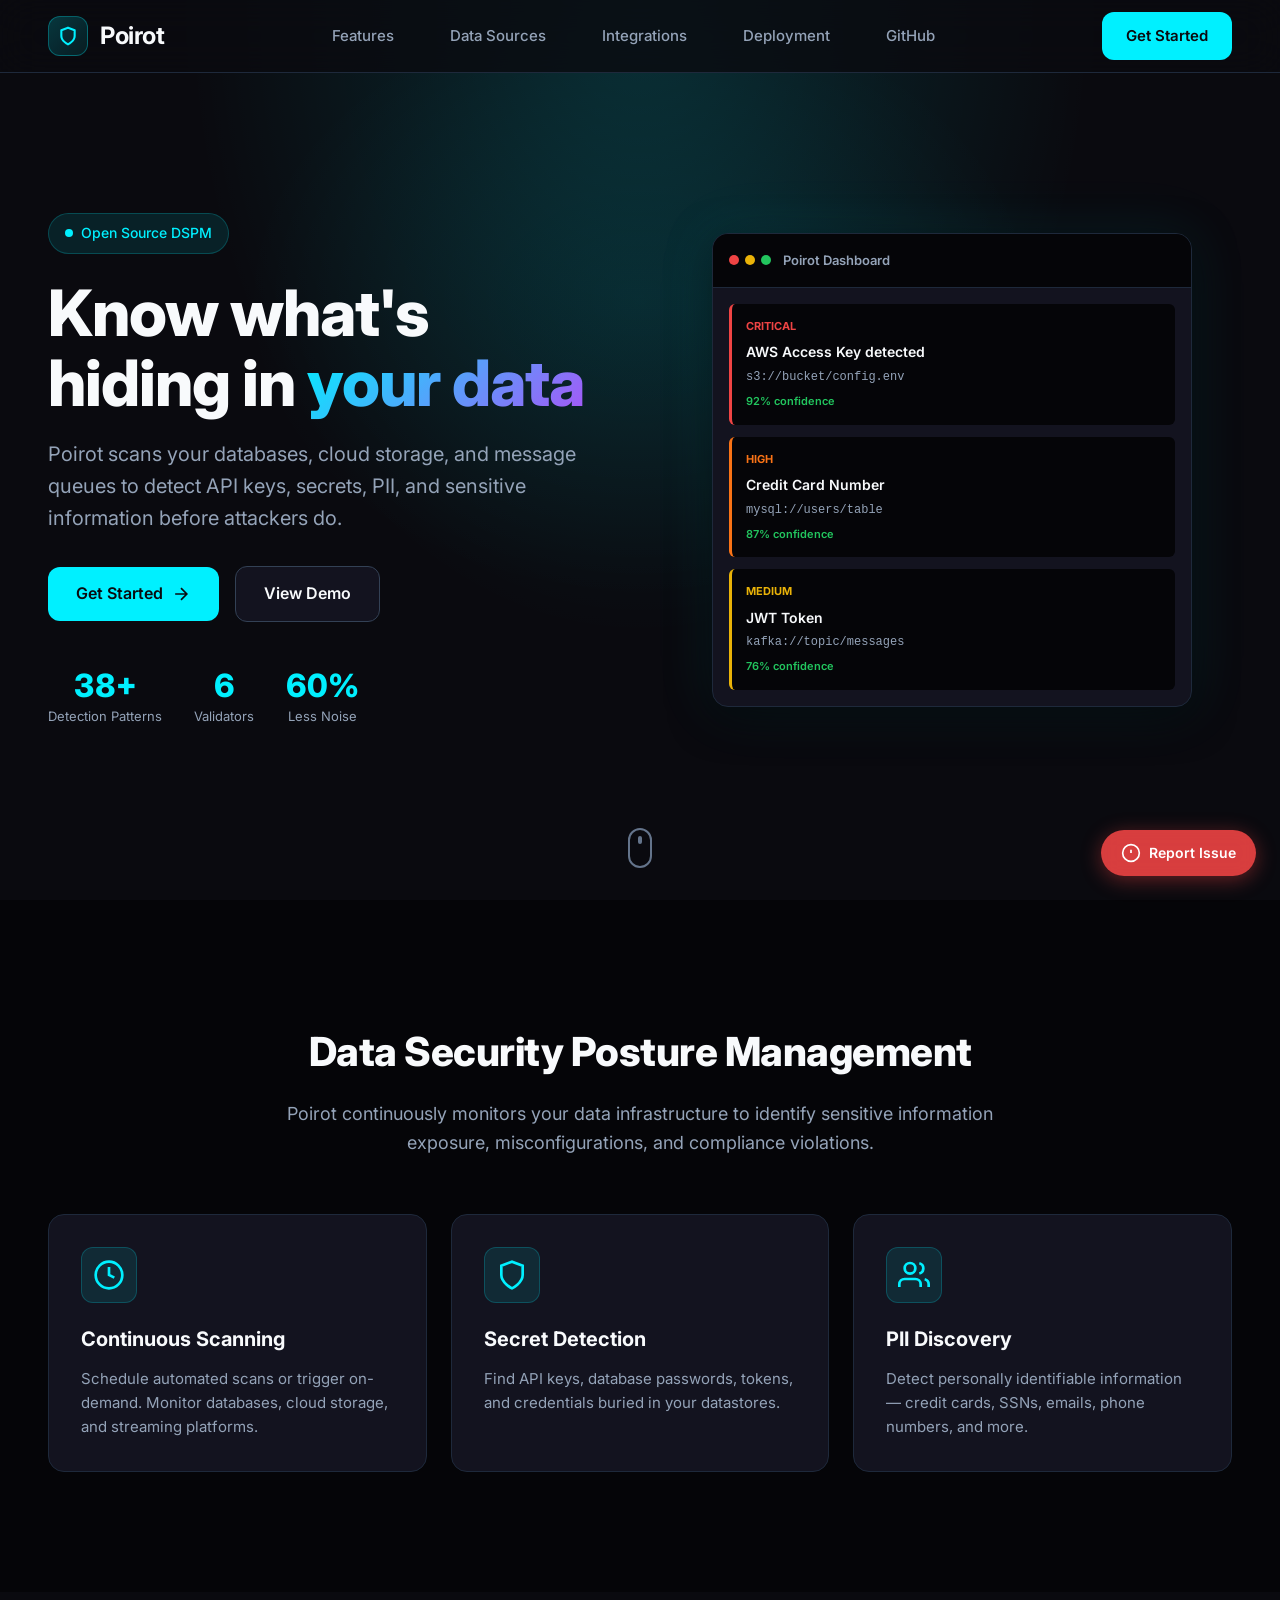
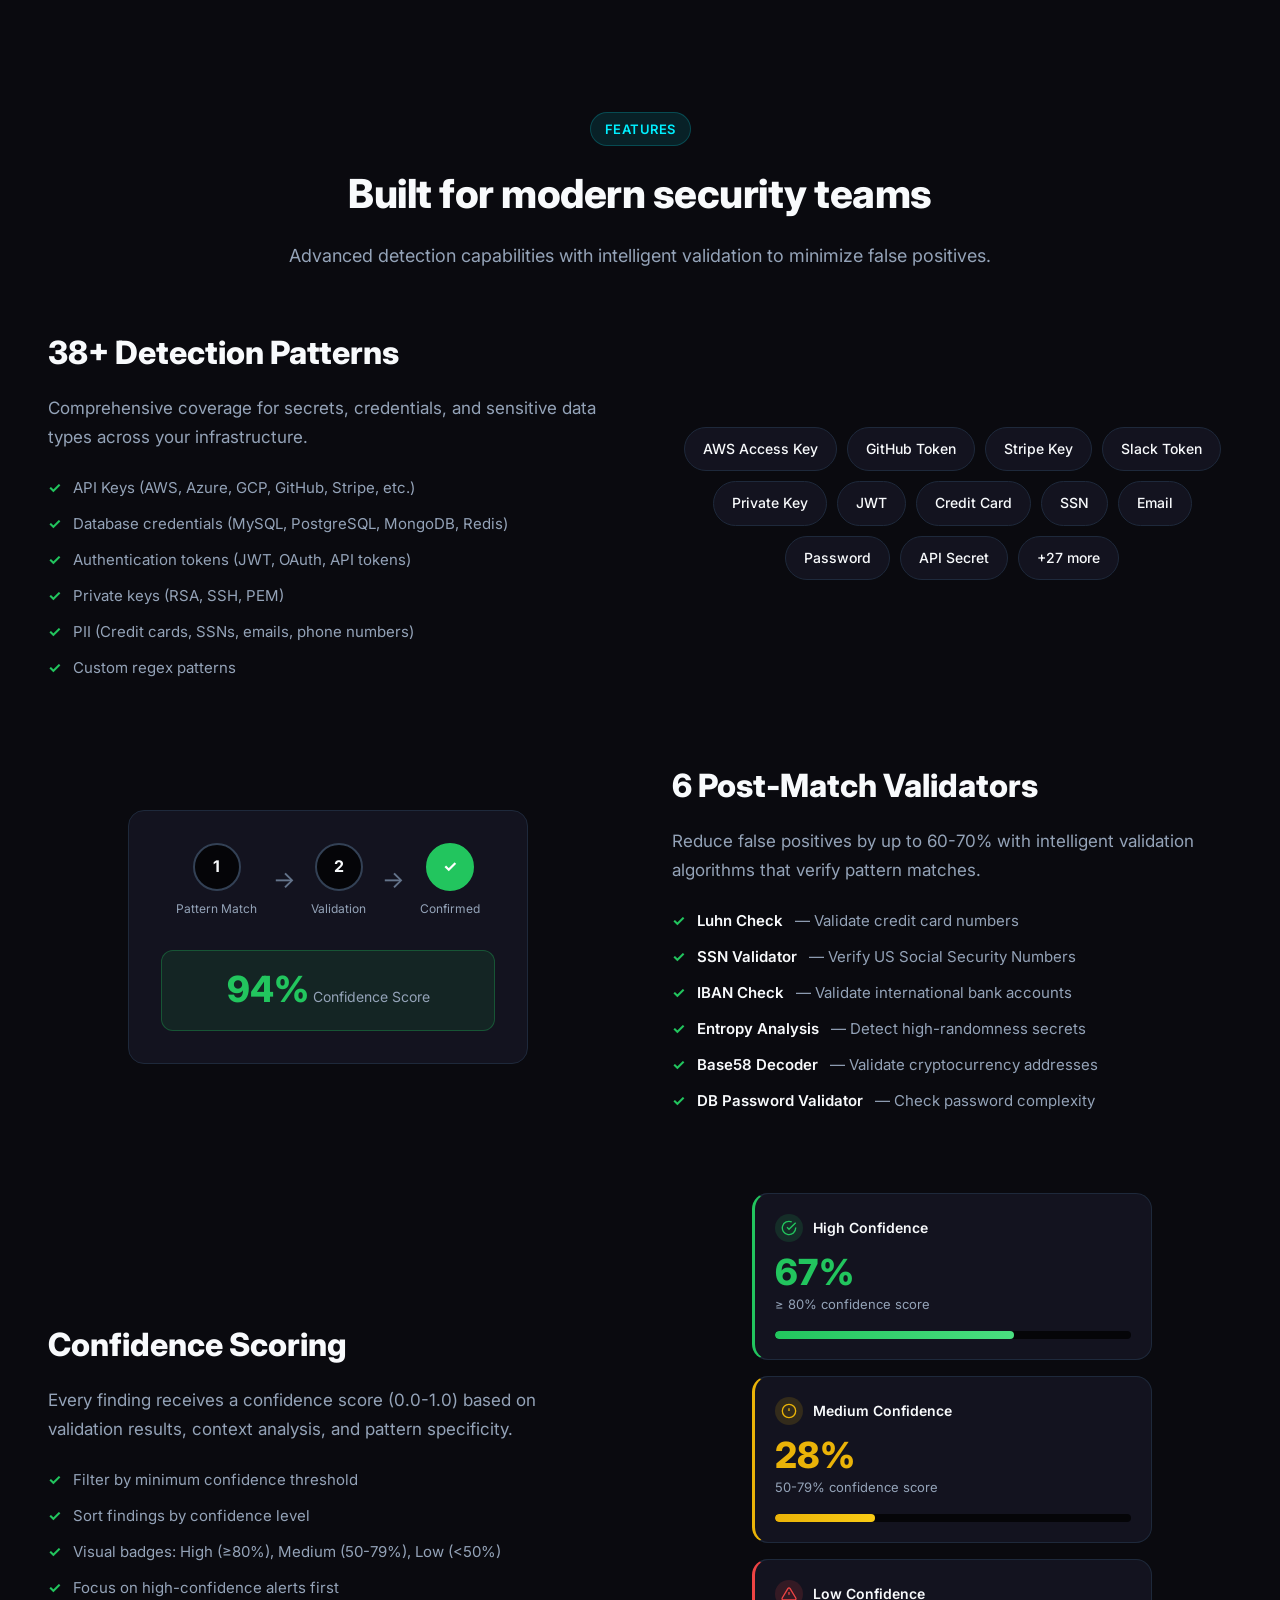
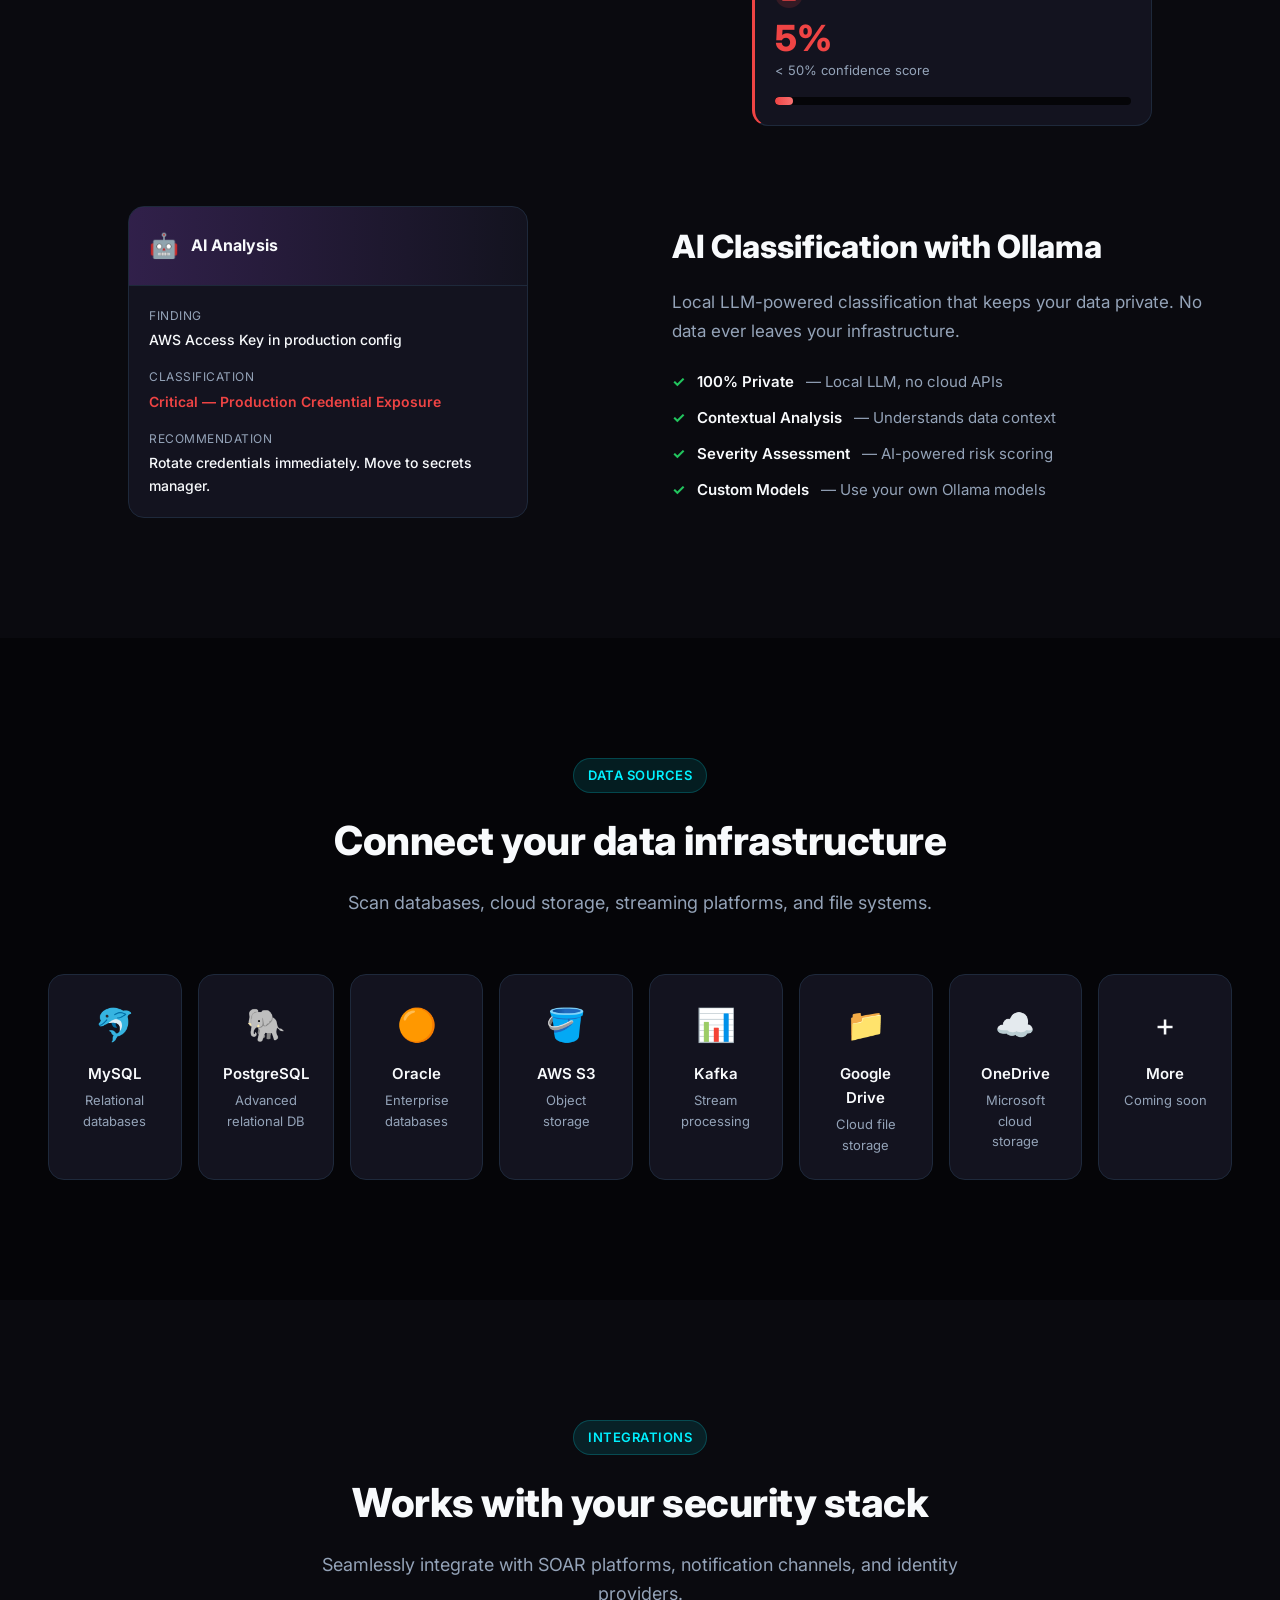
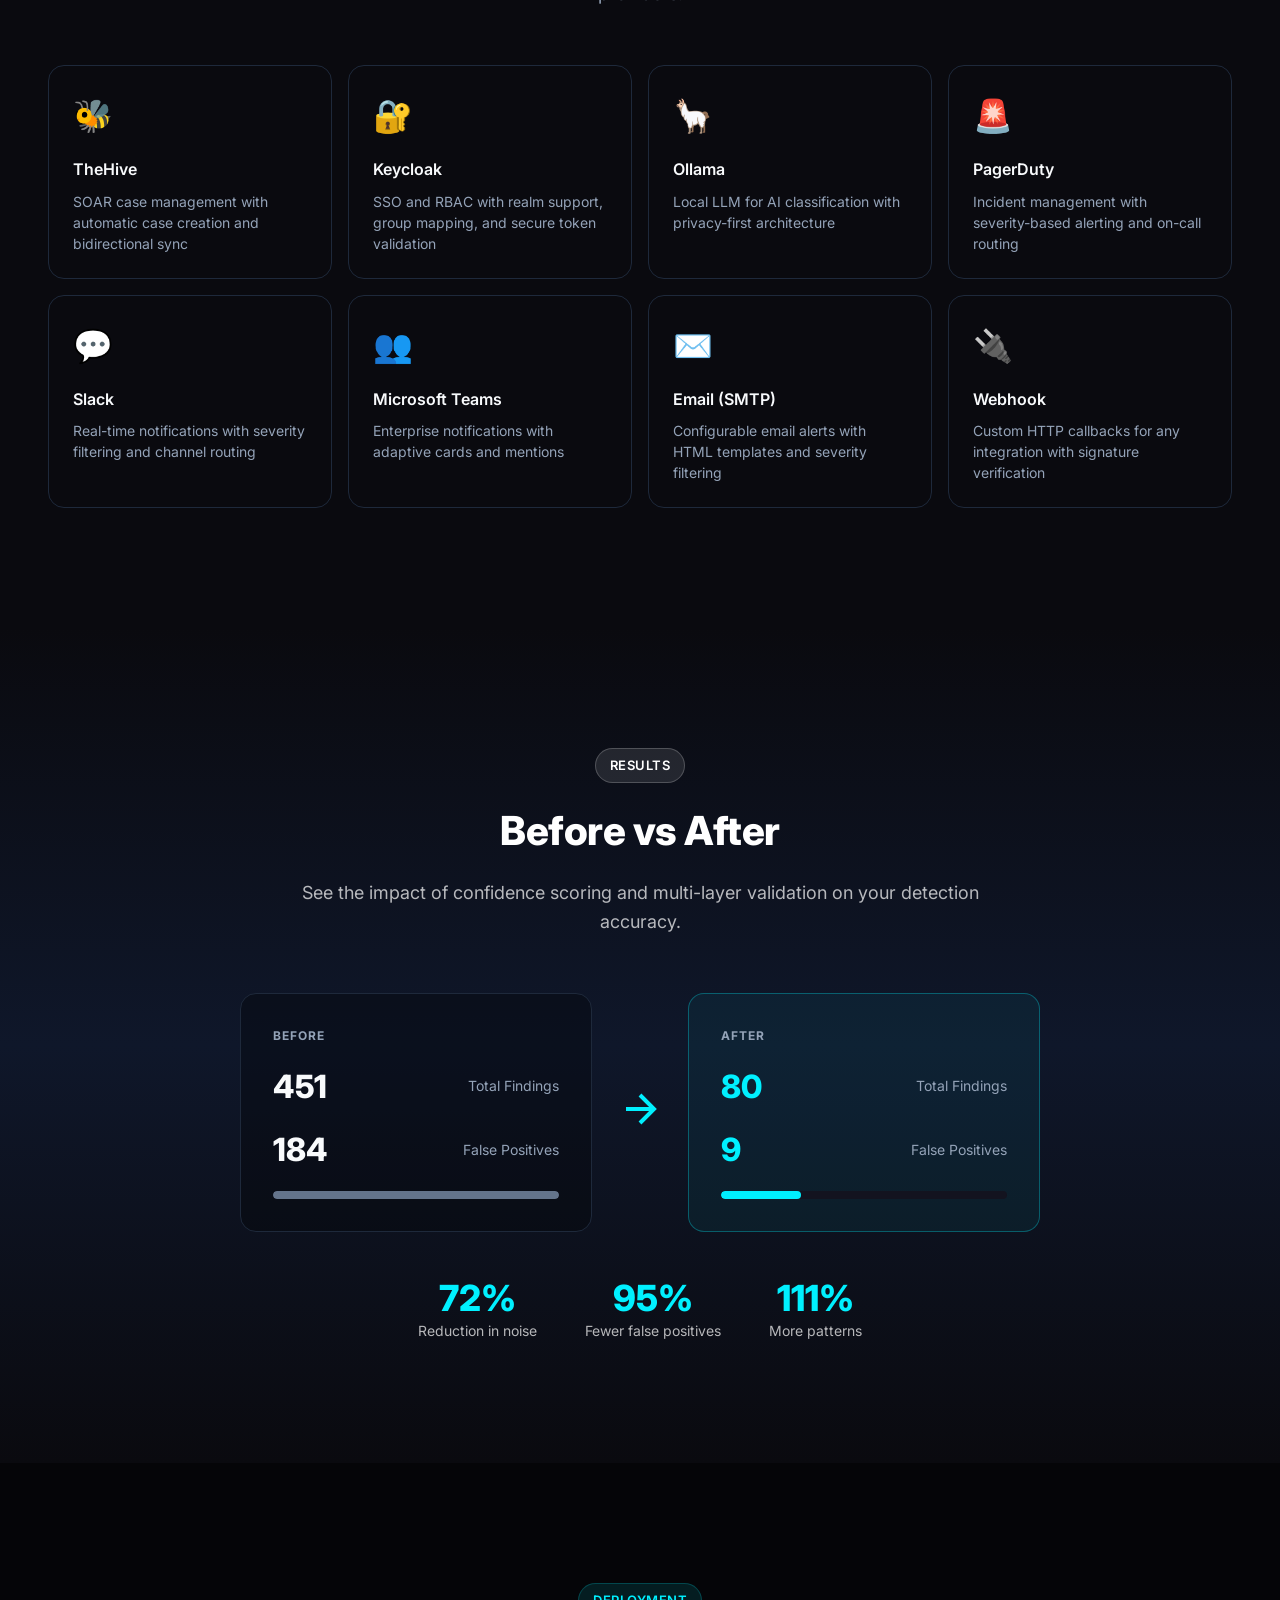
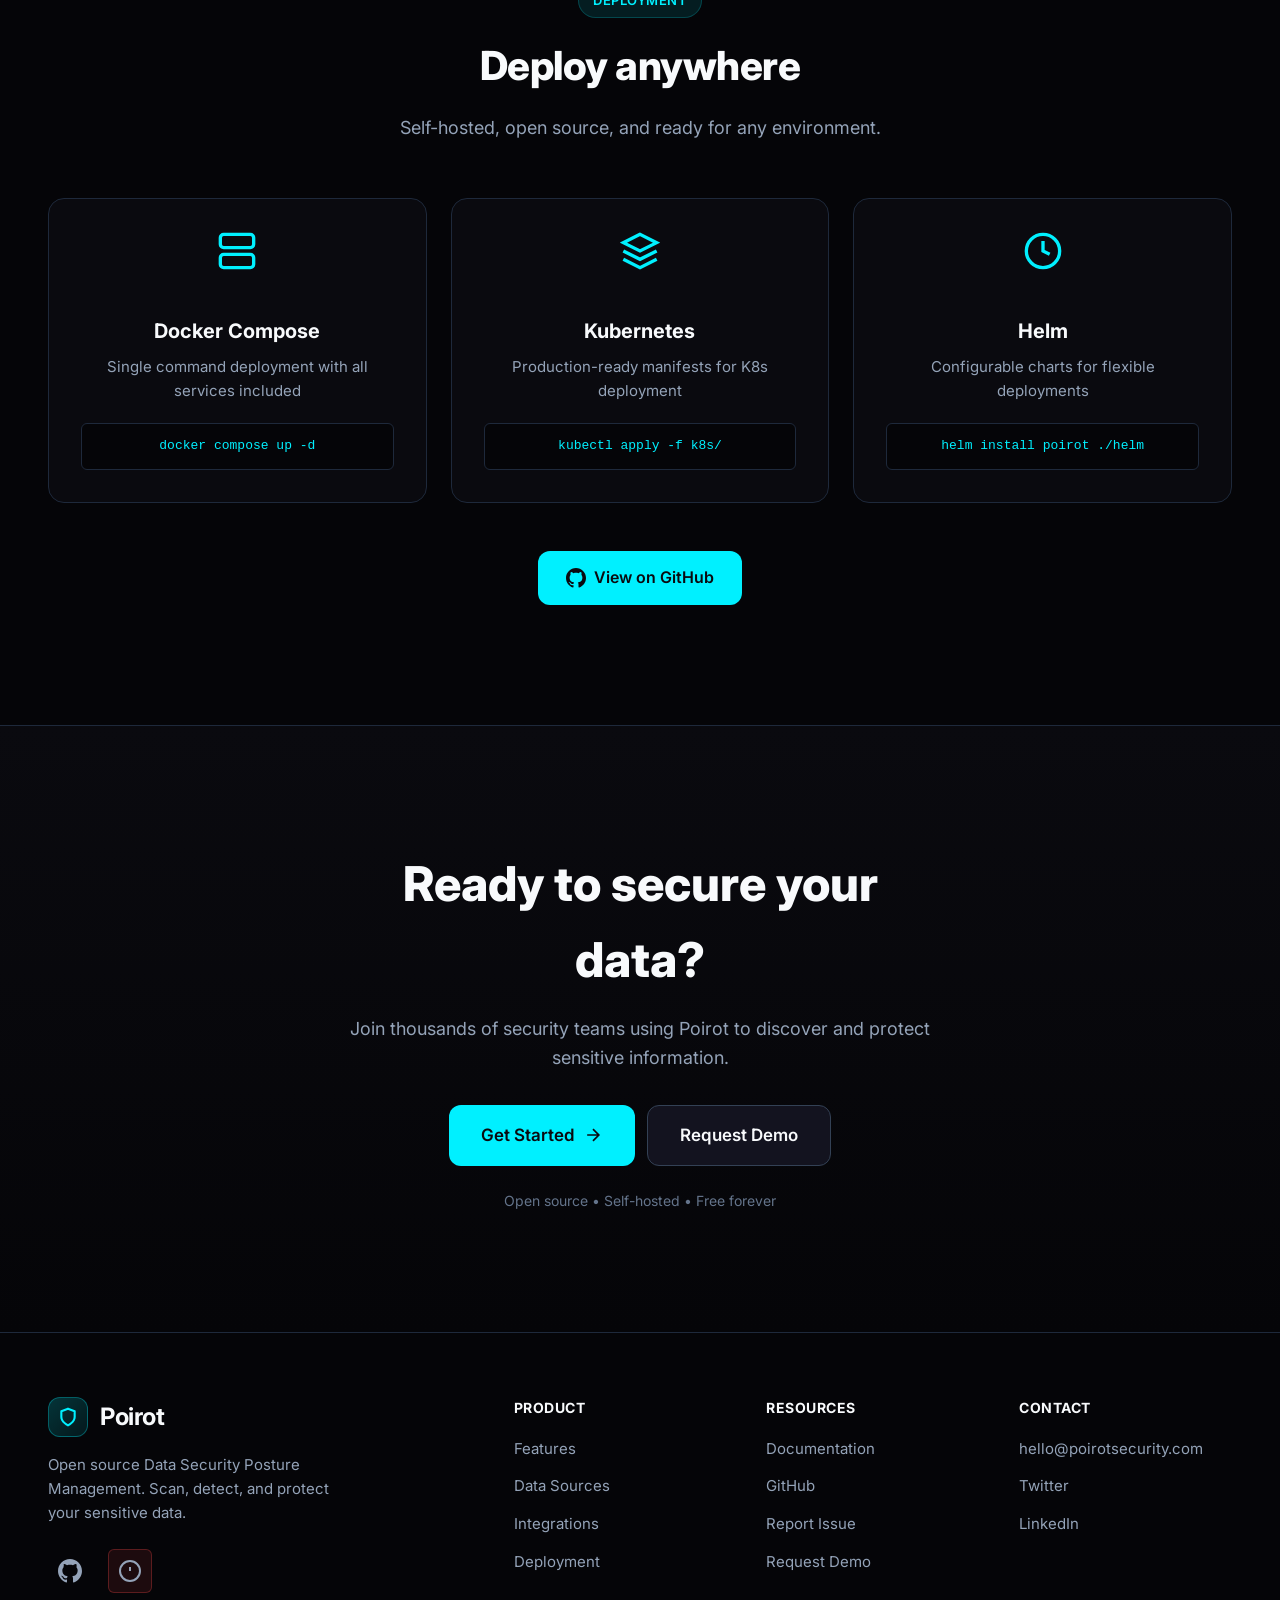
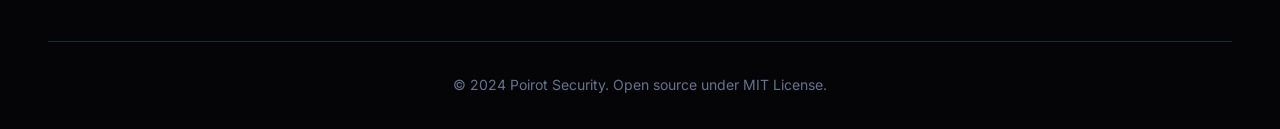
==== commit 2fe1604c: "feat: updated Helm chart + landing UX fixes + OpenRouter env vars Helm chart (helm/poirot/): - Fully" ====
--- a/landing/index.html
+++ b/landing/index.html
@@ -32,6 +32,8 @@
   <link rel="stylesheet" href="styles.css">
 </head>
 <body>
+  <!-- Skip Navigation Link -->
+  <a href="#main-content" class="skip-link">Skip to main content</a>
   <!-- Navigation -->
   <nav class="navbar">
     <div class="container nav-container">
@@ -43,22 +45,25 @@
         </div>
         <span class="logo-text">Poirot</span>
       </a>
-      <button class="nav-toggle" aria-label="Toggle navigation">
+      <button class="nav-toggle" aria-label="Toggle navigation" aria-expanded="false" aria-controls="nav-menu">
         <span></span>
         <span></span>
         <span></span>
       </button>
-      <ul class="nav-menu">
+      <ul class="nav-menu" id="nav-menu">
         <li><a href="#features">Features</a></li>
         <li><a href="#sources">Data Sources</a></li>
         <li><a href="#integrations">Integrations</a></li>
         <li><a href="#deployment">Deployment</a></li>
-        <li><a href="https://github.com/safernandez666/poirot-public" target="_blank" class="nav-github">GitHub</a></li>
+        <li><a href="https://github.com/poirot-security/poirot" target="_blank" class="nav-github">GitHub</a></li>
       </ul>
       <a href="#get-started" class="btn btn-primary nav-cta">Get Started</a>
     </div>
   </nav>
 
+  <!-- Main Content -->
+  <main id="main-content">
+  
   <!-- Hero Section -->
   <section class="hero">
     <div class="hero-bg"></div>
@@ -77,13 +82,13 @@
           secrets, PII, and sensitive information before attackers do.
         </p>
         <div class="hero-cta">
-          <a href="#get-started" class="btn btn-primary btn-lg">
+          <a href="#get-started" class="btn btn-primary btn-lg" aria-label="Get Started with Poirot">
             Get Started
-            <svg width="20" height="20" viewBox="0 0 24 24" fill="none" stroke="currentColor" stroke-width="2">
+            <svg width="20" height="20" viewBox="0 0 24 24" fill="none" stroke="currentColor" stroke-width="2" aria-hidden="true">
               <path d="M5 12h14M12 5l7 7-7 7"/>
             </svg>
           </a>
-          <a href="mailto:info@poirotsecurity.com" class="btn btn-secondary btn-lg">Request Demo</a>
+          <a href="https://github.com/safernandez666/poirot-public" target="_blank" class="btn btn-secondary btn-lg" aria-label="View Demo on GitHub (opens in new tab)">View Demo</a>
         </div>
         <div class="hero-stats">
           <div class="stat">
@@ -592,7 +597,7 @@
         </div>
       </div>
       <div class="deploy-cta">
-        <a href="https://github.com/safernandez666/poirot-public" target="_blank" class="btn btn-primary btn-lg">
+        <a href="https://github.com/poirot-security/poirot" target="_blank" class="btn btn-primary btn-lg">
           <svg width="20" height="20" viewBox="0 0 24 24" fill="currentColor">
             <path d="M12 0c-6.626 0-12 5.373-12 12 0 5.302 3.438 9.8 8.207 11.387.599.111.793-.261.793-.577v-2.234c-3.338.726-4.033-1.416-4.033-1.416-.546-1.387-1.333-1.756-1.333-1.756-1.089-.745.083-.729.083-.729 1.205.084 1.839 1.237 1.839 1.237 1.07 1.834 2.807 1.304 3.492.997.107-.775.418-1.305.762-1.604-2.665-.305-5.467-1.334-5.467-5.931 0-1.311.469-2.381 1.236-3.221-.124-.303-.535-1.524.117-3.176 0 0 1.008-.322 3.301 1.23.957-.266 1.983-.399 3.003-.404 1.02.005 2.047.138 3.006.404 2.291-1.552 3.297-1.23 3.297-1.23.653 1.653.242 2.874.118 3.176.77.84 1.235 1.911 1.235 3.221 0 4.609-2.807 5.624-5.479 5.921.43.372.823 1.102.823 2.222v3.293c0 .319.192.694.801.576 4.765-1.589 8.199-6.086 8.199-11.386 0-6.627-5.373-12-12-12z"/>
           </svg>
@@ -611,13 +616,13 @@
           Join thousands of security teams using Poirot to discover and protect sensitive information.
         </p>
         <div class="cta-buttons">
-          <a href="https://github.com/safernandez666/poirot-public" target="_blank" class="btn btn-primary btn-xl">
+          <a href="https://github.com/poirot-security/poirot" target="_blank" class="btn btn-primary btn-xl">
             Get Started
             <svg width="20" height="20" viewBox="0 0 24 24" fill="none" stroke="currentColor" stroke-width="2">
               <path d="M5 12h14M12 5l7 7-7 7"/>
             </svg>
           </a>
-          <a href="mailto:info@poirotsecurity.com" class="btn btn-secondary btn-xl">Request Demo</a>
+          <a href="#demo" class="btn btn-secondary btn-xl">Request Demo</a>
         </div>
         <p class="cta-note">Open source • Self-hosted • Free forever</p>
       </div>
@@ -641,7 +646,7 @@
             Open source Data Security Posture Management. Scan, detect, and protect your sensitive data.
           </p>
           <div class="footer-social">
-            <a href="https://github.com/safernandez666/poirot-public" target="_blank" aria-label="GitHub">
+            <a href="https://github.com/poirot-security/poirot" target="_blank" aria-label="GitHub">
               <svg width="24" height="24" viewBox="0 0 24 24" fill="currentColor">
                 <path d="M12 0c-6.626 0-12 5.373-12 12 0 5.302 3.438 9.8 8.207 11.387.599.111.793-.261.793-.577v-2.234c-3.338.726-4.033-1.416-4.033-1.416-.546-1.387-1.333-1.756-1.333-1.756-1.089-.745.083-.729.083-.729 1.205.084 1.839 1.237 1.839 1.237 1.07 1.834 2.807 1.304 3.492.997.107-.775.418-1.305.762-1.604-2.665-.305-5.467-1.334-5.467-5.931 0-1.311.469-2.381 1.236-3.221-.124-.303.535-1.524.117-3.176 0 0 1.008-.322 3.301 1.23.957-.266 1.983-.399 3.003-.404 1.02.005 2.047.138 3.006.404 2.291-1.552 3.297-1.23 3.297-1.23.653 1.653.242 2.874.118 3.176.77.84 1.235 1.911 1.235 3.221 0 4.609-2.807 5.624-5.479 5.921.43.372.823 1.102.823 2.222v3.293c0 .319.192.694.801.576 4.765-1.589 8.199-6.086 8.199-11.386 0-6.627-5.373-12-12-12z"/>
               </svg>
@@ -668,9 +673,9 @@
           <h4>Resources</h4>
           <ul>
             <li><a href="https://docs.poirotsecurity.com" target="_blank">Documentation</a></li>
-            <li><a href="https://github.com/safernandez666/poirot-public" target="_blank">GitHub</a></li>
+            <li><a href="https://github.com/poirot-security/poirot" target="_blank">GitHub</a></li>
             <li><a href="https://github.com/safernandez666/poirot-public/issues" target="_blank">Report Issue</a></li>
-            <li><a href="mailto:info@poirotsecurity.com">Request Demo</a></li>
+            <li><a href="#demo">Request Demo</a></li>
           </ul>
         </div>
         <div class="footer-links">
@@ -698,6 +703,8 @@
     <span>Report Issue</span>
   </a>
 
+  </main>
+  
   <script src="script.js"></script>
 </body>
 </html>
--- a/landing/styles.css
+++ b/landing/styles.css
@@ -76,6 +76,33 @@
 img {
   max-width: 100%;
   height: auto;
+}
+
+/* Skip Link */
+.skip-link {
+  position: absolute;
+  top: -100%;
+  left: 50%;
+  transform: translateX(-50%);
+  padding: 12px 24px;
+  background: var(--color-primary);
+  color: var(--color-bg);
+  font-weight: 600;
+  font-size: 14px;
+  border-radius: 0 0 var(--radius-md) var(--radius-md);
+  z-index: 9999;
+  transition: top 0.3s ease;
+  text-decoration: none;
+}
+
+.skip-link:focus {
+  top: 0;
+  outline: none;
+}
+
+.skip-link:focus-visible {
+  outline: 3px solid #fff;
+  outline-offset: 2px;
 }
 
 /* Container */
@@ -155,6 +182,13 @@
   font-weight: 500;
   color: var(--color-text-muted);
   transition: color var(--transition-fast);
+  padding: 8px 12px;
+  border-radius: var(--radius-sm);
+}
+
+.nav-menu a:focus-visible {
+  outline: 2px solid var(--color-primary);
+  outline-offset: 2px;
 }
 
 .nav-menu a:hover {
@@ -178,7 +212,17 @@
   background: none;
   border: none;
   cursor: pointer;
-  padding: 8px;
+  padding: 12px;
+  min-width: 44px;
+  min-height: 44px;
+  align-items: center;
+  justify-content: center;
+}
+
+.nav-toggle:focus-visible {
+  outline: 2px solid var(--color-primary);
+  outline-offset: 2px;
+  border-radius: var(--radius-sm);
 }
 
 .nav-toggle span {
@@ -224,6 +268,11 @@
   white-space: nowrap;
 }
 
+.btn:focus-visible {
+  outline: 2px solid var(--color-primary);
+  outline-offset: 3px;
+}
+
 .btn-primary {
   background: var(--color-primary);
   color: var(--color-bg);
@@ -374,6 +423,7 @@
   font-weight: 800;
   color: var(--color-primary);
   line-height: 1;
+  font-variant-numeric: tabular-nums;
 }
 
 .stat-label {
@@ -670,6 +720,12 @@
   transform: translateY(-4px);
 }
 
+.feature-card:focus-visible {
+  outline: 2px solid var(--color-primary);
+  outline-offset: 3px;
+  border-radius: var(--radius-lg);
+}
+
 .feature-icon {
   width: 56px;
   height: 56px;
@@ -796,6 +852,12 @@
   color: var(--color-primary);
 }
 
+.pattern-tag:focus-visible {
+  outline: 2px solid var(--color-primary);
+  outline-offset: 2px;
+  border-radius: 100px;
+}
+
 /* Validator Visual */
 .validator-visual {
   background: var(--color-bg-card);
@@ -1084,6 +1146,12 @@
   transform: translateY(-4px);
 }
 
+.source-card:focus-visible {
+  outline: 2px solid var(--color-primary);
+  outline-offset: 3px;
+  border-radius: var(--radius-lg);
+}
+
 .source-icon {
   font-size: 32px;
   margin-bottom: 12px;
@@ -1133,6 +1201,12 @@
 .integration-card:hover {
   background: var(--color-bg-card);
   border-color: var(--color-border-light);
+}
+
+.integration-card:focus-visible {
+  outline: 2px solid var(--color-primary);
+  outline-offset: 3px;
+  border-radius: var(--radius-lg);
 }
 
 .integration-icon {
@@ -1298,6 +1372,12 @@
 .deploy-card:hover {
   border-color: var(--color-primary);
   background: var(--color-bg-card);
+}
+
+.deploy-card:focus-visible {
+  outline: 2px solid var(--color-primary);
+  outline-offset: 3px;
+  border-radius: var(--radius-lg);
 }
 
 .deploy-icon {
@@ -1432,6 +1512,17 @@
 .footer-social a {
   color: var(--color-text-muted);
   transition: color var(--transition-fast);
+  min-width: 44px;
+  min-height: 44px;
+  display: flex;
+  align-items: center;
+  justify-content: center;
+  border-radius: var(--radius-sm);
+}
+
+.footer-social a:focus-visible {
+  outline: 2px solid var(--color-primary);
+  outline-offset: 2px;
 }
 
 .footer-social a:hover {
@@ -1457,6 +1548,11 @@
   transform: translateY(-2px);
 }
 
+.report-issue-link:focus-visible {
+  outline: 2px solid #ef4444;
+  outline-offset: 3px;
+}
+
 .footer-links h4 {
   font-size: 14px;
   font-weight: 700;
@@ -1475,6 +1571,14 @@
   font-size: 15px;
   color: var(--color-text-muted);
   transition: color var(--transition-fast);
+  padding: 4px 8px;
+  margin: -4px -8px;
+  border-radius: var(--radius-sm);
+}
+
+.footer-links a:focus-visible {
+  outline: 2px solid var(--color-primary);
+  outline-offset: 2px;
 }
 
 .footer-links a:hover {
@@ -1556,6 +1660,11 @@
   box-shadow: 0 8px 30px rgba(239, 68, 68, 0.5);
 }
 
+.floating-report-btn:focus-visible {
+  outline: 2px solid #fff;
+  outline-offset: 3px;
+}
+
 .floating-report-btn svg {
   flex-shrink: 0;
 }
